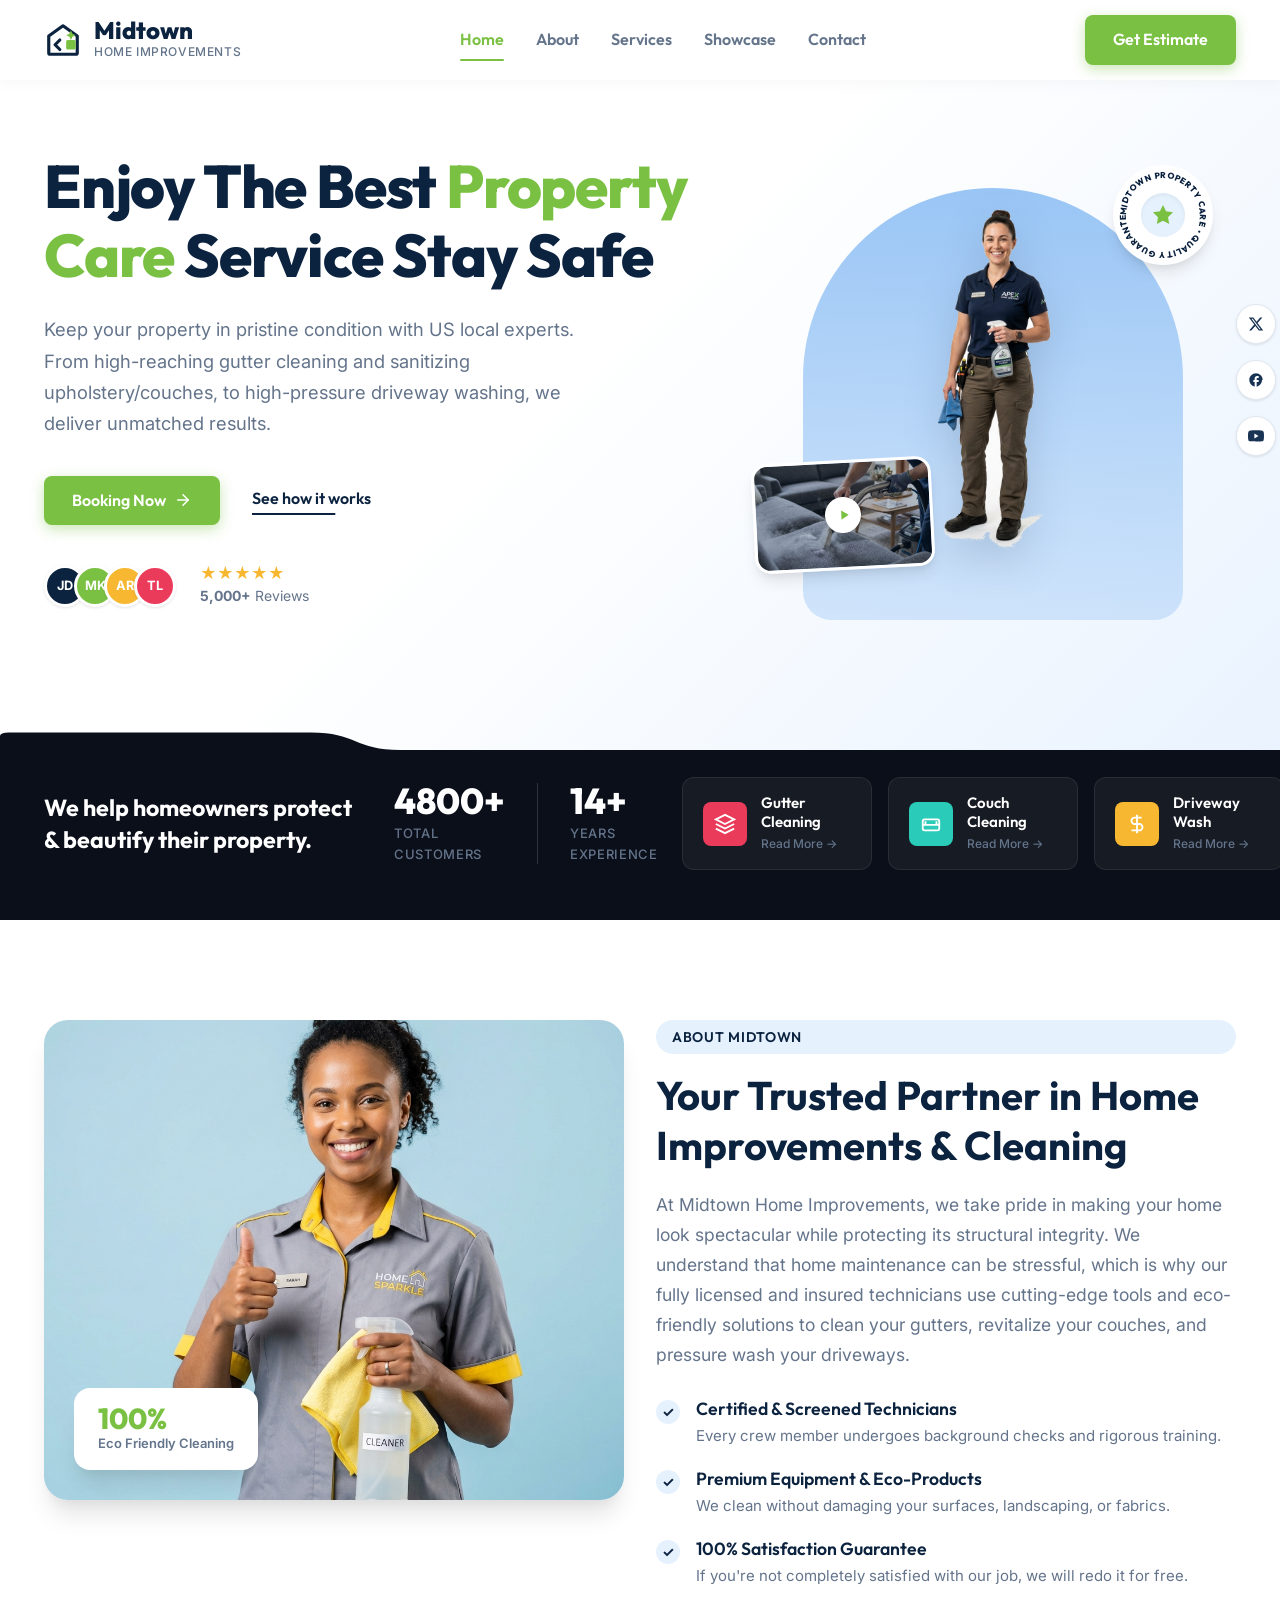
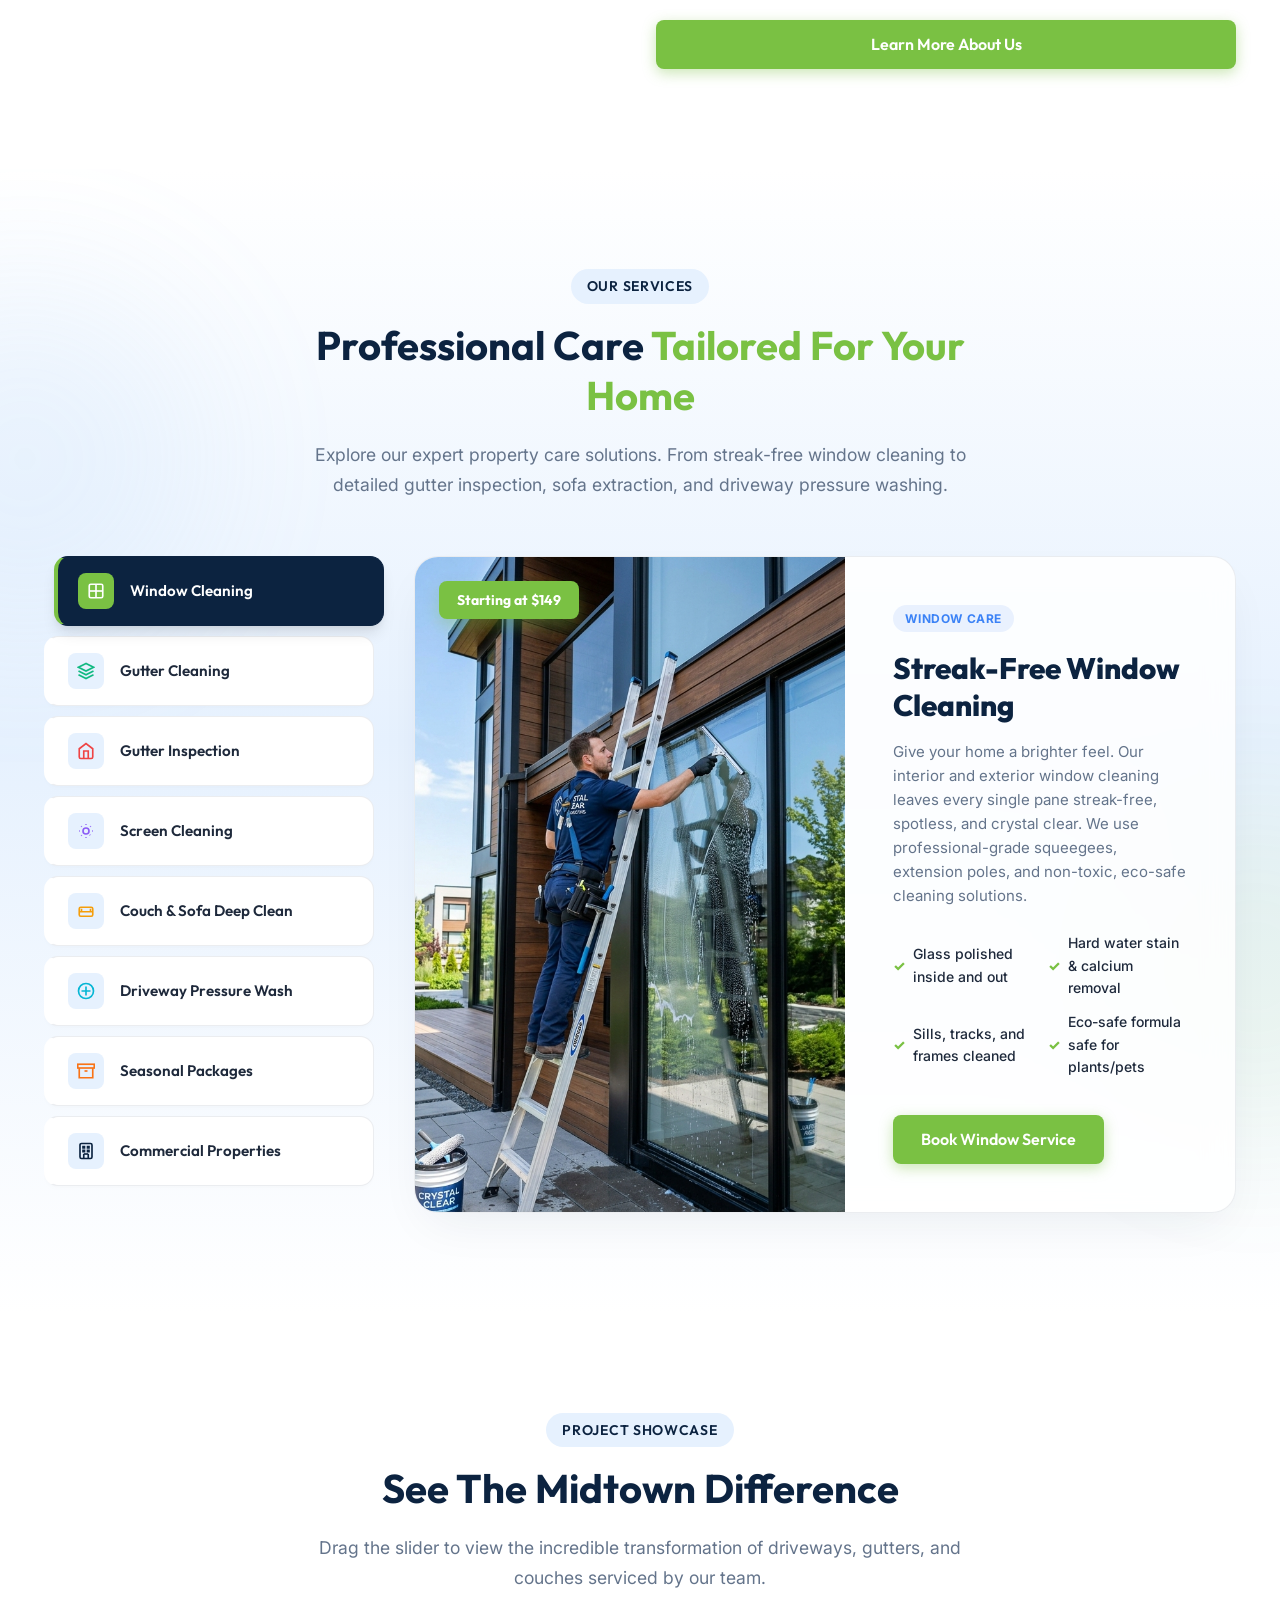
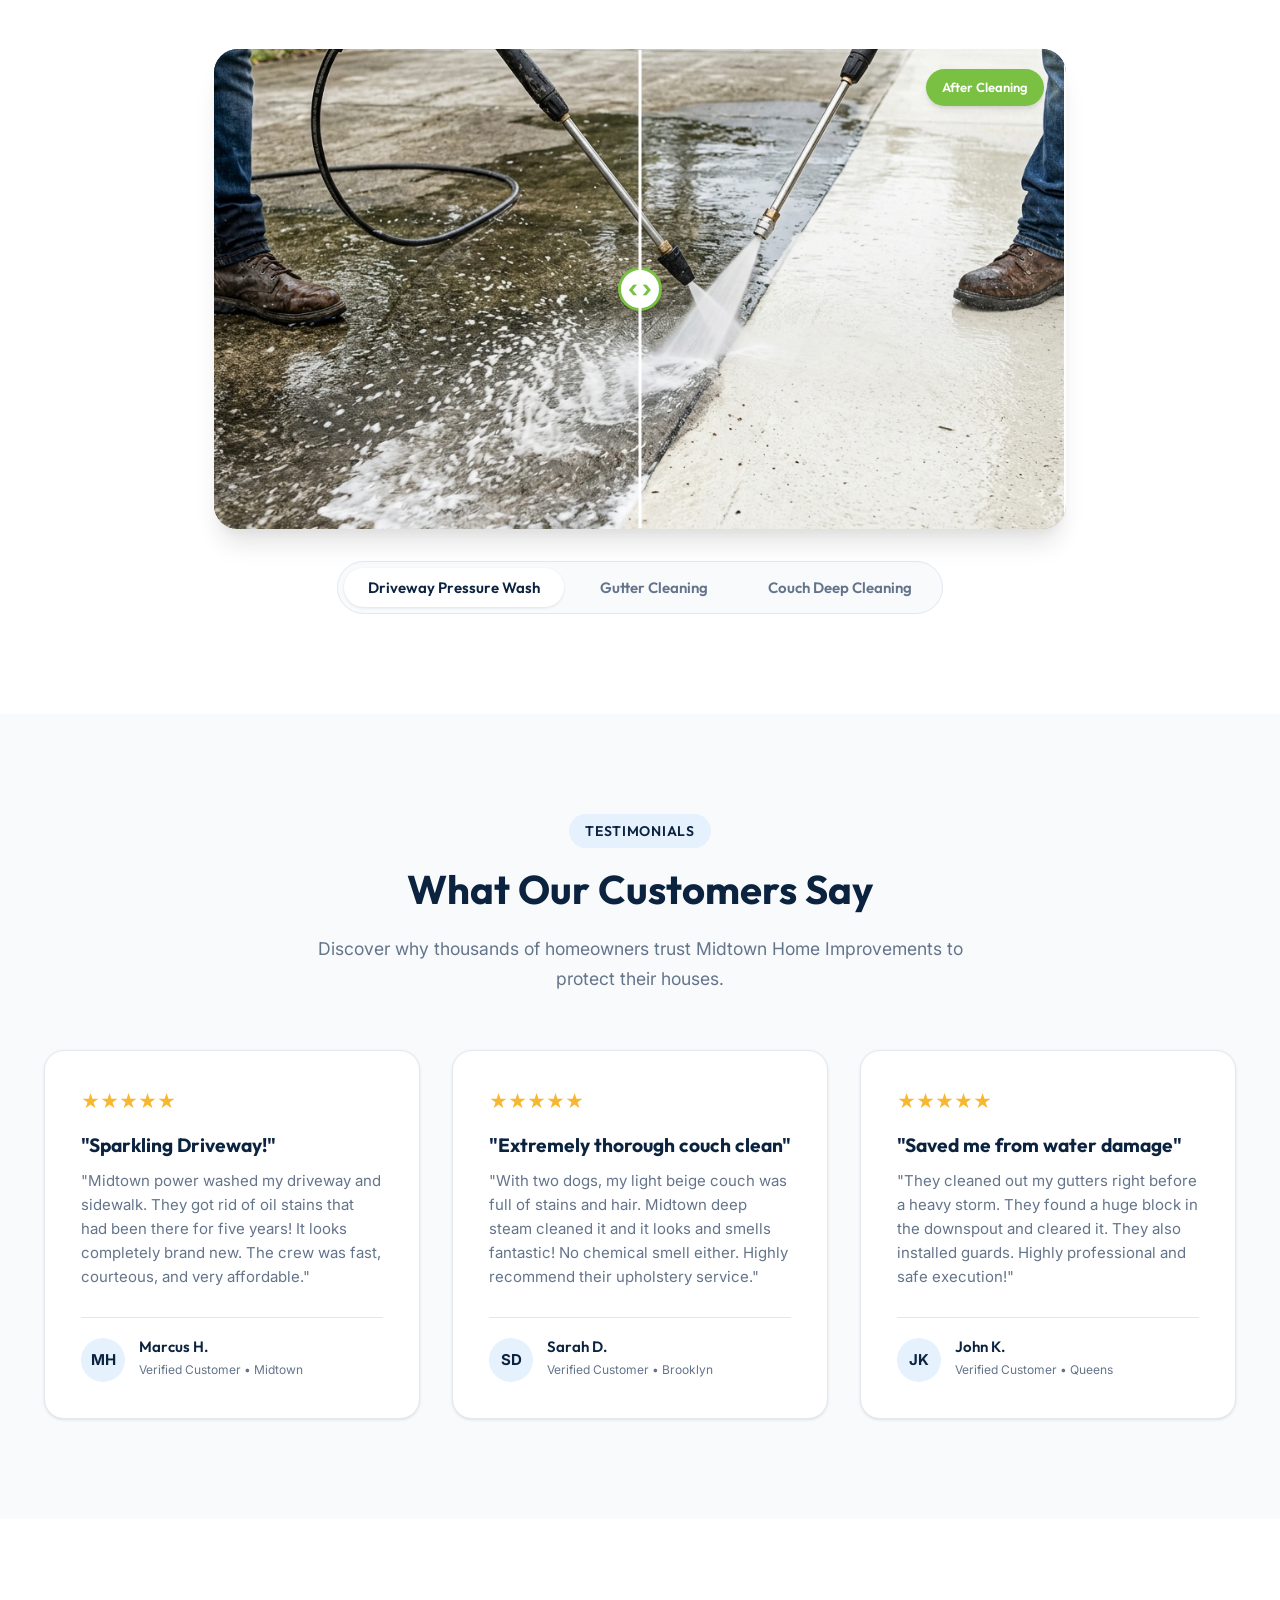
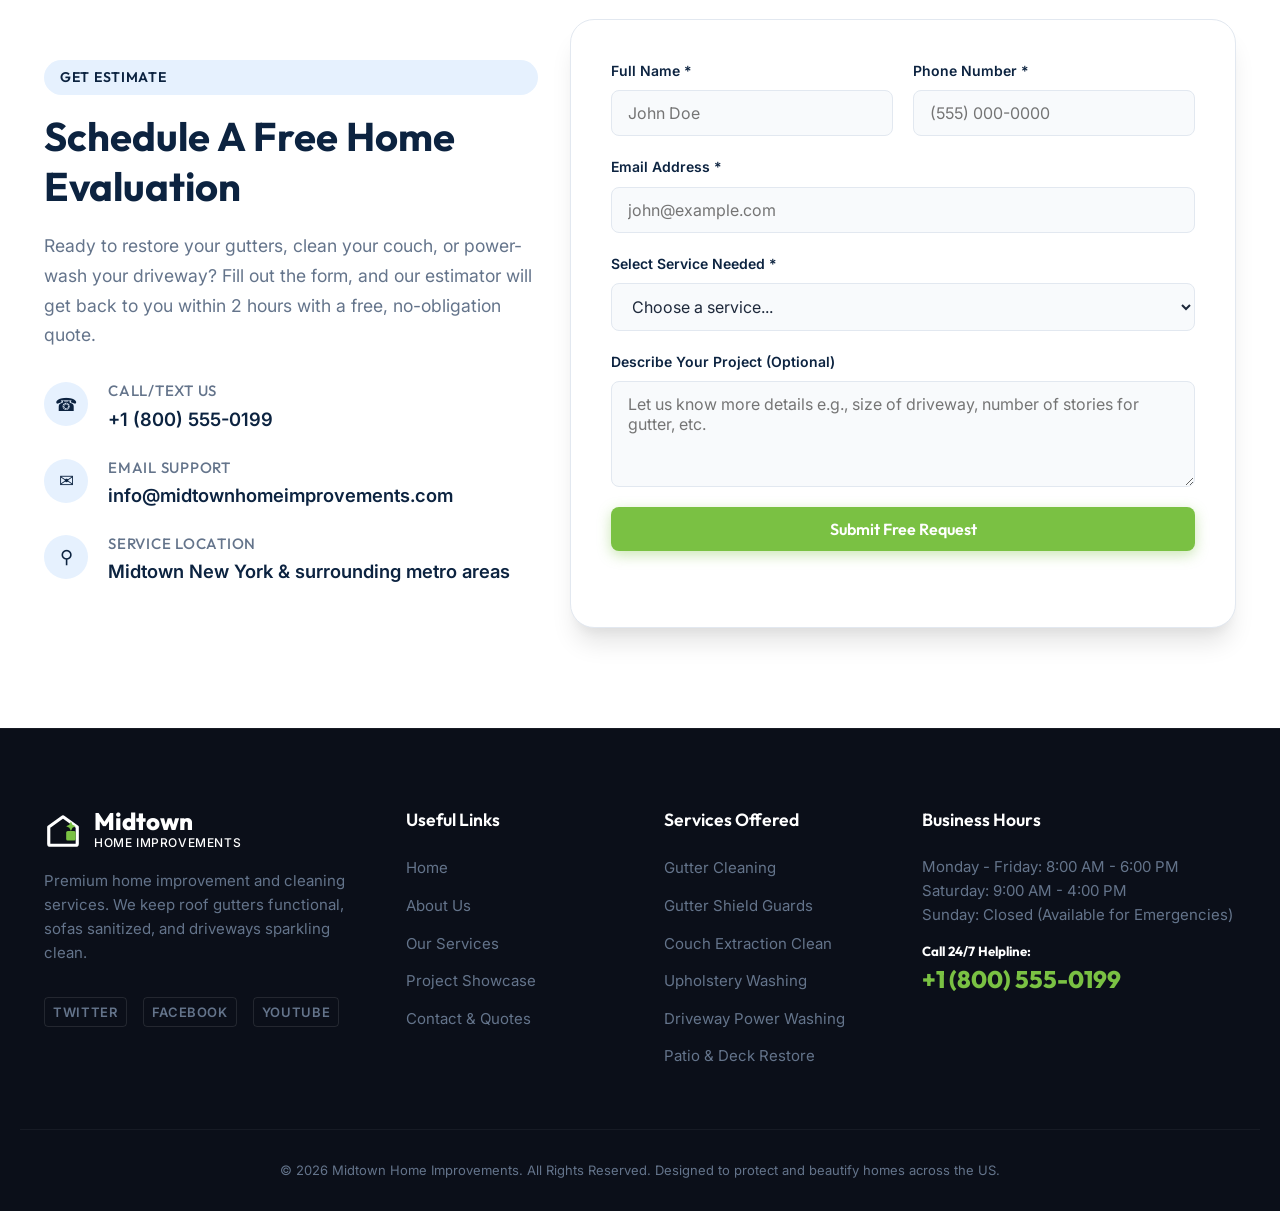
==== index.html @ 80fb7f95 "Initial commit: Premium responsive homepage for Midtown Home Improvements" ====
<!DOCTYPE html>
<html lang="en">
<head>
    <meta charset="UTF-8">
    <meta name="viewport" content="width=device-width, initial-scale=1.0">
    <title>Midtown Home Improvements | Gutter, Couch & Driveway Cleaning Services</title>
    
    <!-- SEO Meta Tags -->
    <meta name="description" content="Midtown Home Improvements provides premium property care services in the US. Specializing in professional gutter cleaning, couch & upholstery washing, driveway pressure washing, and general home improvements. Contact us for a free estimate today!">
    <meta name="keywords" content="gutter cleaning, couch cleaning, upholstery cleaning, driveway pressure washing, power washing, home improvements, property care, midtown home improvements">
    <meta name="robots" content="index, follow">
    <link rel="canonical" href="http://midtownhomeimprovements.com/">

    <!-- Open Graph / Facebook -->
    <meta property="og:type" content="website">
    <meta property="og:url" content="http://midtownhomeimprovements.com/">
    <meta property="og:title" content="Midtown Home Improvements | Gutter, Couch & Driveway Care">
    <meta property="og:description" content="Premium property care services. From roof gutters to living room couches and concrete driveways, we keep your home spotless, safe, and beautiful.">
    <meta property="og:image" content="assets/images/hero_technician.png">

    <!-- Twitter -->
    <meta property="twitter:card" content="summary_large_image">
    <meta property="twitter:url" content="http://midtownhomeimprovements.com/">
    <meta property="twitter:title" content="Midtown Home Improvements | Gutter, Couch & Driveway Care">
    <meta property="twitter:description" content="Premium property care services. From roof gutters to living room couches and concrete driveways, we keep your home spotless, safe, and beautiful.">
    <meta property="twitter:image" content="assets/images/hero_technician.png">

    <!-- Google Fonts -->
    <link rel="preconnect" href="https://fonts.googleapis.com">
    <link rel="preconnect" href="https://fonts.gstatic.com" crossorigin>
    <link href="https://fonts.googleapis.com/css2?family=Inter:wght@300;400;500;600;700&family=Outfit:wght@400;500;600;700;800&display=swap" rel="stylesheet">

    <!-- Stylesheets -->
    <link rel="stylesheet" href="style.css?v=2.4">

    <!-- JSON-LD Local Business Structured Data for SEO -->
    <script type="application/ld+json">
    {
      "@context": "https://schema.org",
      "@type": "HomeAndConstructionBusiness",
      "name": "Midtown Home Improvements",
      "image": "assets/images/hero_technician.png",
      "url": "http://midtownhomeimprovements.com/",
      "telephone": "+1-800-555-0199",
      "email": "info@midtownhomeimprovements.com",
      "priceRange": "$$",
      "address": {
        "@type": "PostalAddress",
        "streetAddress": "123 Main Street, Midtown",
        "addressLocality": "New York",
        "addressRegion": "NY",
        "postalCode": "10001",
        "addressCountry": "US"
      },
      "geo": {
        "@type": "GeoCoordinates",
        "latitude": 40.7128,
        "longitude": -74.0060
      },
      "openingHoursSpecification": {
        "@type": "OpeningHoursSpecification",
        "dayOfWeek": [
          "Monday",
          "Tuesday",
          "Wednesday",
          "Thursday",
          "Friday",
          "Saturday"
        ],
        "opens": "08:00",
        "closes": "18:00"
      },
      "sameAs": [
        "https://www.facebook.com/midtownhomeimprovements",
        "https://twitter.com/midtownhomeimp",
        "https://www.youtube.com/midtownhomeimprovements"
      ],
      "areaServed": ["New York", "Brooklyn", "Queens", "Manhattan", "Staten Island", "Bronx"],
      "hasOfferCatalog": {
        "@type": "OfferCatalog",
        "name": "Property Care Services",
        "itemListElement": [
          {
            "@type": "Offer",
            "itemOffered": {
              "@type": "Service",
              "name": "Window Cleaning"
            }
          },
          {
            "@type": "Offer",
            "itemOffered": {
              "@type": "Service",
              "name": "Gutter Cleaning"
            }
          },
          {
            "@type": "Offer",
            "itemOffered": {
              "@type": "Service",
              "name": "Gutter Inspection"
            }
          },
          {
            "@type": "Offer",
            "itemOffered": {
              "@type": "Service",
              "name": "Screen Cleaning"
            }
          },
          {
            "@type": "Offer",
            "itemOffered": {
              "@type": "Service",
              "name": "Couch & Upholstery Deep Cleaning"
            }
          },
          {
            "@type": "Offer",
            "itemOffered": {
              "@type": "Service",
              "name": "Driveway & Patio Pressure Washing"
            }
          },
          {
            "@type": "Offer",
            "itemOffered": {
              "@type": "Service",
              "name": "Seasonal Packages"
            }
          },
          {
            "@type": "Offer",
            "itemOffered": {
              "@type": "Service",
              "name": "Commercial Cleaning Properties"
            }
          }
        ]
      }
    }
    </script>
</head>
<body>

    <!-- Header Navigation -->
    <header class="header">
        <div class="container header-container">
            <a href="#" class="logo-wrapper" id="home-logo">
                <!-- SVG Logo: House + Sparkle -->
                <svg class="logo-icon" viewBox="0 0 24 24" fill="none" xmlns="http://www.w3.org/2000/svg">
                    <path d="M3 9.5L12 3L21 9.5V20C21 20.5523 20.5523 21 20 21H4C3.44772 21 3 20.5523 3 20V9.5Z" stroke="currentColor" stroke-width="2" stroke-linejoin="round"/>
                    <path d="M19 13H15V17H19V13Z" stroke="#7ac143" stroke-width="2" stroke-linejoin="round" fill="#7ac143"/>
                    <path d="M10 12L7 15L10 18" stroke="currentColor" stroke-width="2" stroke-linecap="round" stroke-linejoin="round"/>
                    <path d="M17 6L18 8L20 9L18 10L17 12L16 10L14 9L16 8L17 6Z" fill="#7ac143"/>
                </svg>
                <div class="logo-text">
                    <span class="logo-title">Midtown</span>
                    <span class="logo-subtitle">Home Improvements</span>
                </div>
            </a>

            <nav class="nav-menu">
                <a href="#home" class="nav-link active">Home</a>
                <a href="#about" class="nav-link">About</a>
                <a href="#services" class="nav-link">Services</a>
                <a href="#before-after" class="nav-link">Showcase</a>
                <a href="#contact" class="nav-link">Contact</a>
            </nav>

            <div class="header-actions">
                <a href="tel:+18005550199" class="phone-call-header-mobile" aria-label="Call Us Now">
                    <svg viewBox="0 0 24 24" fill="none" stroke="currentColor" stroke-width="2" stroke-linecap="round" stroke-linejoin="round">
                        <path d="M22 16.92v3a2 2 0 0 1-2.18 2 19.79 19.79 0 0 1-8.63-3.07 19.5 19.5 0 0 1-6-6 19.79 19.79 0 0 1-3.07-8.67A2 2 0 0 1 4.11 2h3a2 2 0 0 1 2 1.72 12.84 12.84 0 0 0 .7 2.81 2 2 0 0 1-.45 2.11L8.09 9.91a16 16 0 0 0 6 6l1.27-1.27a2 2 0 0 1 2.11-.45 12.84 12.84 0 0 0 2.81.7A2 2 0 0 1 22 16.92z"></path>
                    </svg>
                </a>
                <a href="#contact" class="btn btn-primary nav-btn" id="nav-quote-btn">Get Estimate</a>
            </div>
            
            <button class="mobile-menu-toggle" aria-label="Toggle Navigation Menu">
                <span></span>
                <span></span>
                <span></span>
            </button>
        </div>
    </header>

    <main>
        <!-- Hero Section -->
        <section id="home" class="hero-section">
            <div class="container hero-grid">
                
                <!-- Left Content -->
                <div class="hero-left">
                    <!-- Main H1 Heading -->
                    <h1 class="hero-title">
                        Enjoy The Best <span class="highlight-green">Property Care</span> Service Stay Safe
                    </h1>

                    <!-- Hero Paragraph -->
                    <p class="hero-description">
                        Keep your property in pristine condition with US local experts. From high-reaching gutter cleaning and sanitizing upholstery/couches, to high-pressure driveway washing, we deliver unmatched results.
                    </p>

                    <!-- Hero CTA Buttons -->
                    <div class="hero-ctas">
                        <a href="#contact" class="btn btn-primary btn-arrow">
                            Booking Now 
                            <svg class="arrow-icon" viewBox="0 0 24 24" fill="none" stroke="currentColor" stroke-width="2" stroke-linecap="round" stroke-linejoin="round">
                                <line x1="5" y1="12" x2="19" y2="12"></line>
                                <polyline points="12 5 19 12 12 19"></polyline>
                            </svg>
                        </a>
                        <a href="#services" class="btn-text">See how it works</a>
                    </div>

                    <!-- Hero Reviews / Proof Stack -->
                    <div class="hero-reviews">
                        <div class="avatar-group">
                            <span class="avatar" style="background-color: #0c2340;">JD</span>
                            <span class="avatar" style="background-color: #7ac143;">MK</span>
                            <span class="avatar" style="background-color: #f7b731;">AR</span>
                            <span class="avatar" style="background-color: #eb3b5a;">TL</span>
                        </div>
                        <div class="review-text">
                            <div class="stars">★★★★★</div>
                            <span class="review-count"><strong>5,000+</strong> Reviews</span>
                        </div>
                    </div>
                </div>

                <!-- Right Graphic Column -->
                <div class="hero-right">
                    <div class="arch-container">
                        <!-- Blue Arched Background Box -->
                        <div class="arch-backdrop"></div>
                        <!-- Cutout Technician Image -->
                        <img src="assets/images/hero_technician.png" alt="Midtown Home Improvements Professional Technician" class="technician-img">
                        
                        <!-- Rotating Stamp / Seal Badge -->
                        <div class="badge-stamp">
                            <svg viewBox="0 0 100 100" class="badge-text-svg">
                                <path id="curvePath" d="M 50,50 m -37,0 a 37,37 0 1,1 74,0 a 37,37 0 1,1 -74,0" fill="none" />
                                <text class="stamp-text">
                                    <textPath href="#curvePath">MIDTOWN PROPERTY CARE • QUALITY GUARANTEED • </textPath>
                                </text>
                            </svg>
                            <div class="badge-inner-icon">
                                <svg viewBox="0 0 24 24" fill="#7ac143" width="24" height="24">
                                    <path d="M12 2L15.09 8.26L22 9.27L17 14.14L18.18 21.02L12 17.77L5.82 21.02L7 14.14L2 9.27L8.91 8.26L12 2Z" />
                                </svg>
                            </div>
                        </div>
                    </div>

                    <!-- Floating Video Card inside Hero Right -->
                    <div class="video-preview-card">
                        <img src="assets/images/couch_cleaning_video.png" alt="Midtown Couch Steam Cleaning Video" class="video-thumbnail">
                        <div class="play-btn-wrapper">
                            <button class="play-btn" aria-label="Watch how we clean couches and gutters">
                                <svg viewBox="0 0 24 24" fill="currentColor">
                                    <path d="M8 5v14l11-7z"/>
                                </svg>
                            </button>
                        </div>
                    </div>

                    <!-- Right Sidebar Social Media Icons -->
                    <div class="hero-socials">
                        <a href="https://twitter.com/midtownhomeimp" target="_blank" aria-label="Follow us on Twitter" class="social-circle">
                            <svg viewBox="0 0 24 24" fill="currentColor">
                                <path d="M18.244 2.25h3.308l-7.227 8.26 8.502 11.24H16.17l-5.214-6.817L4.99 21.75H1.68l7.73-8.835L1.254 2.25H8.08l4.713 6.231zm-1.161 17.52h1.833L7.084 4.126H5.117z"/>
                            </svg>
                        </a>
                        <a href="https://facebook.com/midtownhomeimprovements" target="_blank" aria-label="Like us on Facebook" class="social-circle">
                            <svg viewBox="0 0 24 24" fill="currentColor">
                                <path d="M22 12c0-5.52-4.48-10-10-10S2 6.48 2 12c0 4.84 3.44 8.87 8 9.8V15H8v-3h2V9.5C10 7.57 11.57 6 13.5 6H16v3h-2c-.55 0-1 .45-1 1v2h3v3h-3v6.95c4.56-.93 8-4.96 8-9.8z"/>
                            </svg>
                        </a>
                        <a href="https://youtube.com/midtownhomeimprovements" target="_blank" aria-label="Watch our Youtube videos" class="social-circle">
                            <svg viewBox="0 0 24 24" fill="currentColor">
                                <path d="M23.498 6.163a3.003 3.003 0 0 0-2.11-2.11C19.517 3.545 12 3.545 12 3.545s-7.517 0-9.388.507a3.003 3.003 0 0 0-2.11 2.11C0 8.033 0 12 0 12s0 3.967.502 5.837a3.003 3.003 0 0 0 2.11 2.11c1.871.507 9.388.507 9.388.507s7.517 0 9.388-.507a3.003 3.003 0 0 0 2.11-2.11C24 15.967 24 12 24 12s0-3.967-.502-5.837zM9.545 15.568V8.432L15.818 12l-6.273 3.568z"/>
                            </svg>
                        </a>
                    </div>
                </div>
            </div>

            <!-- Overlapping Curve Stats Bottom Bar -->
            <div class="stats-bottom-bar">
                <!-- SVG Curved Notch Shape Mask -->
                <div class="notch-svg-wrapper">
                    <svg viewBox="0 0 1440 120" preserveAspectRatio="none" class="notch-svg" fill="#0b0f19">
                        <path d="M0,1000 L0,40 Q0,30 10,30 L350,30 C400,30 400,80 450,80 L1440,80 L1440,1000 Z"></path>
                    </svg>
                </div>
                
                <div class="container stats-content-grid">
                    <!-- Left: Tagline/Intro (Taller Section Content) -->
                    <div class="stats-tagline">
                        <p>We help homeowners protect & beautify their property.</p>
                    </div>

                    <!-- Center/Right: Metrics & Services List -->
                    <div class="stats-right-wrapper">
                        <!-- Metrics Group -->
                        <div class="metrics-row">
                            <div class="metric-item">
                                <span class="metric-number" id="customer-count">4800+</span>
                                <span class="metric-label">Total Customers</span>
                            </div>
                            <div class="metric-item border-left">
                                <span class="metric-number" id="experience-count">15+</span>
                                <span class="metric-label">Years Experience</span>
                            </div>
                        </div>

                        <!-- 3 Service Quick Cards -->
                        <div class="quick-services-row">
                            <!-- Card 1 -->
                            <div class="quick-card">
                                <div class="quick-card-icon-wrapper red-bg">
                                    <!-- Gutter SVG Icon -->
                                    <svg viewBox="0 0 24 24" fill="none" stroke="currentColor" stroke-width="2">
                                        <path d="M12 2L2 7l10 5 10-5-10-5zM2 17l10 5 10-5M2 12l10 5 10-5" />
                                    </svg>
                                </div>
                                <div class="quick-card-info">
                                    <h3 class="quick-card-title">Gutter Cleaning</h3>
                                    <a href="#services" class="quick-card-link">Read More <span>&rarr;</span></a>
                                </div>
                            </div>
                            <!-- Card 2 -->
                            <div class="quick-card">
                                <div class="quick-card-icon-wrapper teal-bg">
                                    <!-- Couch/Sofa SVG Icon -->
                                    <svg viewBox="0 0 24 24" fill="none" stroke="currentColor" stroke-width="2">
                                        <path d="M3 9a2 2 0 0 1 2-2h14a2 2 0 0 1 2 2v8a2 2 0 0 1-2 2H5a2 2 0 0 1-2-2V9Z" />
                                        <path d="M3 13h18M6 13V9M18 13V9" />
                                    </svg>
                                </div>
                                <div class="quick-card-info">
                                    <h3 class="quick-card-title">Couch Cleaning</h3>
                                    <a href="#services" class="quick-card-link">Read More <span>&rarr;</span></a>
                                </div>
                            </div>
                            <!-- Card 3 -->
                            <div class="quick-card">
                                <div class="quick-card-icon-wrapper yellow-bg">
                                    <!-- Driveway Pressure Washing SVG Icon -->
                                    <svg viewBox="0 0 24 24" fill="none" stroke="currentColor" stroke-width="2">
                                        <path d="M12 2v20M17 5H9.5a3.5 3.5 0 0 0 0 7h5a3.5 3.5 0 0 1 0 7H6" />
                                    </svg>
                                </div>
                                <div class="quick-card-info">
                                    <h3 class="quick-card-title">Driveway Wash</h3>
                                    <a href="#services" class="quick-card-link">Read More <span>&rarr;</span></a>
                                </div>
                            </div>
                        </div>
                    </div>
                </div>
            </div>
        </section>

        <!-- About Section -->
        <section id="about" class="about-section py-large">
            <div class="container grid grid-2">
                <div class="about-image-wrapper">
                    <!-- High quality image with curved corners -->
                    <div class="about-image-card">
                        <img src="assets/images/about_technician.png" alt="Midtown Home Improvement crew working" class="about-img">
                        <div class="floating-about-badge">
                            <span class="badge-num">100%</span>
                            <span class="badge-lbl">Eco Friendly Cleaning</span>
                        </div>
                    </div>
                </div>
                <div class="about-content">
                    <span class="section-tag">About Midtown</span>
                    <h2 class="section-title">Your Trusted Partner in Home Improvements & Cleaning</h2>
                    <p class="section-description">
                        At Midtown Home Improvements, we take pride in making your home look spectacular while protecting its structural integrity. We understand that home maintenance can be stressful, which is why our fully licensed and insured technicians use cutting-edge tools and eco-friendly solutions to clean your gutters, revitalize your couches, and pressure wash your driveways.
                    </p>
                    <div class="features-list">
                        <div class="feature-item">
                            <div class="feature-icon">✓</div>
                            <div>
                                <h4>Certified & Screened Technicians</h4>
                                <p>Every crew member undergoes background checks and rigorous training.</p>
                            </div>
                        </div>
                        <div class="feature-item">
                            <div class="feature-icon">✓</div>
                            <div>
                                <h4>Premium Equipment & Eco-Products</h4>
                                <p>We clean without damaging your surfaces, landscaping, or fabrics.</p>
                            </div>
                        </div>
                        <div class="feature-item">
                            <div class="feature-icon">✓</div>
                            <div>
                                <h4>100% Satisfaction Guarantee</h4>
                                <p>If you're not completely satisfied with our job, we will redo it for free.</p>
                            </div>
                        </div>
                    </div>
                    <a href="#contact" class="btn btn-primary mt-medium">Learn More About Us</a>
                </div>
            </div>
        </section>

        <!-- Services Grid Section -->
        <section id="services" class="services-section py-large">
            <!-- Decorative background elements matching the hero's blue arch theme -->
            <div class="services-decor-blur blur-left"></div>
            <div class="services-decor-blur blur-right"></div>
            
            <div class="container text-center max-w-700">
                <span class="section-tag">Our Services</span>
                <h2 class="section-title">Professional Care <span class="highlight-green">Tailored For Your Home</span></h2>
                <p class="section-description">
                    Explore our expert property care solutions. From streak-free window cleaning to detailed gutter inspection, sofa extraction, and driveway pressure washing.
                </p>
            </div>
            <div class="container services-showcase-container mt-large">
                <!-- Left Side: Interactive Services Menu -->
                <div class="services-showcase-sidebar">
                    <button class="showcase-menu-item active" data-target="sc-window">
                        <div class="menu-icon-wrapper blue-glow">
                            <svg viewBox="0 0 24 24" fill="none" stroke="currentColor" stroke-width="2">
                                <rect x="3" y="3" width="18" height="18" rx="2"></rect>
                                <line x1="12" y1="3" x2="12" y2="21"></line>
                                <line x1="3" y1="12" x2="21" y2="12"></line>
                            </svg>
                        </div>
                        <span class="menu-item-title">Window Cleaning</span>
                    </button>
                    
                    <button class="showcase-menu-item" data-target="sc-gutter">
                        <div class="menu-icon-wrapper green-glow">
                            <svg viewBox="0 0 24 24" fill="none" stroke="currentColor" stroke-width="2">
                                <path d="M12 2L2 7l10 5 10-5-10-5z"></path>
                                <path d="M2 17l10 5 10-5M2 12l10 5 10-5"></path>
                            </svg>
                        </div>
                        <span class="menu-item-title">Gutter Cleaning</span>
                    </button>
                    
                    <button class="showcase-menu-item" data-target="sc-inspection">
                        <div class="menu-icon-wrapper red-glow">
                            <svg viewBox="0 0 24 24" fill="none" stroke="currentColor" stroke-width="2">
                                <path d="M3 9l9-7 9 7v11a2 2 0 0 1-2 2H5a2 2 0 0 1-2-2z"></path>
                                <polyline points="9 22 9 12 15 12 15 22"></polyline>
                            </svg>
                        </div>
                        <span class="menu-item-title">Gutter Inspection</span>
                    </button>
                    
                    <button class="showcase-menu-item" data-target="sc-screen">
                        <div class="menu-icon-wrapper purple-glow">
                            <svg viewBox="0 0 24 24" fill="none" stroke="currentColor" stroke-width="2">
                                <path d="M12 3v1m0 16v1m9-9h-1M4 12H3m15.364-6.364l-.707.707M6.343 17.657l-.707.707m0-12.728l.707.707m10.607 10.607l.707.707M12 8a4 4 0 1 0 0 8 4 4 0 0 0 0-8z"></path>
                            </svg>
                        </div>
                        <span class="menu-item-title">Screen Cleaning</span>
                    </button>
                    
                    <button class="showcase-menu-item" data-target="sc-couch">
                        <div class="menu-icon-wrapper yellow-glow">
                            <svg viewBox="0 0 24 24" fill="none" stroke="currentColor" stroke-width="2">
                                <path d="M3 9a2 2 0 0 1 2-2h14a2 2 0 0 1 2 2v8a2 2 0 0 1-2 2H5a2 2 0 0 1-2-2V9Z"></path>
                                <path d="M3 13h18M6 13V9M18 13V9"></path>
                            </svg>
                        </div>
                        <span class="menu-item-title">Couch & Sofa Deep Clean</span>
                    </button>
                    
                    <button class="showcase-menu-item" data-target="sc-driveway">
                        <div class="menu-icon-wrapper cyan-glow">
                            <svg viewBox="0 0 24 24" fill="none" stroke="currentColor" stroke-width="2">
                                <path d="M12 22c5.523 0 10-4.477 10-10S17.523 2 12 2 2 6.477 2 12s4.477 10 10 10z"></path>
                                <path d="M12 6v12M6 12h12"></path>
                            </svg>
                        </div>
                        <span class="menu-item-title">Driveway Pressure Wash</span>
                    </button>
                    
                    <button class="showcase-menu-item" data-target="sc-seasonal">
                        <div class="menu-icon-wrapper orange-glow">
                            <svg viewBox="0 0 24 24" fill="none" stroke="currentColor" stroke-width="2">
                                <polyline points="21 8 21 21 3 21 3 8"></polyline>
                                <rect x="1" y="3" width="22" height="5"></rect>
                                <line x1="10" y1="12" x2="14" y2="12"></line>
                            </svg>
                        </div>
                        <span class="menu-item-title">Seasonal Packages</span>
                    </button>
                    
                    <button class="showcase-menu-item" data-target="sc-commercial">
                        <div class="menu-icon-wrapper navy-glow">
                            <svg viewBox="0 0 24 24" fill="none" stroke="currentColor" stroke-width="2">
                                <rect x="4" y="2" width="16" height="20" rx="2" ry="2"></rect>
                                <line x1="9" y1="22" x2="9" y2="16"></line>
                                <line x1="15" y1="22" x2="15" y2="16"></line>
                                <line x1="9" y1="16" x2="15" y2="16"></line>
                                <path d="M8 6h2v2H8V6zm6 0h2v2h-2V6zm-6 5h2v2H8v-2zm6 0h2v2h-2v-2z"></path>
                            </svg>
                        </div>
                        <span class="menu-item-title">Commercial Properties</span>
                    </button>
                </div>

                <!-- Right Side: Dynamic Content Display Panel -->
                <div class="services-showcase-panel">
                    <!-- Service 1: Window Cleaning -->
                    <div class="showcase-panel-card active" id="sc-window">
                        <div class="showcase-panel-image">
                            <img src="assets/images/window_cleaning.png" alt="Streak-free Window Cleaning Service">
                            <div class="showcase-panel-price-badge">Starting at $149</div>
                        </div>
                        <div class="showcase-panel-info">
                            <span class="info-tag blue-tag">Window Care</span>
                            <h3 class="info-title">Streak-Free Window Cleaning</h3>
                            <p class="info-description">
                                Give your home a brighter feel. Our interior and exterior window cleaning leaves every single pane streak-free, spotless, and crystal clear. We use professional-grade squeegees, extension poles, and non-toxic, eco-safe cleaning solutions.
                            </p>
                            <ul class="info-checklist">
                                <li><span>✓</span> Glass polished inside and out</li>
                                <li><span>✓</span> Hard water stain & calcium removal</li>
                                <li><span>✓</span> Sills, tracks, and frames cleaned</li>
                                <li><span>✓</span> Eco-safe formula safe for plants/pets</li>
                            </ul>
                            <div class="info-actions">
                                <a href="#contact" class="btn btn-primary">Book Window Service</a>
                            </div>
                        </div>
                    </div>

                    <!-- Service 2: Gutter Cleaning -->
                    <div class="showcase-panel-card" id="sc-gutter">
                        <div class="showcase-panel-image">
                            <img src="assets/images/gutter_cleaning.png" alt="Debris Gutter Cleaning Service">
                            <div class="showcase-panel-price-badge">Starting at $99</div>
                        </div>
                        <div class="showcase-panel-info">
                            <span class="info-tag green-tag">Gutter Care</span>
                            <h3 class="info-title">Premium Gutter Cleaning</h3>
                            <p class="info-description">
                                Clogged gutters cause real foundation and water damage. We completely clear out leaves, wet debris, silt, and nesting materials to keep water flowing away from your home where it belongs.
                            </p>
                            <ul class="info-checklist">
                                <li><span>✓</span> Full debris & leaf extraction</li>
                                <li><span>✓</span> Downspout clearing & flush testing</li>
                                <li><span>✓</span> Minor bracket adjustments included</li>
                                <li><span>✓</span> Clog-free service guarantee</li>
                            </ul>
                            <div class="info-actions">
                                <a href="#contact" class="btn btn-primary">Book Gutter Service</a>
                            </div>
                        </div>
                    </div>

                    <!-- Service 3: Gutter Inspection -->
                    <div class="showcase-panel-card" id="sc-inspection">
                        <div class="showcase-panel-image">
                            <img src="assets/images/gutter_inspection.png" alt="Sleek Gutter Inspection Check">
                            <div class="showcase-panel-price-badge">Free with Clean</div>
                        </div>
                        <div class="showcase-panel-info">
                            <span class="info-tag red-tag">Maintenance</span>
                            <h3 class="info-title">Thorough Gutter Inspection</h3>
                            <p class="info-description">
                                Prevention saves money. After cleaning, we thoroughly inspect your gutters for leaks, sagging joints, rusted brackets, or roof-line spacing. We let you know exactly if anything needs attention — no surprises, no upsells.
                            </p>
                            <ul class="info-checklist">
                                <li><span>✓</span> Slope & gradient flow checks</li>
                                <li><span>✓</span> Leak & seam joint evaluations</li>
                                <li><span>✓</span> Structural fascia board checks</li>
                                <li><span>✓</span> Free itemized health report</li>
                            </ul>
                            <div class="info-actions">
                                <a href="#contact" class="btn btn-primary">Request Inspection</a>
                            </div>
                        </div>
                    </div>

                    <!-- Service 4: Screen Cleaning -->
                    <div class="showcase-panel-card" id="sc-screen">
                        <div class="showcase-panel-image">
                            <img src="assets/images/screen_cleaning.png" alt="Window Screen Deep Washing">
                            <div class="showcase-panel-price-badge">Only $5 / Screen</div>
                        </div>
                        <div class="showcase-panel-info">
                            <span class="info-tag purple-tag">Window Care</span>
                            <h3 class="info-title">Deep Screen Cleaning</h3>
                            <p class="info-description">
                                Dirty screens block light, trap dust, and ruin views. We remove your window screens, deep wash them to extract pollen and soil, wipe the screen tracks, and safely reinstall them.
                            </p>
                            <ul class="info-checklist">
                                <li><span>✓</span> Screen frames dusted & wiped</li>
                                <li><span>✓</span> High-volume screen mesh washing</li>
                                <li><span>✓</span> Dust and pollen extraction</li>
                                <li><span>✓</span> Safe removal & reinstallation</li>
                            </ul>
                            <div class="info-actions">
                                <a href="#contact" class="btn btn-primary">Book Screen Clean</a>
                            </div>
                        </div>
                    </div>

                    <!-- Service 5: Couch Deep Cleaning -->
                    <div class="showcase-panel-card" id="sc-couch">
                        <div class="showcase-panel-image">
                            <img src="assets/images/couch_cleaning_video.png" alt="Upholstery Couch Deep Steam Washing">
                            <div class="showcase-panel-price-badge">Starting at $79</div>
                        </div>
                        <div class="showcase-panel-info">
                            <span class="info-tag yellow-tag">Upholstery</span>
                            <h3 class="info-title">Couch & Sofa Deep Extraction</h3>
                            <p class="info-description">
                                Bring your couch back to life! Our professional steam-extraction extraction system removes pet hair, dander, embedded dirt, oils, and odors from fabrics like velvet, linen, synthetics, and leather.
                            </p>
                            <ul class="info-checklist">
                                <li><span>✓</span> Multi-stage steam sanitization</li>
                                <li><span>✓</span> Eco-friendly stain pre-treatments</li>
                                <li><span>✓</span> Pet urine & odor neutralization</li>
                                <li><span>✓</span> Safe for sensitive upholstery</li>
                            </ul>
                            <div class="info-actions">
                                <a href="#contact" class="btn btn-primary">Book Upholstery Clean</a>
                            </div>
                        </div>
                    </div>

                    <!-- Service 6: Driveway Pressure Wash -->
                    <div class="showcase-panel-card" id="sc-driveway">
                        <div class="showcase-panel-image">
                            <img src="assets/images/driveway_washing.png" alt="High Pressure Concrete Driveway Cleaning">
                            <div class="showcase-panel-price-badge">Starting at $120</div>
                        </div>
                        <div class="showcase-panel-info">
                            <span class="info-tag cyan-tag">Pressure Wash</span>
                            <h3 class="info-title">Driveway & Patio Pressure Washing</h3>
                            <p class="info-description">
                                Maximize your home's curb appeal. We strip away years of black mold, slippery moss, weeds, and heavy motor oil stains from driveways, sidewalks, and pool patios using hot-water surface cleaners.
                            </p>
                            <ul class="info-checklist">
                                <li><span>✓</span> Professional surface cleaner runs</li>
                                <li><span>✓</span> Algae & mildew chemical treatment</li>
                                <li><span>✓</span> Eco-friendly run-off soap wash</li>
                                <li><span>✓</span> Concrete pore sealing options</li>
                            </ul>
                            <div class="info-actions">
                                <a href="#contact" class="btn btn-primary">Book Pressure Wash</a>
                            </div>
                        </div>
                    </div>

                    <!-- Service 7: Seasonal Packages -->
                    <div class="showcase-panel-card" id="sc-seasonal">
                        <div class="showcase-panel-image">
                            <img src="assets/images/seasonal_packages.png" alt="Seasonal Home Improvement Bundle Packages">
                            <div class="showcase-panel-price-badge">Save 15% on Bundles</div>
                        </div>
                        <div class="showcase-panel-info">
                            <span class="info-tag orange-tag">Bundle Pack</span>
                            <h3 class="info-title">Seasonal Maintenance Bundles</h3>
                            <p class="info-description">
                                Keep your property protected year-round. Our seasonal packages bundle window washing, screen washing, and gutter cleaning into a single visit at a highly discounted rate.
                            </p>
                            <ul class="info-checklist">
                                <li><span>✓</span> Spring cleanup & flow checking</li>
                                <li><span>✓</span> Fall leaf clearing & window polish</li>
                                <li><span>✓</span> Combined single-visit discount</li>
                                <li><span>✓</span> Preferred scheduling guarantee</li>
                            </ul>
                            <div class="info-actions">
                                <a href="#contact" class="btn btn-primary">Book Package Deal</a>
                            </div>
                        </div>
                    </div>

                    <!-- Service 8: Commercial Properties -->
                    <div class="showcase-panel-card" id="sc-commercial">
                        <div class="showcase-panel-image">
                            <img src="assets/images/commercial_properties.png" alt="Commercial Property Exterior Washing">
                            <div class="showcase-panel-price-badge">Custom Estimates</div>
                        </div>
                        <div class="showcase-panel-info">
                            <span class="info-tag navy-tag">Commercial</span>
                            <h3 class="info-title">Commercial Exterior Maintenance</h3>
                            <p class="info-description">
                                Keep your storefront or office building looking its best. We provide scheduled, off-hours pressure washing, window washing, and gutter cleaning for commercial properties and multi-unit buildings.
                            </p>
                            <ul class="info-checklist">
                                <li><span>✓</span> Storefront window squeegee shine</li>
                                <li><span>✓</span> Sidewalk gum & oil stain washing</li>
                                <li><span>✓</span> Flexible scheduling (early morning/night)</li>
                                <li><span>✓</span> Fully licensed, bonded & insured crew</li>
                            </ul>
                            <div class="info-actions">
                                <a href="#contact" class="btn btn-primary">Request Custom Quote</a>
                            </div>
                        </div>
                    </div>
                </div>
            </div>
        </section>

        <!-- Before & After Comparison Showcase -->
        <section id="before-after" class="before-after-section py-large">
            <div class="container text-center max-w-700">
                <span class="section-tag">Project Showcase</span>
                <h2 class="section-title">See The Midtown Difference</h2>
                <p class="section-description">
                    Drag the slider to view the incredible transformation of driveways, gutters, and couches serviced by our team.
                </p>
            </div>

            <div class="container comparison-wrapper mt-large">
                <!-- Comparison Container -->
                <div class="comparison-container" id="slider-container">
                    <div class="img img-before">
                        <img src="assets/images/driveway_washing.png" alt="Driveway Before cleaning">
                        <span class="label-badge badge-before">Before Cleaning</span>
                    </div>
                    <div class="img img-after" id="after-image-div">
                        <!-- We will use CSS clip-path or absolute width to control this -->
                        <img src="assets/images/driveway_washing.png" alt="Driveway After cleaning" class="after-img-scaled">
                        <span class="label-badge badge-after">After Cleaning</span>
                    </div>
                    <div class="slider-handle" id="slider-handle">
                        <div class="handle-line"></div>
                        <div class="handle-arrow-left">&lsaquo;</div>
                        <div class="handle-arrow-right">&rsaquo;</div>
                    </div>
                </div>

                <!-- Showcase Selectors -->
                <div class="showcase-selectors mt-medium">
                    <button class="selector-btn active" data-type="driveway">Driveway Pressure Wash</button>
                    <button class="selector-btn" data-type="gutter">Gutter Cleaning</button>
                    <button class="selector-btn" data-type="couch">Couch Deep Cleaning</button>
                </div>
            </div>
        </section>

        <!-- Client Testimonials -->
        <section class="testimonials-section py-large bg-light">
            <div class="container text-center max-w-700">
                <span class="section-tag">Testimonials</span>
                <h2 class="section-title">What Our Customers Say</h2>
                <p class="section-description">
                    Discover why thousands of homeowners trust Midtown Home Improvements to protect their houses.
                </p>
            </div>

            <div class="container testimonials-grid mt-large">
                <!-- Review 1 -->
                <div class="review-card">
                    <div class="stars">★★★★★</div>
                    <h4 class="review-heading">"Sparkling Driveway!"</h4>
                    <p class="review-body">
                        "Midtown power washed my driveway and sidewalk. They got rid of oil stains that had been there for five years! It looks completely brand new. The crew was fast, courteous, and very affordable."
                    </p>
                    <div class="reviewer-meta">
                        <div class="reviewer-avatar">MH</div>
                        <div>
                            <h5 class="reviewer-name">Marcus H.</h5>
                            <span class="reviewer-status">Verified Customer • Midtown</span>
                        </div>
                    </div>
                </div>

                <!-- Review 2 -->
                <div class="review-card">
                    <div class="stars">★★★★★</div>
                    <h4 class="review-heading">"Extremely thorough couch clean"</h4>
                    <p class="review-body">
                        "With two dogs, my light beige couch was full of stains and hair. Midtown deep steam cleaned it and it looks and smells fantastic! No chemical smell either. Highly recommend their upholstery service."
                    </p>
                    <div class="reviewer-meta">
                        <div class="reviewer-avatar">SD</div>
                        <div>
                            <h5 class="reviewer-name">Sarah D.</h5>
                            <span class="reviewer-status">Verified Customer • Brooklyn</span>
                        </div>
                    </div>
                </div>

                <!-- Review 3 -->
                <div class="review-card">
                    <div class="stars">★★★★★</div>
                    <h4 class="review-heading">"Saved me from water damage"</h4>
                    <p class="review-body">
                        "They cleaned out my gutters right before a heavy storm. They found a huge block in the downspout and cleared it. They also installed guards. Highly professional and safe execution!"
                    </p>
                    <div class="reviewer-meta">
                        <div class="reviewer-avatar">JK</div>
                        <div>
                            <h5 class="reviewer-name">John K.</h5>
                            <span class="reviewer-status">Verified Customer • Queens</span>
                        </div>
                    </div>
                </div>
            </div>
        </section>

        <!-- Contact Section / Lead Form -->
        <section id="contact" class="contact-section py-large">
            <div class="container grid grid-2">
                <div class="contact-info-column">
                    <span class="section-tag">Get Estimate</span>
                    <h2 class="section-title">Schedule A Free Home Evaluation</h2>
                    <p class="section-description">
                        Ready to restore your gutters, clean your couch, or power-wash your driveway? Fill out the form, and our estimator will get back to you within 2 hours with a free, no-obligation quote.
                    </p>
                    <div class="contact-details mt-medium">
                        <div class="detail-item">
                            <span class="detail-icon">☎</span>
                            <div>
                                <h5>Call/Text Us</h5>
                                <p><a href="tel:+18005550199">+1 (800) 555-0199</a></p>
                            </div>
                        </div>
                        <div class="detail-item">
                            <span class="detail-icon">✉</span>
                            <div>
                                <h5>Email Support</h5>
                                <p><a href="mailto:info@midtownhomeimprovements.com">info@midtownhomeimprovements.com</a></p>
                            </div>
                        </div>
                        <div class="detail-item">
                            <span class="detail-icon">⚲</span>
                            <div>
                                <h5>Service Location</h5>
                                <p>Midtown New York & surrounding metro areas</p>
                            </div>
                        </div>
                    </div>
                </div>

                <div class="contact-form-wrapper">
                    <form id="lead-form" class="lead-form">
                        <div class="form-row">
                            <div class="form-group">
                                <label for="form-name">Full Name *</label>
                                <input type="text" id="form-name" required placeholder="John Doe">
                            </div>
                            <div class="form-group">
                                <label for="form-phone">Phone Number *</label>
                                <input type="tel" id="form-phone" required placeholder="(555) 000-0000">
                            </div>
                        </div>
                        <div class="form-group">
                            <label for="form-email">Email Address *</label>
                            <input type="email" id="form-email" required placeholder="john@example.com">
                        </div>
                        <div class="form-group">
                            <label for="form-service">Select Service Needed *</label>
                            <select id="form-service" required>
                                <option value="" disabled selected>Choose a service...</option>
                                <option value="gutter">Gutter Cleaning & Guard Setup</option>
                                <option value="couch">Couch & Upholstery Deep Cleaning</option>
                                <option value="driveway">Driveway & Patio Pressure Washing</option>
                                <option value="multiple">Multiple Home Improvements</option>
                            </select>
                        </div>
                        <div class="form-group">
                            <label for="form-message">Describe Your Project (Optional)</label>
                            <textarea id="form-message" rows="4" placeholder="Let us know more details e.g., size of driveway, number of stories for gutter, etc."></textarea>
                        </div>
                        <button type="submit" class="btn btn-primary btn-full">Submit Free Request</button>
                        <div id="form-status" class="form-status mt-small text-center"></div>
                    </form>
                </div>
            </div>
        </section>
    </main>

    <!-- Footer -->
    <footer class="footer">
        <div class="container footer-grid">
            <div class="footer-brand">
                <a href="#" class="logo-wrapper text-white">
                    <svg class="logo-icon text-white" viewBox="0 0 24 24" fill="none" xmlns="http://www.w3.org/2000/svg">
                        <path d="M3 9.5L12 3L21 9.5V20C21 20.5523 20.5523 21 20 21H4C3.44772 21 3 20.5523 3 20V9.5Z" stroke="currentColor" stroke-width="2" stroke-linejoin="round"/>
                        <path d="M19 13H15V17H19V13Z" stroke="#7ac143" stroke-width="2" stroke-linejoin="round" fill="#7ac143"/>
                        <path d="M17 6L18 8L20 9L18 10L17 12L16 10L14 9L16 8L17 6Z" fill="#7ac143"/>
                    </svg>
                    <div class="logo-text">
                        <span class="logo-title text-white">Midtown</span>
                        <span class="logo-subtitle text-white">Home Improvements</span>
                    </div>
                </a>
                <p class="footer-tagline mt-small">
                    Premium home improvement and cleaning services. We keep roof gutters functional, sofas sanitized, and driveways sparkling clean.
                </p>
                <div class="social-links-footer mt-medium">
                    <!-- Social icons repeated inside footer -->
                    <a href="https://twitter.com/midtownhomeimp" target="_blank" aria-label="Twitter">Twitter</a>
                    <a href="https://facebook.com/midtownhomeimprovements" target="_blank" aria-label="Facebook">Facebook</a>
                    <a href="https://youtube.com/midtownhomeimprovements" target="_blank" aria-label="YouTube">YouTube</a>
                </div>
            </div>

            <div class="footer-links">
                <h4>Useful Links</h4>
                <ul>
                    <li><a href="#home">Home</a></li>
                    <li><a href="#about">About Us</a></li>
                    <li><a href="#services">Our Services</a></li>
                    <li><a href="#before-after">Project Showcase</a></li>
                    <li><a href="#contact">Contact & Quotes</a></li>
                </ul>
            </div>

            <div class="footer-services">
                <h4>Services Offered</h4>
                <ul>
                    <li><a href="#services">Gutter Cleaning</a></li>
                    <li><a href="#services">Gutter Shield Guards</a></li>
                    <li><a href="#services">Couch Extraction Clean</a></li>
                    <li><a href="#services">Upholstery Washing</a></li>
                    <li><a href="#services">Driveway Power Washing</a></li>
                    <li><a href="#services">Patio & Deck Restore</a></li>
                </ul>
            </div>

            <div class="footer-contact">
                <h4>Business Hours</h4>
                <p class="hours-text">
                    Monday - Friday: 8:00 AM - 6:00 PM<br>
                    Saturday: 9:00 AM - 4:00 PM<br>
                    Sunday: Closed (Available for Emergencies)
                </p>
                <h5 class="mt-small text-white">Call 24/7 Helpline:</h5>
                <p class="phone-link"><a href="tel:+18005550199" class="highlight-green">+1 (800) 555-0199</a></p>
            </div>
        </div>

        <div class="container footer-bottom">
            <p>&copy; 2026 Midtown Home Improvements. All Rights Reserved. Designed to protect and beautify homes across the US.</p>
        </div>
    </footer>

    <!-- Mobile App-like Bottom Tab Navigation -->
    <div class="mobile-bottom-nav">
        <a href="#home" class="mobile-nav-item active">
            <svg viewBox="0 0 24 24" fill="none" stroke="currentColor" stroke-width="2">
                <path d="M3 9l9-7 9 7v11a2 2 0 0 1-2 2H5a2 2 0 0 1-2-2z"></path>
            </svg>
            <span>Home</span>
        </a>
        <a href="#services" class="mobile-nav-item">
            <svg viewBox="0 0 24 24" fill="none" stroke="currentColor" stroke-width="2">
                <path d="M12 2L2 7l10 5 10-5-10-5z"></path>
                <path d="M2 17l10 5 10-5M2 12l10 5 10-5"></path>
            </svg>
            <span>Services</span>
        </a>
        <a href="#before-after" class="mobile-nav-item">
            <svg viewBox="0 0 24 24" fill="none" stroke="currentColor" stroke-width="2">
                <path d="M22 11.08V12a10 10 0 1 1-5.93-9.14"></path>
                <polyline points="22 4 12 14.01 9 11.01"></polyline>
            </svg>
            <span>Showcase</span>
        </a>
        <a href="#contact" class="mobile-nav-item">
            <svg viewBox="0 0 24 24" fill="none" stroke="currentColor" stroke-width="2">
                <path d="M4 4h16c1.1 0 2 .9 2 2v12c0 1.1-.9 2-2 2H4c-1.1 0-2-.9-2-2V6c0-1.1.9-2 2-2z"></path>
                <polyline points="22,6 12,13 2,6"></polyline>
            </svg>
            <span>Quote</span>
        </a>
    </div>

    <!-- Scripts -->
    <script src="app.js"></script>
</body>
</html>
---- style.css ----
/* --------------------------------------------------
 * Midtown Home Improvements - Custom Stylesheet
 * Vanilla CSS - Replicating Premium Hero Layout
 * -------------------------------------------------- */

/* 1. CSS VARIABLES & SYSTEM DESIGN */
:root {
    --primary: #0c2340;          /* Deep Navy Blue */
    --primary-light: #183354;
    --secondary: #7ac143;        /* Vivid Green */
    --secondary-hover: #66a336;
    --accent-blue: #99c5f5;      /* Light Sky Blue */
    --accent-blue-light: #e6f1fe;
    --dark: #0b0f19;             /* Rich Dark / Charcoal */
    --light: #f8fafc;            /* Off-white */
    --white: #ffffff;
    
    --text: #1e293b;             /* Slate 800 */
    --text-muted: #64748b;       /* Slate 500 */
    --border: #e2e8f0;           /* Slate 200 */
    
    --font-heading: 'Outfit', sans-serif;
    --font-body: 'Inter', sans-serif;
    
    --transition: all 0.3s cubic-bezier(0.4, 0, 0.2, 1);
    --shadow-sm: 0 1px 3px rgba(0,0,0,0.1);
    --shadow-md: 0 4px 6px -1px rgba(0,0,0,0.1), 0 2px 4px -1px rgba(0,0,0,0.06);
    --shadow-lg: 0 10px 15px -3px rgba(0,0,0,0.1), 0 4px 6px -2px rgba(0,0,0,0.05);
    --shadow-xl: 0 20px 25px -5px rgba(0,0,0,0.1), 0 10px 10px -5px rgba(0,0,0,0.04);
}

/* 2. RESET & BASE ELEMENTS */
* {
    margin: 0;
    padding: 0;
    box-sizing: border-box;
}

html {
    scroll-behavior: smooth;
    font-size: 16px;
}

body {
    font-family: var(--font-body);
    background-color: var(--white);
    color: var(--text);
    line-height: 1.6;
    overflow-x: hidden;
    -webkit-font-smoothing: antialiased;
}

h1, h2, h3, h4, h5, h6 {
    font-family: var(--font-heading);
    font-weight: 700;
    color: var(--primary);
    line-height: 1.25;
}

a {
    color: inherit;
    text-decoration: none;
    transition: var(--transition);
}

img {
    max-width: 100%;
    height: auto;
    display: block;
}

input, select, textarea, button {
    font-family: inherit;
    font-size: inherit;
    outline: none;
}

/* 3. REUSABLE UTILITIES */
.container {
    width: 100%;
    max-width: 1240px;
    margin: 0 auto;
    padding: 0 24px;
    position: relative;
}

.grid {
    display: grid;
    gap: 32px;
}

.grid-2 {
    grid-template-columns: repeat(2, 1fr);
}

.py-large {
    padding: 100px 0;
}

.bg-light {
    background-color: var(--light);
}

.text-center {
    text-align: center;
}

.max-w-700 {
    max-width: 700px;
    margin-left: auto;
    margin-right: auto;
}

.mt-small { margin-top: 16px; }
.mt-medium { margin-top: 32px; }
.mt-large { margin-top: 56px; }
.mb-small { margin-bottom: 16px; }
.mb-medium { margin-bottom: 32px; }
.mb-large { margin-bottom: 56px; }

.text-white { color: var(--white) !important; }

/* 4. BUTTONS & TAGS */
.btn {
    display: inline-flex;
    align-items: center;
    justify-content: center;
    padding: 12px 28px;
    border-radius: 8px;
    font-family: var(--font-heading);
    font-weight: 600;
    cursor: pointer;
    transition: var(--transition);
    border: none;
}

.btn-primary {
    background-color: var(--secondary);
    color: var(--white);
    box-shadow: 0 4px 14px rgba(122, 193, 67, 0.4);
}

.btn-primary:hover {
    background-color: var(--secondary-hover);
    transform: translateY(-2px);
    box-shadow: 0 6px 20px rgba(122, 193, 67, 0.5);
}

.btn-secondary {
    background-color: var(--primary);
    color: var(--white);
}

.btn-secondary:hover {
    background-color: var(--primary-light);
    transform: translateY(-2px);
}

.btn-full {
    width: 100%;
}

.btn-text {
    font-family: var(--font-heading);
    font-weight: 600;
    color: var(--primary);
    position: relative;
    padding-bottom: 4px;
}

.btn-text::after {
    content: '';
    position: absolute;
    bottom: 0;
    left: 0;
    width: 100%;
    height: 2px;
    background-color: var(--primary);
    transform: scaleX(0.7);
    transform-origin: left;
    transition: var(--transition);
}

.btn-text:hover::after {
    transform: scaleX(1.0);
}

.btn-arrow {
    gap: 8px;
}

.btn-arrow:hover .arrow-icon {
    transform: translateX(4px);
}

.arrow-icon {
    width: 18px;
    height: 18px;
    transition: var(--transition);
}

.section-tag {
    display: inline-block;
    padding: 6px 16px;
    background-color: var(--accent-blue-light);
    color: var(--primary);
    font-family: var(--font-heading);
    font-weight: 600;
    font-size: 0.875rem;
    border-radius: 50px;
    margin-bottom: 16px;
    text-transform: uppercase;
    letter-spacing: 0.05em;
}

.section-title {
    font-size: 2.5rem;
    margin-bottom: 20px;
}

.section-description {
    color: var(--text-muted);
    font-size: 1.1rem;
    line-height: 1.7;
}

/* 5. HEADER & NAVIGATION */
.header {
    width: 100%;
    background-color: var(--white);
    position: sticky;
    top: 0;
    z-index: 100;
    box-shadow: 0 2px 15px rgba(0, 0, 0, 0.04);
    transition: var(--transition);
}

.header-container {
    display: flex;
    align-items: center;
    justify-content: space-between;
    height: 80px;
}

.logo-wrapper {
    display: flex;
    align-items: center;
    gap: 12px;
}

.logo-icon {
    width: 38px;
    height: 38px;
    color: var(--primary);
}

.logo-text {
    display: flex;
    flex-direction: column;
}

.logo-title {
    font-family: var(--font-heading);
    font-weight: 800;
    font-size: 1.5rem;
    color: var(--primary);
    line-height: 1;
}

.logo-subtitle {
    font-size: 0.75rem;
    color: var(--text-muted);
    letter-spacing: 0.05em;
    font-weight: 500;
    text-transform: uppercase;
}

.nav-menu {
    display: flex;
    gap: 32px;
}

.nav-link {
    font-family: var(--font-heading);
    font-weight: 600;
    color: var(--text-muted);
    font-size: 1rem;
    position: relative;
    padding: 8px 0;
}

.nav-link:hover, .nav-link.active {
    color: var(--secondary);
}

.nav-link.active::after {
    content: '';
    position: absolute;
    bottom: 0;
    left: 0;
    width: 100%;
    height: 2px;
    background-color: var(--secondary);
    border-radius: 2px;
}

.mobile-menu-toggle {
    display: none;
    background: none;
    border: none;
    cursor: pointer;
    flex-direction: column;
    justify-content: space-between;
    width: 26px;
    height: 18px;
}

.mobile-menu-toggle span {
    display: block;
    width: 100%;
    height: 2px;
    background-color: var(--primary);
    border-radius: 2px;
    transition: var(--transition);
}

/* 6. HERO SECTION */
.hero-section {
    position: relative;
    background: linear-gradient(135deg, #ffffff 40%, var(--accent-blue-light) 100%);
    padding-top: 60px;
    padding-bottom: 300px; /* Space for overlapping bottom bar */
    overflow: hidden;
}

.hero-grid {
    display: grid;
    grid-template-columns: 1.15fr 0.85fr;
    gap: 48px;
    align-items: center;
}

/* Hero Left Content */
.hero-left {
    position: relative;
    display: flex;
    flex-direction: column;
    align-items: flex-start;
}

.video-preview-card {
    position: absolute;
    left: 50%;
    transform: translateX(-240px) rotate(-3deg);
    bottom: 50px;
    width: 180px;
    height: 110px;
    border-radius: 16px;
    overflow: hidden;
    box-shadow: var(--shadow-lg);
    border: 3px solid var(--white);
    transition: var(--transition);
    z-index: 12;
}

.video-preview-card:hover {
    transform: translateX(-240px) rotate(0deg) scale(1.05);
}

.video-thumbnail {
    width: 100%;
    height: 100%;
    object-fit: cover;
}

.play-btn-wrapper {
    position: absolute;
    top: 0;
    left: 0;
    width: 100%;
    height: 100%;
    background-color: rgba(12, 35, 64, 0.3);
    display: flex;
    align-items: center;
    justify-content: center;
}

.play-btn {
    width: 36px;
    height: 36px;
    border-radius: 50%;
    background-color: var(--white);
    border: none;
    display: flex;
    align-items: center;
    justify-content: center;
    color: var(--secondary);
    cursor: pointer;
    box-shadow: var(--shadow-md);
    transition: var(--transition);
    animation: pulsePlay 2s infinite;
}

.play-btn svg {
    width: 16px;
    height: 16px;
    margin-left: 2px;
}

.play-btn:hover {
    transform: scale(1.1);
    background-color: var(--secondary);
    color: var(--white);
}

@keyframes pulsePlay {
    0% { box-shadow: 0 0 0 0 rgba(255, 255, 255, 0.7); }
    70% { box-shadow: 0 0 0 10px rgba(255, 255, 255, 0); }
    100% { box-shadow: 0 0 0 0 rgba(255, 255, 255, 0); }
}

.hero-title {
    font-size: 3.75rem;
    font-weight: 800;
    color: var(--primary);
    line-height: 1.15;
    margin-bottom: 24px;
    letter-spacing: -0.02em;
}

.highlight-green {
    color: var(--secondary);
}

.hero-description {
    font-size: 1.15rem;
    color: var(--text-muted);
    margin-bottom: 36px;
    max-width: 540px;
    line-height: 1.7;
}

.hero-ctas {
    display: flex;
    align-items: center;
    gap: 32px;
    margin-bottom: 40px;
}

.hero-reviews {
    display: flex;
    align-items: center;
    gap: 16px;
}

.avatar-group {
    display: flex;
    margin-right: 8px;
}

.avatar {
    width: 42px;
    height: 42px;
    border-radius: 50%;
    border: 3px solid var(--white);
    margin-left: -12px;
    display: flex;
    align-items: center;
    justify-content: center;
    font-size: 0.8rem;
    font-weight: 700;
    color: var(--white);
    box-shadow: var(--shadow-sm);
}

.avatar:first-child {
    margin-left: 0;
}

.review-text {
    display: flex;
    flex-direction: column;
}

.review-text .stars {
    color: #f7b731;
    font-size: 1rem;
    line-height: 1;
    margin-bottom: 4px;
}

.review-count {
    font-size: 0.875rem;
    color: var(--text-muted);
}

/* Hero Right Graphic Column */
.hero-right {
    position: relative;
    display: flex;
    justify-content: center;
    align-items: center;
}

.arch-container {
    position: relative;
    width: 380px;
    height: 480px;
    z-index: 5;
}

.arch-backdrop {
    position: absolute;
    bottom: 0;
    left: 0;
    width: 100%;
    height: 90%;
    background: linear-gradient(180deg, var(--accent-blue) 0%, rgba(153, 197, 245, 0.4) 100%);
    border-radius: 200px 200px 30px 30px;
    z-index: 1;
}

.technician-img {
    position: absolute;
    bottom: 0;
    left: 50%;
    transform: translateX(-50%);
    width: 95%;
    height: 105%;
    object-fit: contain;
    z-index: 2;
    filter: drop-shadow(0 15px 20px rgba(12, 35, 64, 0.15));
}

.badge-stamp {
    position: absolute;
    top: 25px;
    right: -30px;
    width: 100px;
    height: 100px;
    border-radius: 50%;
    background-color: var(--white);
    display: flex;
    align-items: center;
    justify-content: center;
    box-shadow: var(--shadow-lg);
    z-index: 10;
}

.badge-text-svg {
    width: 100%;
    height: 100%;
    animation: rotateStamp 20s linear infinite;
}

.stamp-text {
    font-family: var(--font-heading);
    font-weight: 800;
    font-size: 8.5px;
    fill: var(--primary);
    letter-spacing: 0.5px;
}

.badge-inner-icon {
    position: absolute;
    width: 44px;
    height: 44px;
    border-radius: 50%;
    background-color: var(--accent-blue-light);
    display: flex;
    align-items: center;
    justify-content: center;
    box-shadow: inset 0 2px 4px rgba(0,0,0,0.05);
}

@keyframes rotateStamp {
    from { transform: rotate(0deg); }
    to { transform: rotate(360deg); }
}

.hero-socials {
    position: absolute;
    right: -40px;
    top: 50%;
    transform: translateY(-50%);
    display: flex;
    flex-direction: column;
    gap: 16px;
    z-index: 6;
}

.social-circle {
    width: 40px;
    height: 40px;
    border-radius: 50%;
    background-color: var(--white);
    border: 1px solid var(--border);
    display: flex;
    align-items: center;
    justify-content: center;
    color: var(--primary-light);
    box-shadow: var(--shadow-sm);
    transition: var(--transition);
}

.social-circle svg {
    width: 16px;
    height: 16px;
}

.social-circle:hover {
    background-color: var(--secondary);
    color: var(--white);
    border-color: var(--secondary);
    transform: scale(1.1);
    box-shadow: var(--shadow-md);
}

/* 7. OVERLAPPING CURVED STATS BOTTOM BAR */
.stats-bottom-bar {
    position: absolute;
    bottom: 0;
    left: 0;
    width: 100%;
    z-index: 15;
    background-color: var(--dark);
    padding-bottom: 50px;
}

.notch-svg-wrapper {
    position: absolute;
    top: -40px;
    left: 0;
    width: 100%;
    height: 42px;
    pointer-events: none;
}

.notch-svg {
    width: 100%;
    height: 100%;
    display: block;
}

.stats-content-grid {
    display: grid;
    grid-template-columns: 350px 1fr;
    align-items: center;
    padding-top: 15px;
    z-index: 16;
}

.stats-tagline {
    padding-right: 40px;
    z-index: 17;
}

.stats-tagline p {
    color: var(--white);
    font-family: var(--font-heading);
    font-weight: 700;
    font-size: 1.45rem;
    line-height: 1.35;
}

.stats-right-wrapper {
    display: flex;
    align-items: center;
    justify-content: space-between;
    gap: 24px;
}

.metrics-row {
    display: flex;
    gap: 32px;
}

.metric-item {
    display: flex;
    flex-direction: column;
}

.metric-item.border-left {
    border-left: 1px solid rgba(255,255,255,0.15);
    padding-left: 32px;
}

.metric-number {
    font-family: var(--font-heading);
    font-size: 2.25rem;
    font-weight: 800;
    color: var(--white);
    line-height: 1;
}

.metric-label {
    font-size: 0.8125rem;
    color: var(--text-muted);
    margin-top: 4px;
    font-weight: 500;
    text-transform: uppercase;
    letter-spacing: 0.05em;
}

.quick-services-row {
    display: flex;
    gap: 16px;
    flex-grow: 1;
    justify-content: flex-end;
}

.quick-card {
    background-color: rgba(255, 255, 255, 0.05);
    border: 1px solid rgba(255, 255, 255, 0.08);
    border-radius: 12px;
    padding: 16px 20px;
    display: flex;
    align-items: center;
    gap: 14px;
    min-width: 190px;
    transition: var(--transition);
}

.quick-card:hover {
    background-color: rgba(255, 255, 255, 0.08);
    transform: translateY(-4px);
    border-color: rgba(255, 255, 255, 0.15);
}

.quick-card-icon-wrapper {
    width: 44px;
    height: 44px;
    border-radius: 8px;
    display: flex;
    align-items: center;
    justify-content: center;
    color: var(--white);
    flex-shrink: 0;
}

.quick-card-icon-wrapper svg {
    width: 22px;
    height: 22px;
}

.quick-card-icon-wrapper.red-bg { background-color: #eb3b5a; }
.quick-card-icon-wrapper.teal-bg { background-color: #2bcbba; }
.quick-card-icon-wrapper.yellow-bg { background-color: #f7b731; }

.quick-card-info {
    display: flex;
    flex-direction: column;
}

.quick-card-title {
    font-size: 0.9375rem;
    color: var(--white);
    font-weight: 600;
    margin-bottom: 2px;
}

.quick-card-link {
    font-size: 0.75rem;
    color: var(--text-muted);
    font-weight: 500;
}

.quick-card-link span {
    transition: var(--transition);
    display: inline-block;
}

.quick-card:hover .quick-card-link {
    color: var(--secondary);
}

.quick-card:hover .quick-card-link span {
    transform: translateX(3px);
}

/* 8. ABOUT US SECTION */
.about-image-wrapper {
    position: relative;
}

.about-image-card {
    position: relative;
    border-radius: 24px;
    overflow: hidden;
    box-shadow: var(--shadow-xl);
    height: 480px;
}

.about-img {
    width: 100%;
    height: 100%;
    object-fit: cover;
}

.floating-about-badge {
    position: absolute;
    bottom: 30px;
    left: 30px;
    background-color: var(--white);
    padding: 16px 24px;
    border-radius: 16px;
    box-shadow: var(--shadow-xl);
    display: flex;
    flex-direction: column;
    z-index: 10;
}

.badge-num {
    font-family: var(--font-heading);
    font-size: 1.8rem;
    font-weight: 800;
    color: var(--secondary);
    line-height: 1;
}

.badge-lbl {
    font-size: 0.8125rem;
    color: var(--text-muted);
    font-weight: 600;
}

.about-content {
    display: flex;
    flex-direction: column;
    justify-content: center;
}

.features-list {
    display: flex;
    flex-direction: column;
    gap: 20px;
    margin-top: 28px;
}

.feature-item {
    display: flex;
    gap: 16px;
}

.feature-icon {
    width: 24px;
    height: 24px;
    border-radius: 50%;
    background-color: var(--accent-blue-light);
    color: var(--primary);
    display: flex;
    align-items: center;
    justify-content: center;
    font-weight: 700;
    font-size: 0.875rem;
    flex-shrink: 0;
    margin-top: 2px;
}

.feature-item h4 {
    font-size: 1.1rem;
    margin-bottom: 4px;
    font-weight: 600;
}

.feature-item p {
    color: var(--text-muted);
    font-size: 0.9375rem;
}

/* 9. SERVICES GRID SECTION */
.services-section {
    position: relative;
    background: linear-gradient(180deg, var(--white) 0%, var(--accent-blue-light) 50%, var(--white) 100%);
    overflow: hidden;
    z-index: 1;
}

/* Background blurs matching hero styling */
.services-decor-blur {
    position: absolute;
    width: 350px;
    height: 350px;
    border-radius: 50%;
    background-color: var(--accent-blue);
    opacity: 0.12;
    filter: blur(80px);
    z-index: -1;
    pointer-events: none;
}

.services-decor-blur.blur-left {
    top: 10%;
    left: -150px;
}

.services-decor-blur.blur-right {
    bottom: 15%;
    right: -150px;
    background-color: var(--secondary); /* Green blur */
    opacity: 0.08;
}

.services-tabs-container {
    display: none; /* Removed old tabs */
}

/* 9. SERVICES SHOWCASE DASHBOARD */
.services-showcase-container {
    display: grid;
    grid-template-columns: 330px 1fr;
    gap: 40px;
    align-items: start;
    position: relative;
    z-index: 10;
}

.services-showcase-sidebar {
    display: flex;
    flex-direction: column;
    gap: 10px;
}

.showcase-menu-item {
    background-color: var(--white);
    border: 1px solid rgba(12, 35, 64, 0.08);
    border-radius: 14px;
    padding: 16px 20px;
    display: flex;
    align-items: center;
    gap: 16px;
    cursor: pointer;
    font-family: var(--font-heading);
    font-weight: 600;
    font-size: 0.95rem;
    color: var(--text);
    transition: var(--transition);
    text-align: left;
    box-shadow: 0 4px 6px -1px rgba(12, 35, 64, 0.01), 0 2px 4px -1px rgba(12, 35, 64, 0.01);
    border-left: 4px solid transparent;
    width: 100%;
}

.showcase-menu-item:hover {
    transform: translateX(6px);
    border-color: rgba(122, 193, 67, 0.2);
    box-shadow: var(--shadow-md);
    background-color: var(--white);
}

.showcase-menu-item.active {
    background-color: var(--primary);
    color: var(--white);
    border-color: var(--primary);
    border-left-color: var(--secondary);
    box-shadow: var(--shadow-lg);
    transform: translateX(10px);
}

.menu-icon-wrapper {
    width: 36px;
    height: 36px;
    border-radius: 8px;
    display: flex;
    align-items: center;
    justify-content: center;
    background-color: var(--accent-blue-light);
    color: var(--primary);
    transition: var(--transition);
    flex-shrink: 0;
}

.showcase-menu-item:hover .menu-icon-wrapper {
    background-color: var(--secondary);
    color: var(--white);
}

.showcase-menu-item.active .menu-icon-wrapper {
    background-color: var(--secondary);
    color: var(--white);
}

.showcase-menu-item .menu-icon-wrapper svg {
    width: 18px;
    height: 18px;
    stroke-width: 2.2px;
}

/* Icon glow colors matching services icons */
.blue-glow { color: #3b82f6; }
.green-glow { color: #10b981; }
.red-glow { color: #ef4444; }
.purple-glow { color: #8b5cf6; }
.yellow-glow { color: #f59e0b; }
.cyan-glow { color: #06b6d4; }
.orange-glow { color: #f97316; }
.navy-glow { color: #0c2340; }

/* Right Panel Styles */
.services-showcase-panel {
    background-color: rgba(255, 255, 255, 0.85);
    backdrop-filter: blur(15px);
    -webkit-backdrop-filter: blur(15px);
    border-radius: 24px;
    border: 1px solid rgba(12, 35, 64, 0.08);
    box-shadow: 0 20px 50px -15px rgba(12, 35, 64, 0.08);
    overflow: hidden;
    min-height: 480px;
    position: relative;
}

.showcase-panel-card {
    display: none;
    grid-template-columns: 1.05fr 0.95fr;
    height: 100%;
}

.showcase-panel-card.active {
    display: grid;
    animation: cardSlideFadeIn 0.5s cubic-bezier(0.4, 0, 0.2, 1) forwards;
}

@keyframes cardSlideFadeIn {
    from {
        opacity: 0;
        transform: translateY(20px) scale(0.98);
    }
    to {
        opacity: 1;
        transform: translateY(0) scale(1);
    }
}

.showcase-panel-image {
    position: relative;
    height: 100%;
    min-height: 450px;
    overflow: hidden;
}

.showcase-panel-image img {
    width: 100%;
    height: 100%;
    object-fit: cover;
    transition: transform 6s ease;
}

.showcase-panel-card:hover .showcase-panel-image img {
    transform: scale(1.08);
}

.showcase-panel-price-badge {
    position: absolute;
    top: 24px;
    left: 24px;
    background-color: var(--secondary);
    color: var(--white);
    font-family: var(--font-heading);
    font-weight: 700;
    padding: 8px 18px;
    border-radius: 8px;
    box-shadow: 0 8px 16px rgba(122, 193, 67, 0.3);
    font-size: 0.875rem;
    z-index: 5;
}

.showcase-panel-info {
    padding: 48px;
    display: flex;
    flex-direction: column;
    justify-content: center;
}

.info-tag {
    display: inline-block;
    padding: 4px 12px;
    border-radius: 50px;
    font-size: 0.75rem;
    font-weight: 700;
    text-transform: uppercase;
    letter-spacing: 0.05em;
    margin-bottom: 18px;
    align-self: flex-start;
}

.blue-tag { background-color: rgba(59, 130, 246, 0.1); color: #3b82f6; }
.green-tag { background-color: rgba(16, 185, 129, 0.1); color: #10b981; }
.red-tag { background-color: rgba(239, 68, 68, 0.1); color: #ef4444; }
.purple-tag { background-color: rgba(139, 92, 246, 0.1); color: #8b5cf6; }
.yellow-tag { background-color: rgba(245, 158, 11, 0.1); color: #f59e0b; }
.cyan-tag { background-color: rgba(6, 182, 212, 0.1); color: #06b6d4; }
.orange-tag { background-color: rgba(249, 115, 22, 0.1); color: #f97316; }
.navy-tag { background-color: var(--accent-blue-light); color: var(--primary); }

.showcase-panel-info h3 {
    font-size: 1.85rem;
    color: var(--primary);
    margin-bottom: 16px;
    font-weight: 800;
}

.info-description {
    color: var(--text-muted);
    font-size: 0.9375rem;
    line-height: 1.6;
    margin-bottom: 24px;
}

.info-checklist {
    list-style: none;
    display: grid;
    grid-template-columns: repeat(2, 1fr);
    gap: 12px 16px;
    margin-bottom: 36px;
}

.info-checklist li {
    font-size: 0.875rem;
    color: var(--text);
    display: flex;
    align-items: center;
    gap: 8px;
    font-weight: 500;
}

.info-checklist li span {
    color: var(--secondary);
    font-weight: 800;
}

.info-actions {
    display: flex;
    gap: 16px;
}

/* Scrollbar styling for horizontal scrolling menu on mobile */
.services-showcase-sidebar::-webkit-scrollbar {
    height: 4px;
}
.services-showcase-sidebar::-webkit-scrollbar-thumb {
    background: rgba(12, 35, 64, 0.1);
    border-radius: 4px;
}

/* Showcase responsive overrides */
@media (max-width: 1024px) {
    .services-showcase-container {
        grid-template-columns: 1fr;
        gap: 24px;
    }
    
    .services-showcase-sidebar {
        flex-direction: row;
        overflow-x: auto;
        padding-bottom: 12px;
        gap: 12px;
        -webkit-overflow-scrolling: touch;
    }
    
    .showcase-menu-item {
        flex-shrink: 0;
        width: auto;
        padding: 12px 18px;
        font-size: 0.875rem;
        transform: none !important;
    }
    
    .showcase-panel-card {
        grid-template-columns: 1fr;
    }
    
    .showcase-panel-image {
        min-height: 280px;
        height: 280px;
    }
    
    .showcase-panel-info {
        padding: 32px 24px;
    }
}

@media (max-width: 768px) {
    .info-checklist {
        grid-template-columns: 1fr;
    }
    .info-actions {
        flex-direction: column;
    }
}

/* 10. BEFORE/AFTER SLIDER SHOWCASE */
.comparison-wrapper {
    max-width: 900px;
    margin-left: auto;
    margin-right: auto;
    display: flex;
    flex-direction: column;
    align-items: center;
}

.comparison-container {
    position: relative;
    width: 100%;
    height: 480px;
    border-radius: 24px;
    overflow: hidden;
    box-shadow: var(--shadow-xl);
    user-select: none;
    cursor: ew-resize;
}

.comparison-container .img {
    position: absolute;
    top: 0;
    left: 0;
    width: 100%;
    height: 100%;
}

.comparison-container .img img {
    width: 100%;
    height: 100%;
    object-fit: cover;
    display: block;
}

.img-before {
    z-index: 1;
    filter: brightness(0.75);
}

.img-after {
    z-index: 2;
    width: 50%; /* JS will control this */
    overflow: hidden;
    border-right: 2px solid var(--white);
}

.after-img-scaled {
    width: 900px; /* Must equal the width of comparison-container wrapper for alignment */
    max-width: none !important;
}

.label-badge {
    position: absolute;
    top: 20px;
    padding: 8px 16px;
    border-radius: 50px;
    font-family: var(--font-heading);
    font-weight: 600;
    font-size: 0.8125rem;
    color: var(--white);
    z-index: 10;
}

.badge-before {
    left: 20px;
    background-color: rgba(12, 35, 64, 0.8);
}

.badge-after {
    right: 20px;
    background-color: var(--secondary);
    box-shadow: var(--shadow-md);
}

.slider-handle {
    position: absolute;
    top: 0;
    left: 50%; /* JS will control this */
    width: 44px;
    height: 44px;
    border-radius: 50%;
    background-color: var(--white);
    border: 3px solid var(--secondary);
    color: var(--secondary);
    display: flex;
    align-items: center;
    justify-content: center;
    font-size: 1.5rem;
    font-weight: 700;
    z-index: 12;
    transform: translate(-50%, 218px); /* centered vertically */
    box-shadow: var(--shadow-xl);
}

.handle-line {
    position: absolute;
    top: -220px;
    bottom: -220px;
    left: 50%;
    width: 3px;
    background-color: var(--white);
    transform: translateX(-50%);
    pointer-events: none;
}

.handle-arrow-left { margin-right: 2px; }
.handle-arrow-right { margin-left: 2px; }

.showcase-selectors {
    display: flex;
    gap: 12px;
    background-color: var(--light);
    padding: 6px;
    border-radius: 50px;
    border: 1px solid var(--border);
}

.selector-btn {
    background: none;
    border: none;
    padding: 10px 24px;
    font-family: var(--font-heading);
    font-weight: 600;
    font-size: 0.9375rem;
    color: var(--text-muted);
    border-radius: 50px;
    cursor: pointer;
    transition: var(--transition);
}

.selector-btn:hover {
    color: var(--primary);
}

.selector-btn.active {
    background-color: var(--white);
    color: var(--primary);
    box-shadow: var(--shadow-sm);
}

/* 11. TESTIMONIALS SECTION */
.testimonials-grid {
    display: grid;
    grid-template-columns: repeat(3, 1fr);
    gap: 32px;
}

.review-card {
    background-color: var(--white);
    border-radius: 20px;
    padding: 36px;
    box-shadow: var(--shadow-sm);
    border: 1px solid var(--border);
    transition: var(--transition);
}

.review-card:hover {
    box-shadow: var(--shadow-lg);
    border-color: rgba(12, 35, 64, 0.08);
}

.review-card .stars {
    color: #f7b731;
    font-size: 1.15rem;
    margin-bottom: 16px;
}

.review-heading {
    font-size: 1.2rem;
    margin-bottom: 12px;
    font-weight: 700;
}

.review-body {
    color: var(--text-muted);
    font-size: 0.9375rem;
    line-height: 1.6;
    margin-bottom: 28px;
}

.reviewer-meta {
    display: flex;
    align-items: center;
    gap: 14px;
    border-top: 1px solid var(--border);
    padding-top: 20px;
}

.reviewer-avatar {
    width: 44px;
    height: 44px;
    border-radius: 50%;
    background-color: var(--accent-blue-light);
    color: var(--primary);
    display: flex;
    align-items: center;
    justify-content: center;
    font-weight: 700;
    font-size: 0.9375rem;
}

.reviewer-name {
    font-size: 0.9375rem;
    font-weight: 600;
    color: var(--primary);
}

.reviewer-status {
    font-size: 0.75rem;
    color: var(--text-muted);
}

/* 12. CONTACT / LEAD FORM SECTION */
.contact-info-column {
    display: flex;
    flex-direction: column;
    justify-content: center;
}

.contact-details {
    display: flex;
    flex-direction: column;
    gap: 24px;
}

.detail-item {
    display: flex;
    gap: 20px;
    align-items: flex-start;
}

.detail-icon {
    width: 44px;
    height: 44px;
    border-radius: 50%;
    background-color: var(--accent-blue-light);
    color: var(--primary);
    display: flex;
    align-items: center;
    justify-content: center;
    font-size: 1.15rem;
    flex-shrink: 0;
}

.detail-item h5 {
    font-size: 0.9375rem;
    color: var(--text-muted);
    font-weight: 500;
    text-transform: uppercase;
    letter-spacing: 0.05em;
    margin-bottom: 4px;
}

.detail-item p {
    font-size: 1.15rem;
    font-weight: 600;
    color: var(--primary);
}

.contact-form-wrapper {
    background-color: var(--white);
    border-radius: 24px;
    padding: 40px;
    box-shadow: var(--shadow-xl);
    border: 1px solid var(--border);
}

.lead-form {
    display: flex;
    flex-direction: column;
    gap: 20px;
}

.form-row {
    display: grid;
    grid-template-columns: repeat(2, 1fr);
    gap: 20px;
}

.form-group {
    display: flex;
    flex-direction: column;
    gap: 8px;
}

.form-group label {
    font-size: 0.875rem;
    font-weight: 600;
    color: var(--primary);
}

.form-group input, .form-group select, .form-group textarea {
    padding: 12px 16px;
    border: 1px solid var(--border);
    border-radius: 8px;
    background-color: var(--light);
    transition: var(--transition);
    color: var(--text);
}

.form-group input:focus, .form-group select:focus, .form-group textarea:focus {
    background-color: var(--white);
    border-color: var(--secondary);
    box-shadow: 0 0 0 3px rgba(122, 193, 67, 0.15);
}

.form-status {
    font-size: 0.9375rem;
    font-weight: 600;
    transition: var(--transition);
}

.form-status.success { color: var(--secondary); }
.form-status.error { color: #eb3b5a; }

/* 13. FOOTER */
.footer {
    background-color: var(--dark);
    color: var(--white);
    padding-top: 80px;
    border-top: 1px solid rgba(255, 255, 255, 0.05);
}

.footer-grid {
    display: grid;
    grid-template-columns: 1.5fr 1fr 1fr 1.5fr;
    gap: 48px;
    padding-bottom: 60px;
    border-bottom: 1px solid rgba(255, 255, 255, 0.05);
}

.footer-brand .footer-tagline {
    color: var(--text-muted);
    font-size: 0.9375rem;
    line-height: 1.6;
    margin-top: 16px;
}

.social-links-footer {
    display: flex;
    gap: 16px;
}

.social-links-footer a {
    font-size: 0.8125rem;
    color: var(--text-muted);
    font-weight: 600;
    text-transform: uppercase;
    letter-spacing: 0.05em;
    padding: 4px 8px;
    border: 1px solid rgba(255, 255, 255, 0.1);
    border-radius: 4px;
}

.social-links-footer a:hover {
    color: var(--secondary);
    border-color: var(--secondary);
}

.footer h4 {
    color: var(--white);
    font-size: 1.1rem;
    margin-bottom: 24px;
    font-weight: 600;
}

.footer ul {
    list-style: none;
    display: flex;
    flex-direction: column;
    gap: 12px;
}

.footer ul a {
    color: var(--text-muted);
    font-size: 0.9375rem;
}

.footer ul a:hover {
    color: var(--secondary);
    padding-left: 4px;
}

.hours-text {
    color: var(--text-muted);
    font-size: 0.9375rem;
    line-height: 1.6;
}

.phone-link a {
    font-family: var(--font-heading);
    font-size: 1.5rem;
    font-weight: 800;
}

.footer-bottom {
    padding: 30px 24px;
    text-align: center;
    color: var(--text-muted);
    font-size: 0.8125rem;
}

/* Desktop defaults for mobile app features */
.phone-call-header-mobile {
    display: none;
}

.mobile-bottom-nav {
    display: none;
}

/* 14. RESPONSIVE DESIGN (BREAKPOINTS) */

/* Widescreen / Desktop adjustment */
@media (min-width: 1400px) {
    .stats-bottom-bar {
        padding-bottom: 70px;
    }
}

/* Notebook / Large Tablet (<= 1024px) */
@media (max-width: 1024px) {
    html {
        font-size: 15px;
    }
    
    .hero-section {
        padding-bottom: 40px; /* Reduced huge padding since bottom stats bar is relative now */
    }
    
    .hero-grid {
        grid-template-columns: 1fr;
        gap: 40px;
        text-align: center;
    }
    
    .hero-left {
        align-items: center;
    }
    
    .hero-title {
        font-size: 3rem; /* Scale down title size slightly on tablet */
        max-width: 650px;
        margin-left: auto;
        margin-right: auto;
    }
    
    .hero-description {
        margin-left: auto;
        margin-right: auto;
    }
    
    .hero-ctas {
        justify-content: center;
    }
    
    .hero-reviews {
        justify-content: center;
    }
    
    .hero-right {
        margin-top: 20px;
        width: 100%;
        display: flex;
        flex-direction: column;
        align-items: center;
    }
    
    .arch-container {
        width: 100%;
        max-width: 320px;
        height: 400px;
        margin: 0 auto;
    }
    
    .video-preview-card {
        position: absolute;
        left: 50%;
        transform: translateX(-170px) rotate(-3deg);
        bottom: 30px;
        width: 160px;
        height: 100px;
        margin-bottom: 0;
    }
    
    .video-preview-card:hover {
        transform: translateX(-170px) rotate(0deg) scale(1.05);
    }
    
    .badge-stamp {
        position: absolute;
        left: 50%;
        transform: translateX(110px);
        top: 20px;
        width: 80px;
        height: 80px;
    }
    
    /* Align socials horizontally below the technician arch on tablet */
    .hero-socials {
        position: relative;
        flex-direction: row;
        right: auto;
        top: auto;
        transform: none;
        justify-content: center;
        margin-top: 24px;
        gap: 16px;
        z-index: 6;
    }
    
    /* Position stats naturally on tablet */
    .stats-bottom-bar {
        position: relative;
        bottom: auto;
        left: auto;
        margin-top: 40px;
        padding-top: 30px;
        padding-bottom: 30px;
        width: 100%;
    }
    
    .stats-content-grid {
        grid-template-columns: 1fr;
        gap: 32px;
        text-align: center;
    }
    
    .stats-tagline {
        padding-right: 0;
    }
    
    .stats-tagline p {
        font-size: 1.35rem;
    }
    
    .stats-right-wrapper {
        flex-direction: column;
        gap: 32px;
    }
    
    .quick-services-row {
        justify-content: center;
        width: 100%;
    }
    
    .services-grid, .testimonials-grid {
        grid-template-columns: repeat(2, 1fr);
    }
    
    .footer-grid {
        grid-template-columns: repeat(2, 1fr);
        gap: 40px;
    }
}

/* Tablet / Mobile (<= 768px) */
@media (max-width: 768px) {
    body {
        padding-bottom: 64px; /* Space for fixed bottom app nav bar */
    }
    
    .container {
        padding: 0 16px; /* Squeeze padding for mobile screens */
    }
    
    .py-large {
        padding: 50px 0;
    }
    
    .grid-2 {
        grid-template-columns: 1fr;
    }
    
    /* Top Header App Upgrades */
    .header-actions {
        display: flex !important;
        align-items: center;
        gap: 8px;
    }
    
    .header-actions #nav-quote-btn {
        display: none !important; /* Hide Estimate text button on mobile header */
    }
    
    .phone-call-header-mobile {
        display: flex;
        align-items: center;
        justify-content: center;
        width: 38px;
        height: 38px;
        border-radius: 50%;
        background-color: var(--secondary); /* Green circle */
        color: var(--white);
        box-shadow: 0 4px 10px rgba(122, 193, 67, 0.3);
        transition: var(--transition);
        flex-shrink: 0;
    }
    
    .phone-call-header-mobile svg {
        width: 16px;
        height: 16px;
    }
    
    .mobile-menu-toggle {
        display: flex !important;
        flex-direction: column;
        justify-content: space-between;
        width: 24px;
        height: 18px;
        z-index: 1001; /* Layer above the slide-out menu drawer */
        background: none;
        border: none;
        cursor: pointer;
        margin-left: 8px;
    }
    
    .mobile-menu-toggle span {
        display: block;
        width: 100%;
        height: 2px;
        background-color: var(--primary);
        border-radius: 2px;
        transition: var(--transition);
    }
    
    /* When the drawer is open, transform hamburger to X and change lines to white */
    .mobile-menu-toggle.open span {
        background-color: var(--white) !important;
    }
    
    .nav-menu {
        display: flex !important;
        position: fixed;
        top: 0;
        right: -100%; /* Slide out of view initially */
        width: 75%;
        max-width: 280px;
        height: 100vh;
        background-color: rgba(12, 35, 64, 0.98); /* Deep navy blue solid/glass backdrop */
        backdrop-filter: blur(25px);
        -webkit-backdrop-filter: blur(25px);
        flex-direction: column;
        justify-content: center;
        align-items: center;
        gap: 32px;
        padding: 80px 40px;
        box-shadow: -10px 0 45px rgba(0, 0, 0, 0.25);
        transition: right 0.4s cubic-bezier(0.4, 0, 0.2, 1);
        z-index: 1000;
    }
    
    .nav-menu.open {
        right: 0;
    }
    
    .nav-menu .nav-link {
        font-size: 1.25rem;
        font-weight: 700;
        color: var(--white) !important;
        padding: 8px 16px;
        width: 100%;
        text-align: center;
        border-radius: 8px;
        transition: var(--transition);
    }
    
    .nav-menu .nav-link:hover, .nav-menu .nav-link.active {
        color: var(--secondary) !important; /* Vivid green */
        background-color: rgba(255, 255, 255, 0.05);
    }
    
    .nav-menu .nav-link.active::after {
        display: none; /* Hide bottom line of link inside mobile drawer */
    }
    
    /* Mobile App Bottom Tab Bar Navigation */
    .mobile-bottom-nav {
        display: flex;
        position: fixed;
        bottom: 0;
        left: 0;
        width: 100%;
        height: 64px;
        background-color: rgba(255, 255, 255, 0.95);
        backdrop-filter: blur(20px);
        -webkit-backdrop-filter: blur(20px);
        border-top: 1px solid rgba(12, 35, 64, 0.06);
        justify-content: space-around;
        align-items: center;
        z-index: 999;
        box-shadow: 0 -4px 25px rgba(12, 35, 64, 0.05);
        padding: 0 16px;
    }
    
    .mobile-nav-item {
        display: flex;
        flex-direction: column;
        align-items: center;
        justify-content: center;
        color: var(--text-muted);
        gap: 4px;
        text-decoration: none;
        width: 60px;
        height: 100%;
        transition: var(--transition);
    }
    
    .mobile-nav-item svg {
        width: 22px;
        height: 22px;
        stroke-width: 2.2px;
    }
    
    .mobile-nav-item span {
        font-size: 0.65rem;
        font-family: var(--font-heading);
        font-weight: 700;
        text-transform: uppercase;
        letter-spacing: 0.03em;
    }
    
    .mobile-nav-item:hover, .mobile-nav-item.active {
        color: var(--secondary); /* Green active tint */
    }
    
    /* Hero Responsiveness Fixes */
    .hero-section {
        padding-top: 40px;
        padding-bottom: 0; /* Natural flow stack, no extra padding needed */
    }
    
    .hero-grid {
        grid-template-columns: 1fr;
        gap: 32px;
        text-align: center;
    }
    
    .hero-left {
        align-items: center;
    }
    
    .video-preview-card {
        position: absolute;
        left: 50%;
        transform: translateX(-140px) rotate(-3deg); /* float on left side of 300px arch */
        bottom: 50px; /* Shifted higher up to avoid overlapping social media icons below */
        width: 130px;
        height: 80px;
        margin-bottom: 0;
        z-index: 12;
    }
    
    .video-preview-card:hover {
        transform: translateX(-140px) rotate(0deg) scale(1.05);
    }
    
    .hero-title {
        font-size: clamp(2.2rem, 8vw, 2.6rem);
        line-height: 1.2;
        margin-bottom: 16px;
    }
    
    .hero-description {
        font-size: 1.05rem;
        margin-bottom: 24px;
        margin-left: auto;
        margin-right: auto;
    }
    
    .hero-ctas {
        justify-content: center;
        width: 100%;
        gap: 20px;
        margin-bottom: 30px;
    }
    
    .hero-reviews {
        justify-content: center;
        margin-bottom: 20px;
    }
    
    /* Arch scaling and centered layout on mobile */
    .hero-right {
        margin-top: 10px;
        width: 100%;
        display: flex;
        flex-direction: column;
        align-items: center;
    }
    
    .arch-container {
        width: 100%;
        max-width: 300px; /* Made technician arch backdrop larger on mobile as requested */
        height: 380px;
        margin: 0 auto;
    }
    
    .badge-stamp {
        position: absolute;
        left: 50%;
        transform: translateX(75px); /* overlap further to the left, sitting more inside the arch as requested */
        top: 20px;
        width: 76px;
        height: 76px;
        box-shadow: var(--shadow-md);
    }
    
    .stamp-text {
        font-size: 11px;
    }
    
    .badge-inner-icon {
        width: 32px;
        height: 32px;
    }
    
    .badge-inner-icon svg {
        width: 16px;
        height: 16px;
    }
    
    /* Align social bar horizontally under the arch on mobile */
    .hero-socials {
        position: relative;
        flex-direction: row;
        right: auto;
        top: auto;
        transform: none;
        justify-content: center;
        margin-top: 36px; /* Increased top margin so social media icons are fully separated from video card overlay */
        gap: 20px;
    }
    
    /* Stats Overlapping Banner Mobile Fixes */
    .stats-bottom-bar {
        position: relative;
        bottom: auto;
        left: auto;
        margin-top: 30px;
        padding-top: 30px;
        padding-bottom: 40px;
        width: 100%;
    }
    
    .notch-svg-wrapper {
        display: none; /* Hide curve on mobile and use standard flat border */
    }
    
    .stats-bottom-bar::before {
        content: '';
        position: absolute;
        top: -10px;
        left: 0;
        width: 100%;
        height: 10px;
        background-color: var(--dark);
        border-radius: 16px 16px 0 0;
    }
    
    .stats-content-grid {
        grid-template-columns: 1fr;
        gap: 24px;
        padding-top: 20px;
    }
    
    .stats-tagline p {
        font-size: 1.25rem;
    }
    
    .stats-right-wrapper {
        flex-direction: column;
        gap: 24px;
    }
    
    .metrics-row {
        gap: 24px;
    }
    
    .metric-item.border-left {
        padding-left: 24px;
    }
    
    .metric-number {
        font-size: 2rem;
    }
    
    .quick-services-row {
        flex-direction: column;
        align-items: center;
        width: 100%;
    }
    
    .quick-card {
        width: 100%;
        max-width: 320px;
    }
    
    /* General Grid Items */
    .services-grid, .testimonials-grid {
        grid-template-columns: 1fr;
    }
    
    .about-image-card {
        height: 280px;
    }
    
    .comparison-container {
        height: 280px;
    }
    
    .after-img-scaled {
        width: 480px; /* adjusted scaling width */
    }
    
    .form-row {
        grid-template-columns: 1fr;
        gap: 20px;
    }
    
    .contact-form-wrapper {
        padding: 24px 16px;
    }
    
    .footer-grid {
        grid-template-columns: 1fr;
    }
}
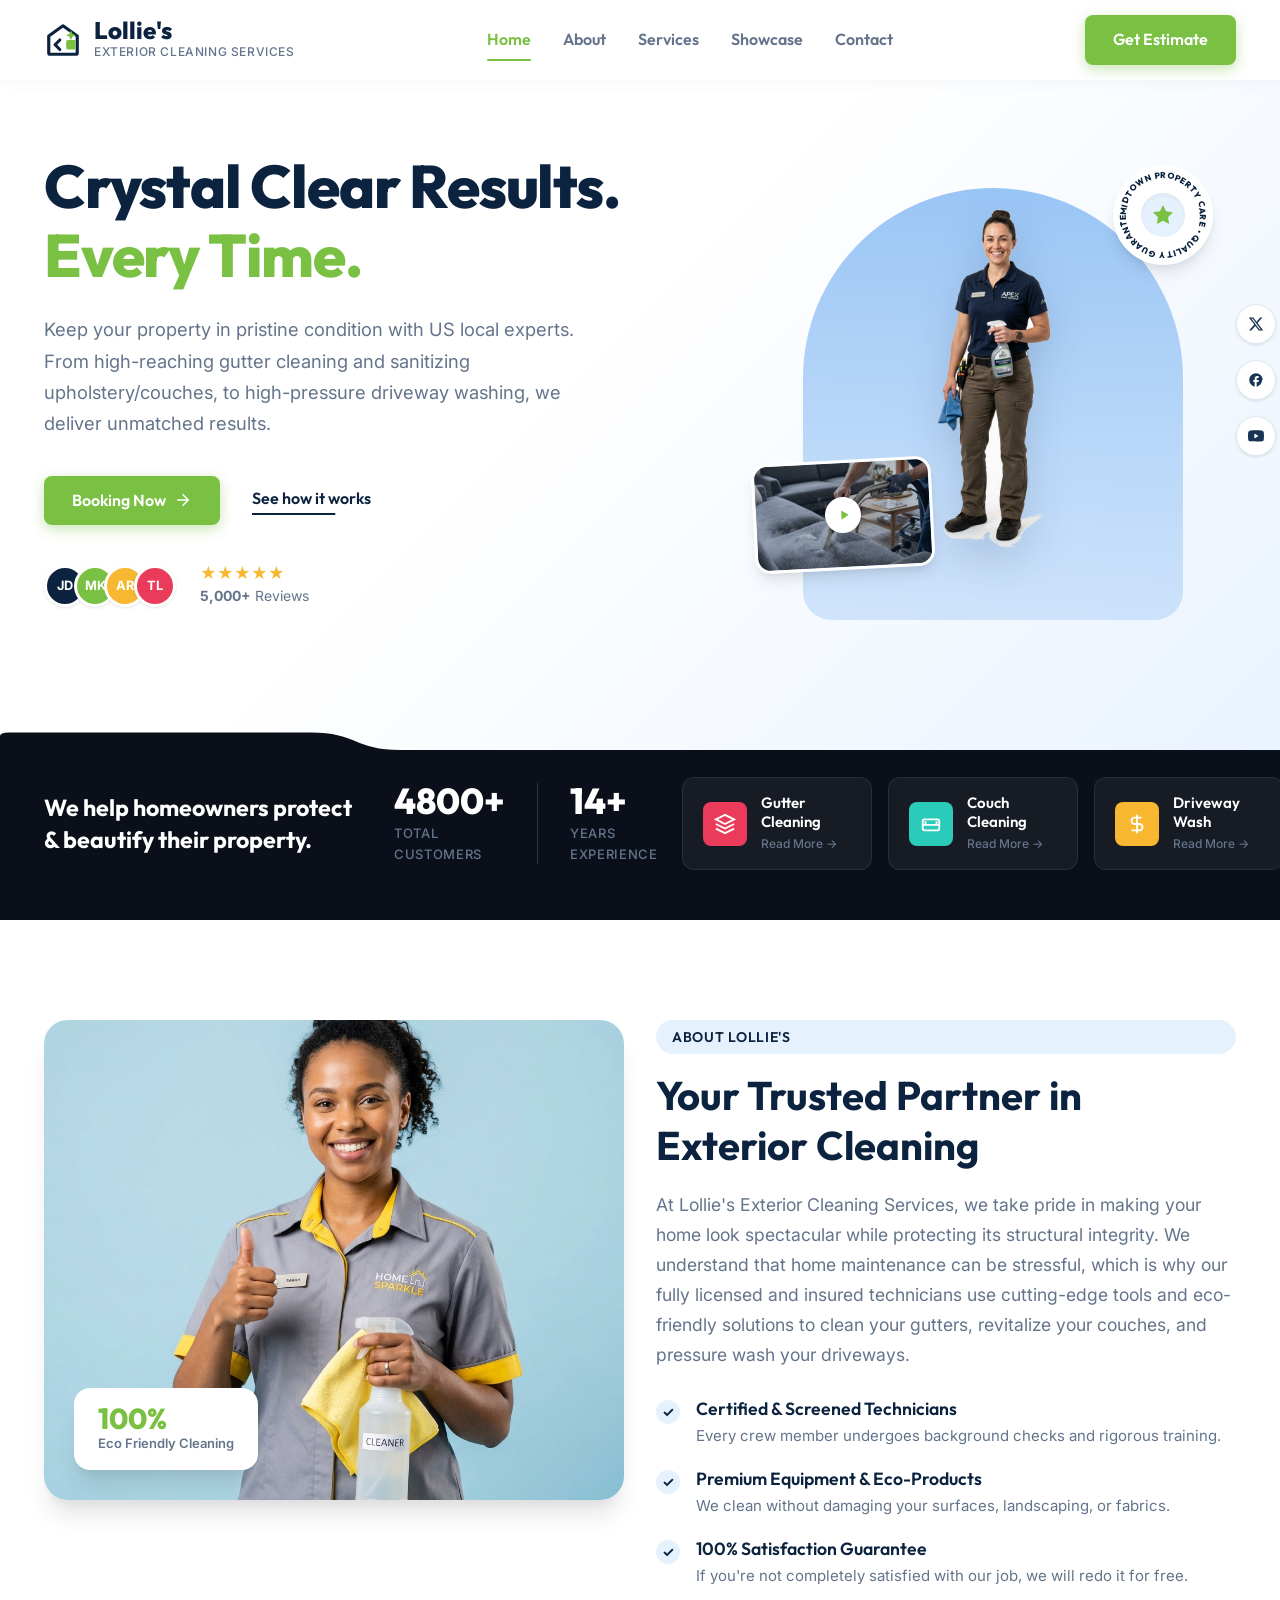
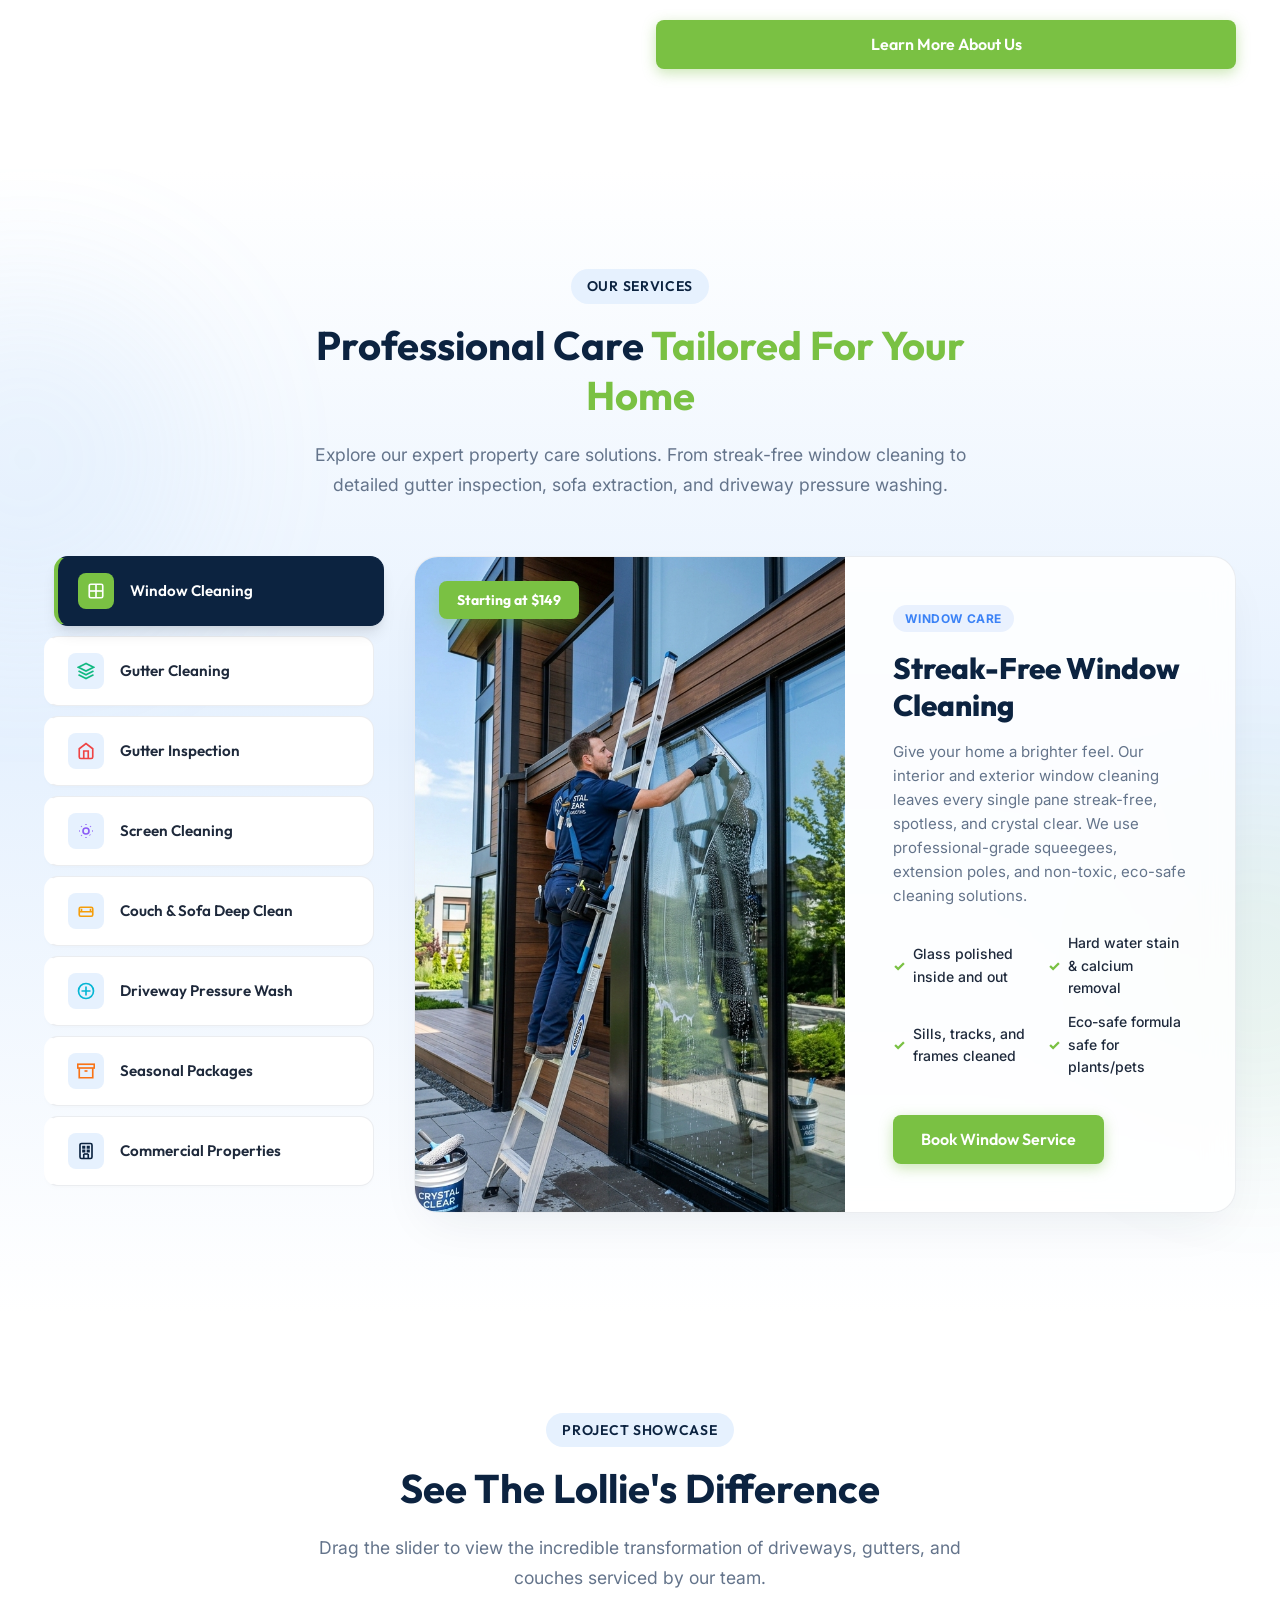
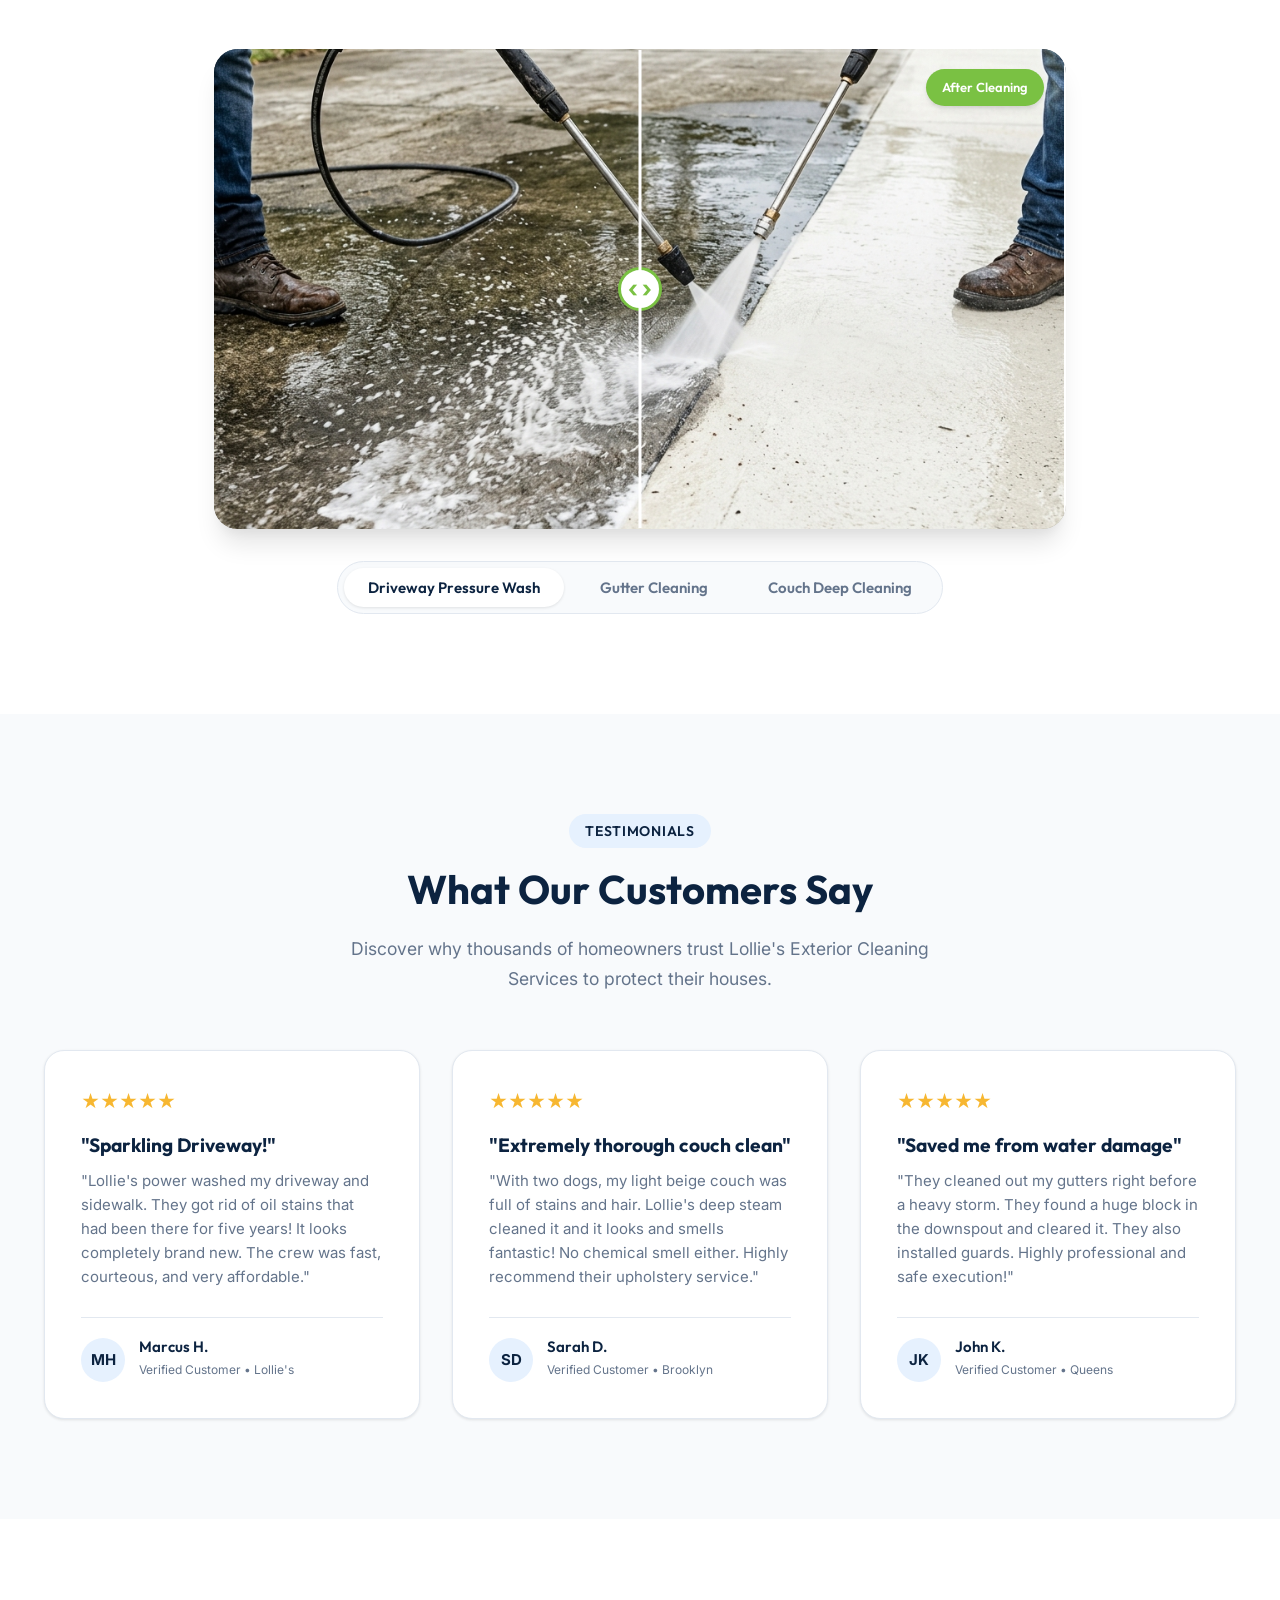
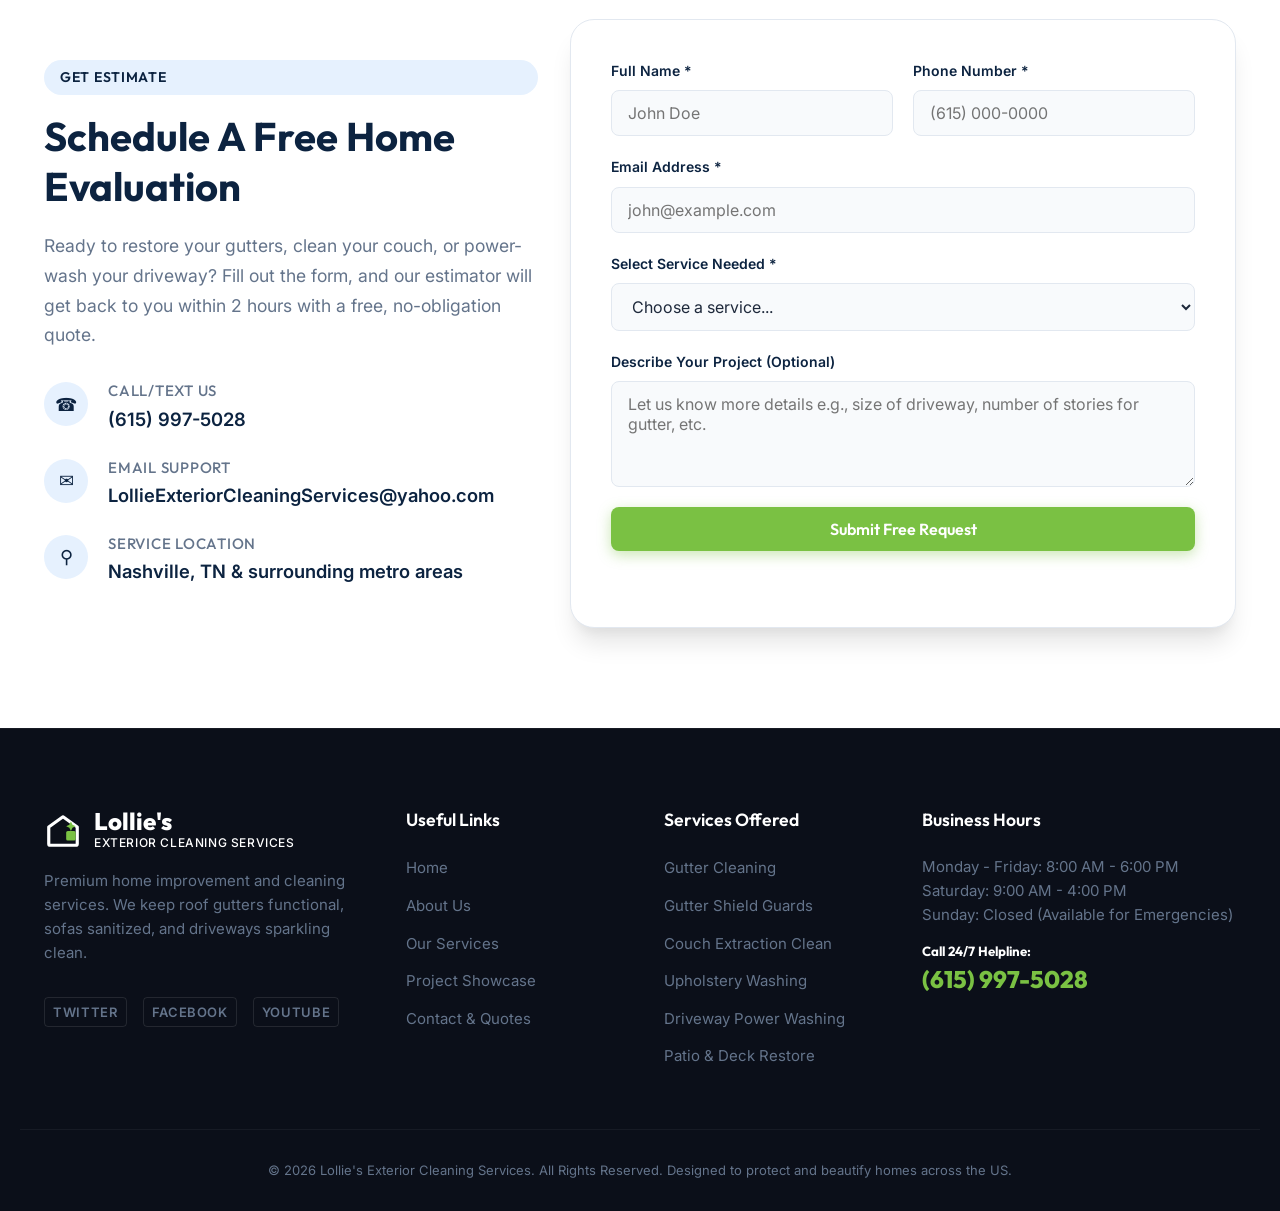
==== commit 1c2a68fd: "Update brand name to Lollie's Exterior Cleaning Services" ====
--- a/index.html
+++ b/index.html
@@ -3,25 +3,25 @@
 <head>
     <meta charset="UTF-8">
     <meta name="viewport" content="width=device-width, initial-scale=1.0">
-    <title>Midtown Home Improvements | Gutter, Couch & Driveway Cleaning Services</title>
+    <title>Lollie's Exterior Cleaning Services | Gutter, Couch & Driveway Cleaning Services</title>
     
     <!-- SEO Meta Tags -->
-    <meta name="description" content="Midtown Home Improvements provides premium property care services in the US. Specializing in professional gutter cleaning, couch & upholstery washing, driveway pressure washing, and general home improvements. Contact us for a free estimate today!">
-    <meta name="keywords" content="gutter cleaning, couch cleaning, upholstery cleaning, driveway pressure washing, power washing, home improvements, property care, midtown home improvements">
+    <meta name="description" content="Lollie's Exterior Cleaning Services provides premium property care services in the US. Specializing in professional gutter cleaning, couch & upholstery washing, driveway pressure washing, and general exterior cleaning. Contact us for a free estimate today!">
+    <meta name="keywords" content="gutter cleaning, couch cleaning, upholstery cleaning, driveway pressure washing, power washing, home improvements, property care, lollies exterior cleaning">
     <meta name="robots" content="index, follow">
-    <link rel="canonical" href="http://midtownhomeimprovements.com/">
+    <link rel="canonical" href="http://lolliesexteriorcleaningservices.com/">
 
     <!-- Open Graph / Facebook -->
     <meta property="og:type" content="website">
-    <meta property="og:url" content="http://midtownhomeimprovements.com/">
-    <meta property="og:title" content="Midtown Home Improvements | Gutter, Couch & Driveway Care">
+    <meta property="og:url" content="http://lolliesexteriorcleaningservices.com/">
+    <meta property="og:title" content="Lollie's Exterior Cleaning Services | Gutter, Couch & Driveway Care">
     <meta property="og:description" content="Premium property care services. From roof gutters to living room couches and concrete driveways, we keep your home spotless, safe, and beautiful.">
     <meta property="og:image" content="assets/images/hero_technician.png">
 
     <!-- Twitter -->
     <meta property="twitter:card" content="summary_large_image">
-    <meta property="twitter:url" content="http://midtownhomeimprovements.com/">
-    <meta property="twitter:title" content="Midtown Home Improvements | Gutter, Couch & Driveway Care">
+    <meta property="twitter:url" content="http://lolliesexteriorcleaningservices.com/">
+    <meta property="twitter:title" content="Lollie's Exterior Cleaning Services | Gutter, Couch & Driveway Care">
     <meta property="twitter:description" content="Premium property care services. From roof gutters to living room couches and concrete driveways, we keep your home spotless, safe, and beautiful.">
     <meta property="twitter:image" content="assets/images/hero_technician.png">
 
@@ -38,15 +38,15 @@
     {
       "@context": "https://schema.org",
       "@type": "HomeAndConstructionBusiness",
-      "name": "Midtown Home Improvements",
+      "name": "Lollie's Exterior Cleaning Services",
       "image": "assets/images/hero_technician.png",
-      "url": "http://midtownhomeimprovements.com/",
-      "telephone": "+1-800-555-0199",
-      "email": "info@midtownhomeimprovements.com",
+      "url": "http://lolliesexteriorcleaningservices.com/",
+      "telephone": "615-997-5028",
+      "email": "LollieExteriorCleaningServices@yahoo.com",
       "priceRange": "$$",
       "address": {
         "@type": "PostalAddress",
-        "streetAddress": "123 Main Street, Midtown",
+        "streetAddress": "123 Main Street, Lollie's",
         "addressLocality": "New York",
         "addressRegion": "NY",
         "postalCode": "10001",
@@ -71,9 +71,9 @@
         "closes": "18:00"
       },
       "sameAs": [
-        "https://www.facebook.com/midtownhomeimprovements",
-        "https://twitter.com/midtownhomeimp",
-        "https://www.youtube.com/midtownhomeimprovements"
+        "https://www.facebook.com/lolliesexteriorcleaningservices",
+        "https://twitter.com/lolliesexterior",
+        "https://www.youtube.com/lolliesexteriorcleaningservices"
       ],
       "areaServed": ["New York", "Brooklyn", "Queens", "Manhattan", "Staten Island", "Bronx"],
       "hasOfferCatalog": {
@@ -155,8 +155,8 @@
                     <path d="M17 6L18 8L20 9L18 10L17 12L16 10L14 9L16 8L17 6Z" fill="#7ac143"/>
                 </svg>
                 <div class="logo-text">
-                    <span class="logo-title">Midtown</span>
-                    <span class="logo-subtitle">Home Improvements</span>
+                    <span class="logo-title">Lollie's</span>
+                    <span class="logo-subtitle">Exterior Cleaning Services</span>
                 </div>
             </a>
 
@@ -169,7 +169,7 @@
             </nav>
 
             <div class="header-actions">
-                <a href="tel:+18005550199" class="phone-call-header-mobile" aria-label="Call Us Now">
+                <a href="tel:6159975028" class="phone-call-header-mobile" aria-label="Call Us Now">
                     <svg viewBox="0 0 24 24" fill="none" stroke="currentColor" stroke-width="2" stroke-linecap="round" stroke-linejoin="round">
                         <path d="M22 16.92v3a2 2 0 0 1-2.18 2 19.79 19.79 0 0 1-8.63-3.07 19.5 19.5 0 0 1-6-6 19.79 19.79 0 0 1-3.07-8.67A2 2 0 0 1 4.11 2h3a2 2 0 0 1 2 1.72 12.84 12.84 0 0 0 .7 2.81 2 2 0 0 1-.45 2.11L8.09 9.91a16 16 0 0 0 6 6l1.27-1.27a2 2 0 0 1 2.11-.45 12.84 12.84 0 0 0 2.81.7A2 2 0 0 1 22 16.92z"></path>
                     </svg>
@@ -194,7 +194,7 @@
                 <div class="hero-left">
                     <!-- Main H1 Heading -->
                     <h1 class="hero-title">
-                        Enjoy The Best <span class="highlight-green">Property Care</span> Service Stay Safe
+                        Crystal Clear Results. <span class="highlight-green">Every Time.</span>
                     </h1>
 
                     <!-- Hero Paragraph -->
@@ -235,7 +235,7 @@
                         <!-- Blue Arched Background Box -->
                         <div class="arch-backdrop"></div>
                         <!-- Cutout Technician Image -->
-                        <img src="assets/images/hero_technician.png" alt="Midtown Home Improvements Professional Technician" class="technician-img">
+                        <img src="assets/images/hero_technician.png" alt="Lollie's Exterior Cleaning Services Professional Technician" class="technician-img">
                         
                         <!-- Rotating Stamp / Seal Badge -->
                         <div class="badge-stamp">
@@ -255,7 +255,7 @@
 
                     <!-- Floating Video Card inside Hero Right -->
                     <div class="video-preview-card">
-                        <img src="assets/images/couch_cleaning_video.png" alt="Midtown Couch Steam Cleaning Video" class="video-thumbnail">
+                        <img src="assets/images/couch_cleaning_video.png" alt="Lollie's Couch Steam Cleaning Video" class="video-thumbnail">
                         <div class="play-btn-wrapper">
                             <button class="play-btn" aria-label="Watch how we clean couches and gutters">
                                 <svg viewBox="0 0 24 24" fill="currentColor">
@@ -267,17 +267,17 @@
 
                     <!-- Right Sidebar Social Media Icons -->
                     <div class="hero-socials">
-                        <a href="https://twitter.com/midtownhomeimp" target="_blank" aria-label="Follow us on Twitter" class="social-circle">
+                        <a href="https://twitter.com/lolliesexterior" target="_blank" aria-label="Follow us on Twitter" class="social-circle">
                             <svg viewBox="0 0 24 24" fill="currentColor">
                                 <path d="M18.244 2.25h3.308l-7.227 8.26 8.502 11.24H16.17l-5.214-6.817L4.99 21.75H1.68l7.73-8.835L1.254 2.25H8.08l4.713 6.231zm-1.161 17.52h1.833L7.084 4.126H5.117z"/>
                             </svg>
                         </a>
-                        <a href="https://facebook.com/midtownhomeimprovements" target="_blank" aria-label="Like us on Facebook" class="social-circle">
+                        <a href="https://facebook.com/lolliesexteriorcleaningservices" target="_blank" aria-label="Like us on Facebook" class="social-circle">
                             <svg viewBox="0 0 24 24" fill="currentColor">
                                 <path d="M22 12c0-5.52-4.48-10-10-10S2 6.48 2 12c0 4.84 3.44 8.87 8 9.8V15H8v-3h2V9.5C10 7.57 11.57 6 13.5 6H16v3h-2c-.55 0-1 .45-1 1v2h3v3h-3v6.95c4.56-.93 8-4.96 8-9.8z"/>
                             </svg>
                         </a>
-                        <a href="https://youtube.com/midtownhomeimprovements" target="_blank" aria-label="Watch our Youtube videos" class="social-circle">
+                        <a href="https://youtube.com/lolliesexteriorcleaningservices" target="_blank" aria-label="Watch our Youtube videos" class="social-circle">
                             <svg viewBox="0 0 24 24" fill="currentColor">
                                 <path d="M23.498 6.163a3.003 3.003 0 0 0-2.11-2.11C19.517 3.545 12 3.545 12 3.545s-7.517 0-9.388.507a3.003 3.003 0 0 0-2.11 2.11C0 8.033 0 12 0 12s0 3.967.502 5.837a3.003 3.003 0 0 0 2.11 2.11c1.871.507 9.388.507 9.388.507s7.517 0 9.388-.507a3.003 3.003 0 0 0 2.11-2.11C24 15.967 24 12 24 12s0-3.967-.502-5.837zM9.545 15.568V8.432L15.818 12l-6.273 3.568z"/>
                             </svg>
@@ -369,7 +369,7 @@
                 <div class="about-image-wrapper">
                     <!-- High quality image with curved corners -->
                     <div class="about-image-card">
-                        <img src="assets/images/about_technician.png" alt="Midtown Home Improvement crew working" class="about-img">
+                        <img src="assets/images/about_technician.png" alt="Lollie's Home Improvement crew working" class="about-img">
                         <div class="floating-about-badge">
                             <span class="badge-num">100%</span>
                             <span class="badge-lbl">Eco Friendly Cleaning</span>
@@ -377,10 +377,10 @@
                     </div>
                 </div>
                 <div class="about-content">
-                    <span class="section-tag">About Midtown</span>
-                    <h2 class="section-title">Your Trusted Partner in Home Improvements & Cleaning</h2>
+                    <span class="section-tag">About Lollie's</span>
+                    <h2 class="section-title">Your Trusted Partner in Exterior Cleaning</h2>
                     <p class="section-description">
-                        At Midtown Home Improvements, we take pride in making your home look spectacular while protecting its structural integrity. We understand that home maintenance can be stressful, which is why our fully licensed and insured technicians use cutting-edge tools and eco-friendly solutions to clean your gutters, revitalize your couches, and pressure wash your driveways.
+                        At Lollie's Exterior Cleaning Services, we take pride in making your home look spectacular while protecting its structural integrity. We understand that home maintenance can be stressful, which is why our fully licensed and insured technicians use cutting-edge tools and eco-friendly solutions to clean your gutters, revitalize your couches, and pressure wash your driveways.
                     </p>
                     <div class="features-list">
                         <div class="feature-item">
@@ -712,7 +712,7 @@
         <section id="before-after" class="before-after-section py-large">
             <div class="container text-center max-w-700">
                 <span class="section-tag">Project Showcase</span>
-                <h2 class="section-title">See The Midtown Difference</h2>
+                <h2 class="section-title">See The Lollie's Difference</h2>
                 <p class="section-description">
                     Drag the slider to view the incredible transformation of driveways, gutters, and couches serviced by our team.
                 </p>
@@ -752,7 +752,7 @@
                 <span class="section-tag">Testimonials</span>
                 <h2 class="section-title">What Our Customers Say</h2>
                 <p class="section-description">
-                    Discover why thousands of homeowners trust Midtown Home Improvements to protect their houses.
+                    Discover why thousands of homeowners trust Lollie's Exterior Cleaning Services to protect their houses.
                 </p>
             </div>
 
@@ -762,13 +762,13 @@
                     <div class="stars">★★★★★</div>
                     <h4 class="review-heading">"Sparkling Driveway!"</h4>
                     <p class="review-body">
-                        "Midtown power washed my driveway and sidewalk. They got rid of oil stains that had been there for five years! It looks completely brand new. The crew was fast, courteous, and very affordable."
+                        "Lollie's power washed my driveway and sidewalk. They got rid of oil stains that had been there for five years! It looks completely brand new. The crew was fast, courteous, and very affordable."
                     </p>
                     <div class="reviewer-meta">
                         <div class="reviewer-avatar">MH</div>
                         <div>
                             <h5 class="reviewer-name">Marcus H.</h5>
-                            <span class="reviewer-status">Verified Customer • Midtown</span>
+                            <span class="reviewer-status">Verified Customer • Lollie's</span>
                         </div>
                     </div>
                 </div>
@@ -778,7 +778,7 @@
                     <div class="stars">★★★★★</div>
                     <h4 class="review-heading">"Extremely thorough couch clean"</h4>
                     <p class="review-body">
-                        "With two dogs, my light beige couch was full of stains and hair. Midtown deep steam cleaned it and it looks and smells fantastic! No chemical smell either. Highly recommend their upholstery service."
+                        "With two dogs, my light beige couch was full of stains and hair. Lollie's deep steam cleaned it and it looks and smells fantastic! No chemical smell either. Highly recommend their upholstery service."
                     </p>
                     <div class="reviewer-meta">
                         <div class="reviewer-avatar">SD</div>
@@ -821,21 +821,21 @@
                             <span class="detail-icon">☎</span>
                             <div>
                                 <h5>Call/Text Us</h5>
-                                <p><a href="tel:+18005550199">+1 (800) 555-0199</a></p>
+                                <p><a href="tel:6159975028">(615) 997-5028</a></p>
                             </div>
                         </div>
                         <div class="detail-item">
                             <span class="detail-icon">✉</span>
                             <div>
                                 <h5>Email Support</h5>
-                                <p><a href="mailto:info@midtownhomeimprovements.com">info@midtownhomeimprovements.com</a></p>
+                                <p><a href="mailto:LollieExteriorCleaningServices@yahoo.com">LollieExteriorCleaningServices@yahoo.com</a></p>
                             </div>
                         </div>
                         <div class="detail-item">
                             <span class="detail-icon">⚲</span>
                             <div>
                                 <h5>Service Location</h5>
-                                <p>Midtown New York & surrounding metro areas</p>
+                                <p>Nashville, TN & surrounding metro areas</p>
                             </div>
                         </div>
                     </div>
@@ -850,7 +850,7 @@
                             </div>
                             <div class="form-group">
                                 <label for="form-phone">Phone Number *</label>
-                                <input type="tel" id="form-phone" required placeholder="(555) 000-0000">
+                                <input type="tel" id="form-phone" required placeholder="(615) 000-0000">
                             </div>
                         </div>
                         <div class="form-group">
@@ -864,7 +864,7 @@
                                 <option value="gutter">Gutter Cleaning & Guard Setup</option>
                                 <option value="couch">Couch & Upholstery Deep Cleaning</option>
                                 <option value="driveway">Driveway & Patio Pressure Washing</option>
-                                <option value="multiple">Multiple Home Improvements</option>
+                                <option value="multiple">Multiple Cleaning Services</option>
                             </select>
                         </div>
                         <div class="form-group">
@@ -890,8 +890,8 @@
                         <path d="M17 6L18 8L20 9L18 10L17 12L16 10L14 9L16 8L17 6Z" fill="#7ac143"/>
                     </svg>
                     <div class="logo-text">
-                        <span class="logo-title text-white">Midtown</span>
-                        <span class="logo-subtitle text-white">Home Improvements</span>
+                        <span class="logo-title text-white">Lollie's</span>
+                        <span class="logo-subtitle text-white">Exterior Cleaning Services</span>
                     </div>
                 </a>
                 <p class="footer-tagline mt-small">
@@ -899,9 +899,9 @@
                 </p>
                 <div class="social-links-footer mt-medium">
                     <!-- Social icons repeated inside footer -->
-                    <a href="https://twitter.com/midtownhomeimp" target="_blank" aria-label="Twitter">Twitter</a>
-                    <a href="https://facebook.com/midtownhomeimprovements" target="_blank" aria-label="Facebook">Facebook</a>
-                    <a href="https://youtube.com/midtownhomeimprovements" target="_blank" aria-label="YouTube">YouTube</a>
+                    <a href="https://twitter.com/lolliesexterior" target="_blank" aria-label="Twitter">Twitter</a>
+                    <a href="https://facebook.com/lolliesexteriorcleaningservices" target="_blank" aria-label="Facebook">Facebook</a>
+                    <a href="https://youtube.com/lolliesexteriorcleaningservices" target="_blank" aria-label="YouTube">YouTube</a>
                 </div>
             </div>
 
@@ -936,12 +936,12 @@
                     Sunday: Closed (Available for Emergencies)
                 </p>
                 <h5 class="mt-small text-white">Call 24/7 Helpline:</h5>
-                <p class="phone-link"><a href="tel:+18005550199" class="highlight-green">+1 (800) 555-0199</a></p>
+                <p class="phone-link"><a href="tel:6159975028" class="highlight-green">(615) 997-5028</a></p>
             </div>
         </div>
 
         <div class="container footer-bottom">
-            <p>&copy; 2026 Midtown Home Improvements. All Rights Reserved. Designed to protect and beautify homes across the US.</p>
+            <p>&copy; 2026 Lollie's Exterior Cleaning Services. All Rights Reserved. Designed to protect and beautify homes across the US.</p>
         </div>
     </footer>
 
--- a/style.css
+++ b/style.css
@@ -1,5 +1,5 @@
 /* --------------------------------------------------
- * Midtown Home Improvements - Custom Stylesheet
+ * Lollie's Exterior Cleaning Services - Custom Stylesheet
  * Vanilla CSS - Replicating Premium Hero Layout
  * -------------------------------------------------- */
 
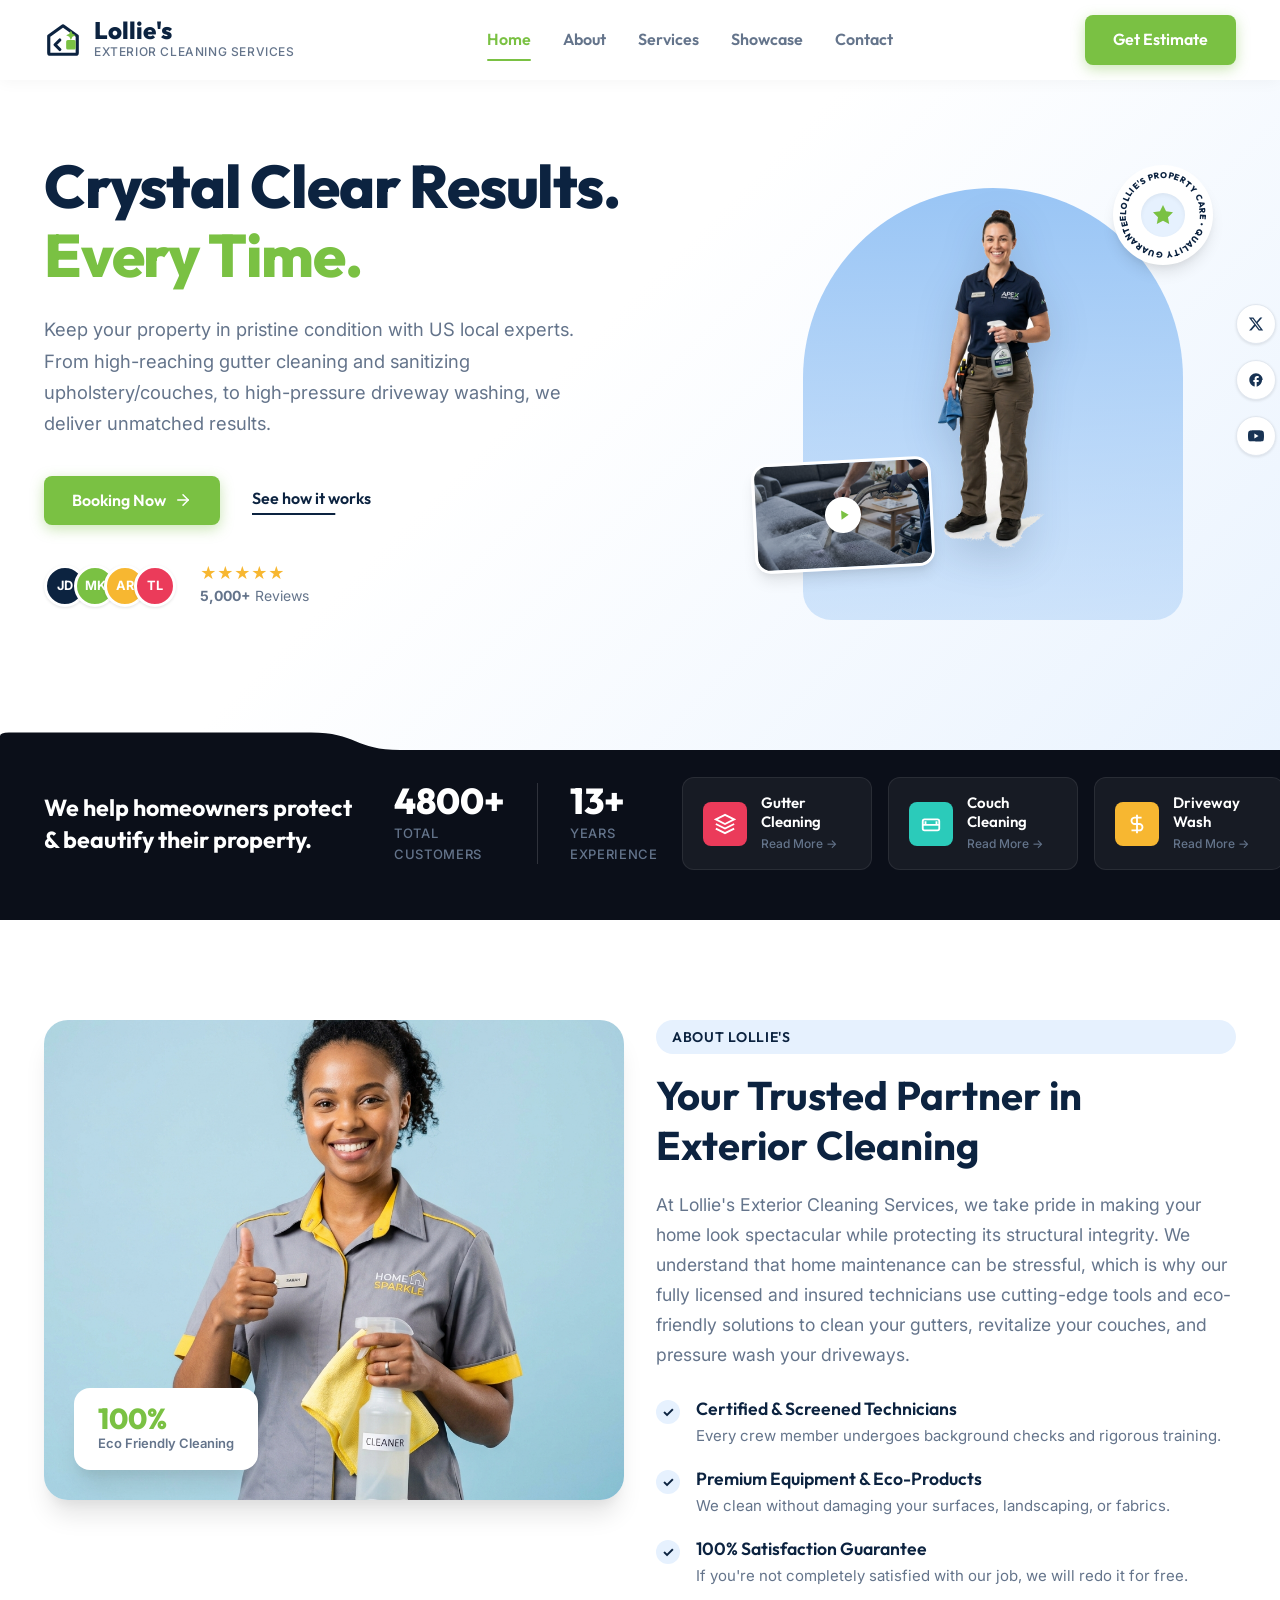
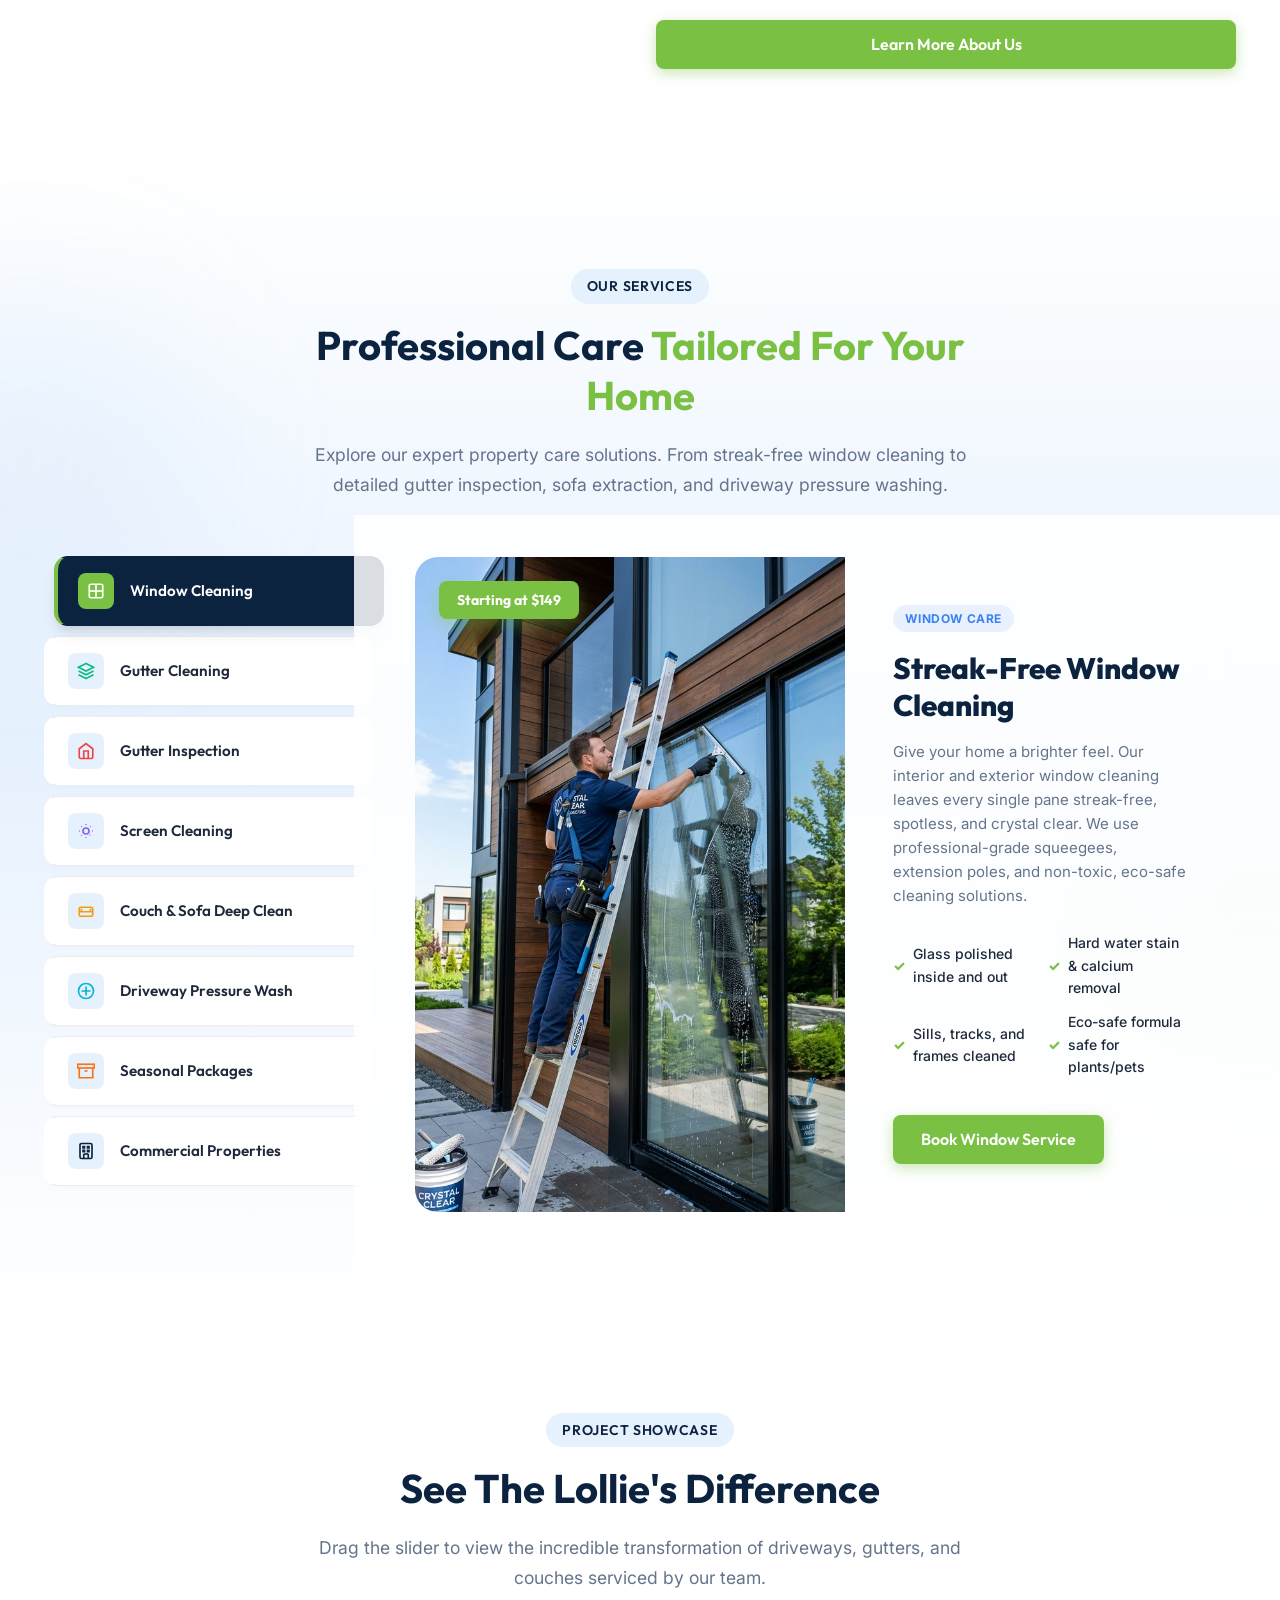
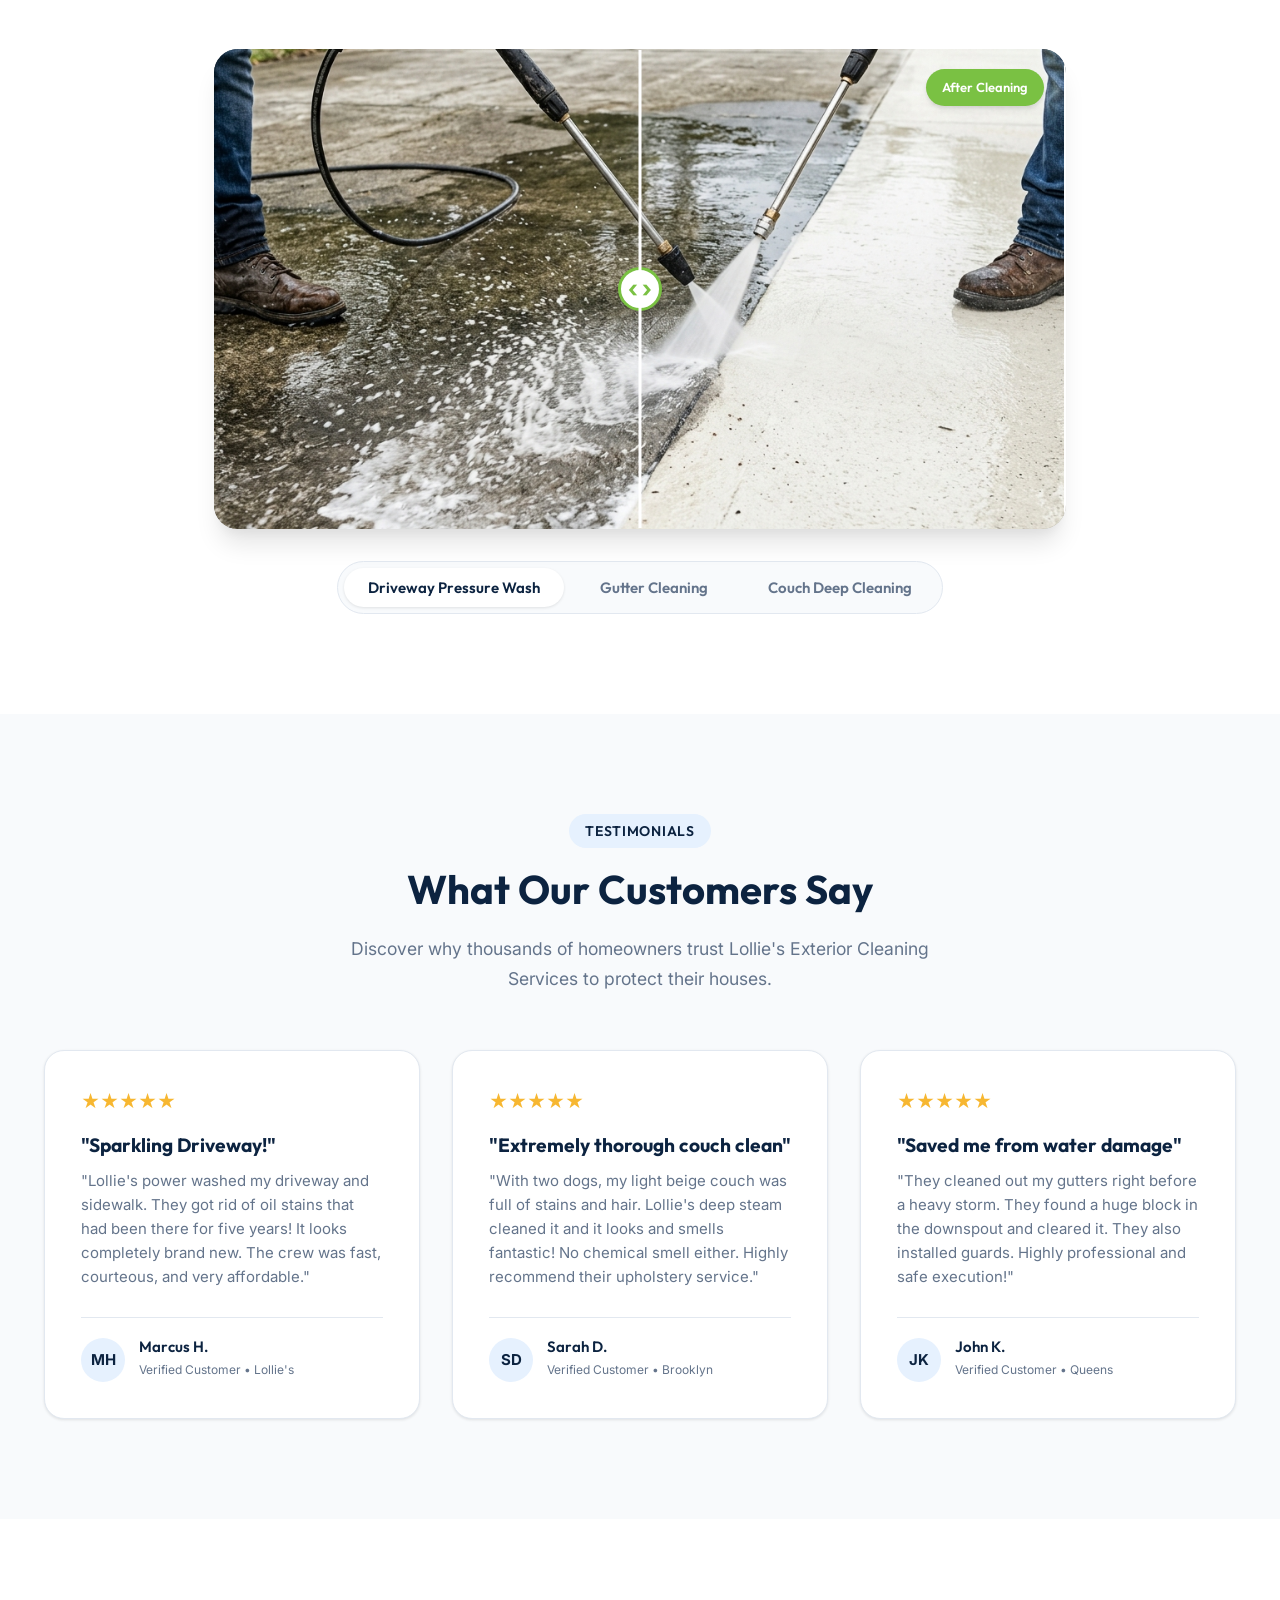
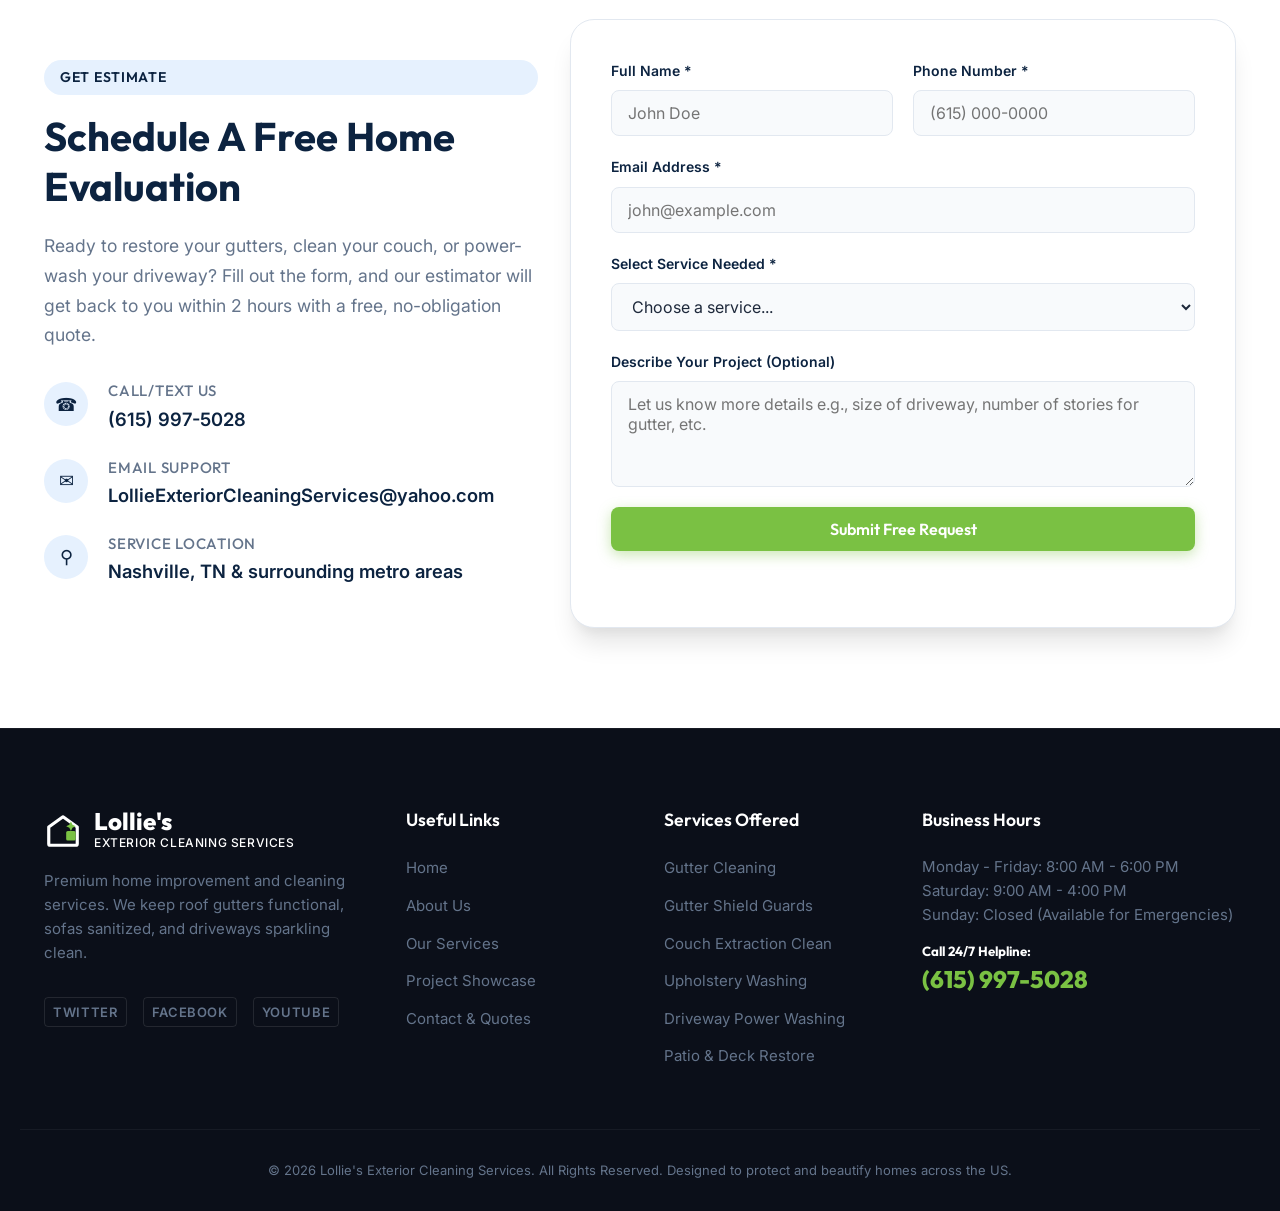
==== commit e609041a: "Fix rotating badge text and add cache buster to favicon" ====
--- a/index.html
+++ b/index.html
@@ -4,6 +4,9 @@
     <meta charset="UTF-8">
     <meta name="viewport" content="width=device-width, initial-scale=1.0">
     <title>Lollie's Exterior Cleaning Services | Gutter, Couch & Driveway Cleaning Services</title>
+    
+    <!-- Favicon -->
+    <link rel="icon" type="image/svg+xml" href="favicon.svg?v=2">
     
     <!-- SEO Meta Tags -->
     <meta name="description" content="Lollie's Exterior Cleaning Services provides premium property care services in the US. Specializing in professional gutter cleaning, couch & upholstery washing, driveway pressure washing, and general exterior cleaning. Contact us for a free estimate today!">
@@ -242,7 +245,7 @@
                             <svg viewBox="0 0 100 100" class="badge-text-svg">
                                 <path id="curvePath" d="M 50,50 m -37,0 a 37,37 0 1,1 74,0 a 37,37 0 1,1 -74,0" fill="none" />
                                 <text class="stamp-text">
-                                    <textPath href="#curvePath">MIDTOWN PROPERTY CARE • QUALITY GUARANTEED • </textPath>
+                                    <textPath href="#curvePath">LOLLIE'S PROPERTY CARE • QUALITY GUARANTEED • </textPath>
                                 </text>
                             </svg>
                             <div class="badge-inner-icon">
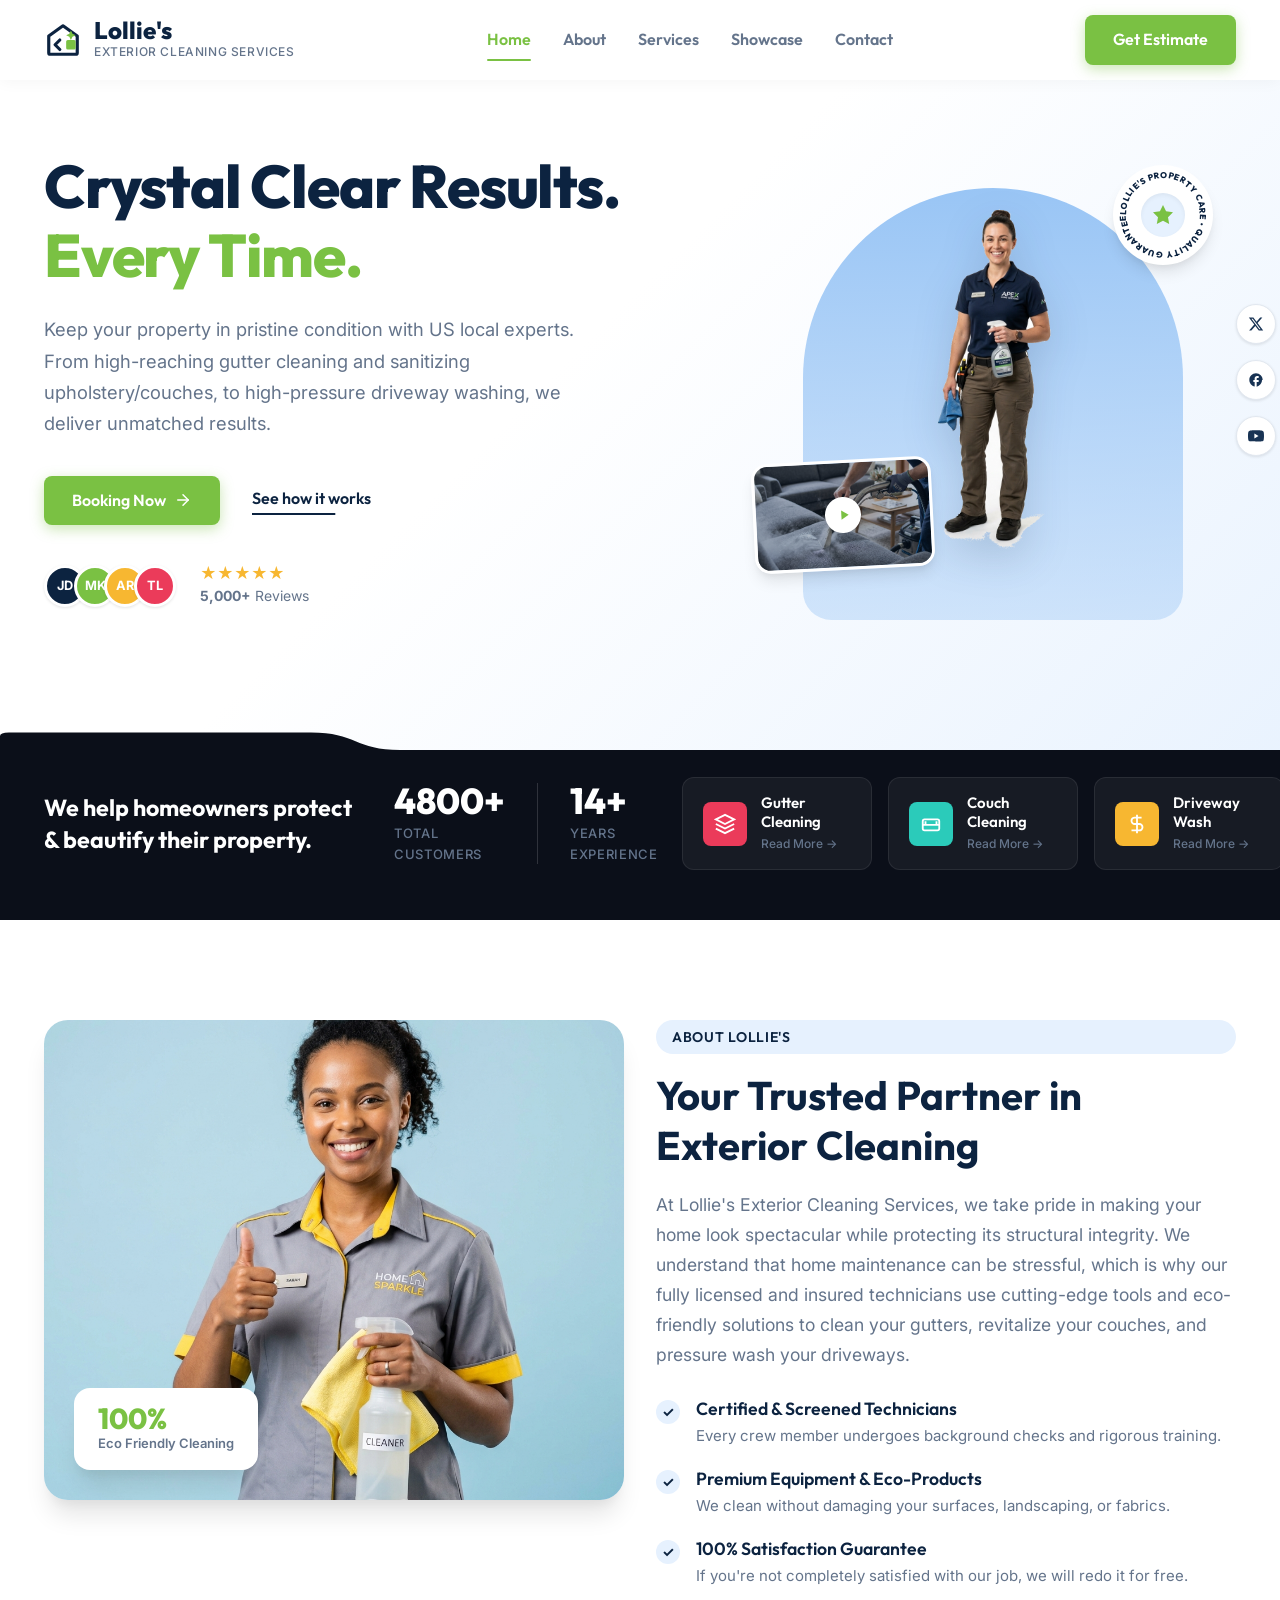
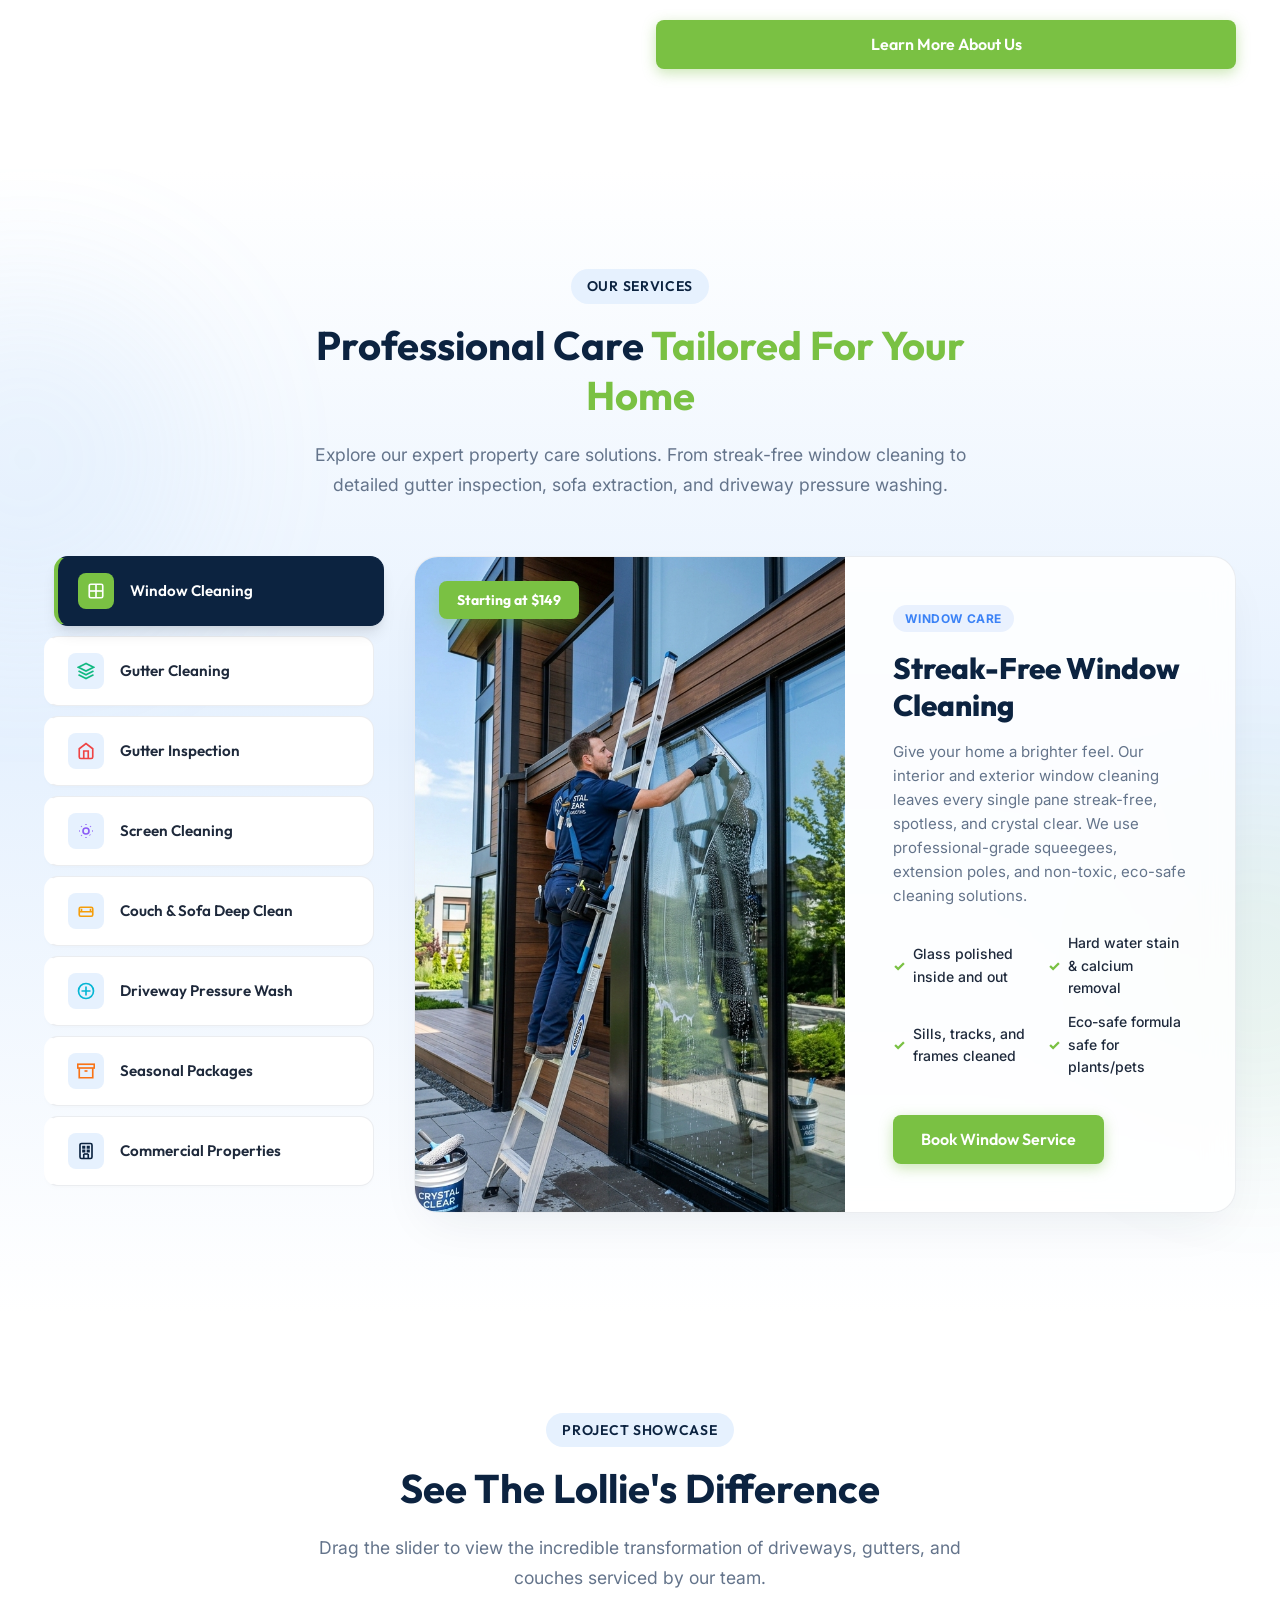
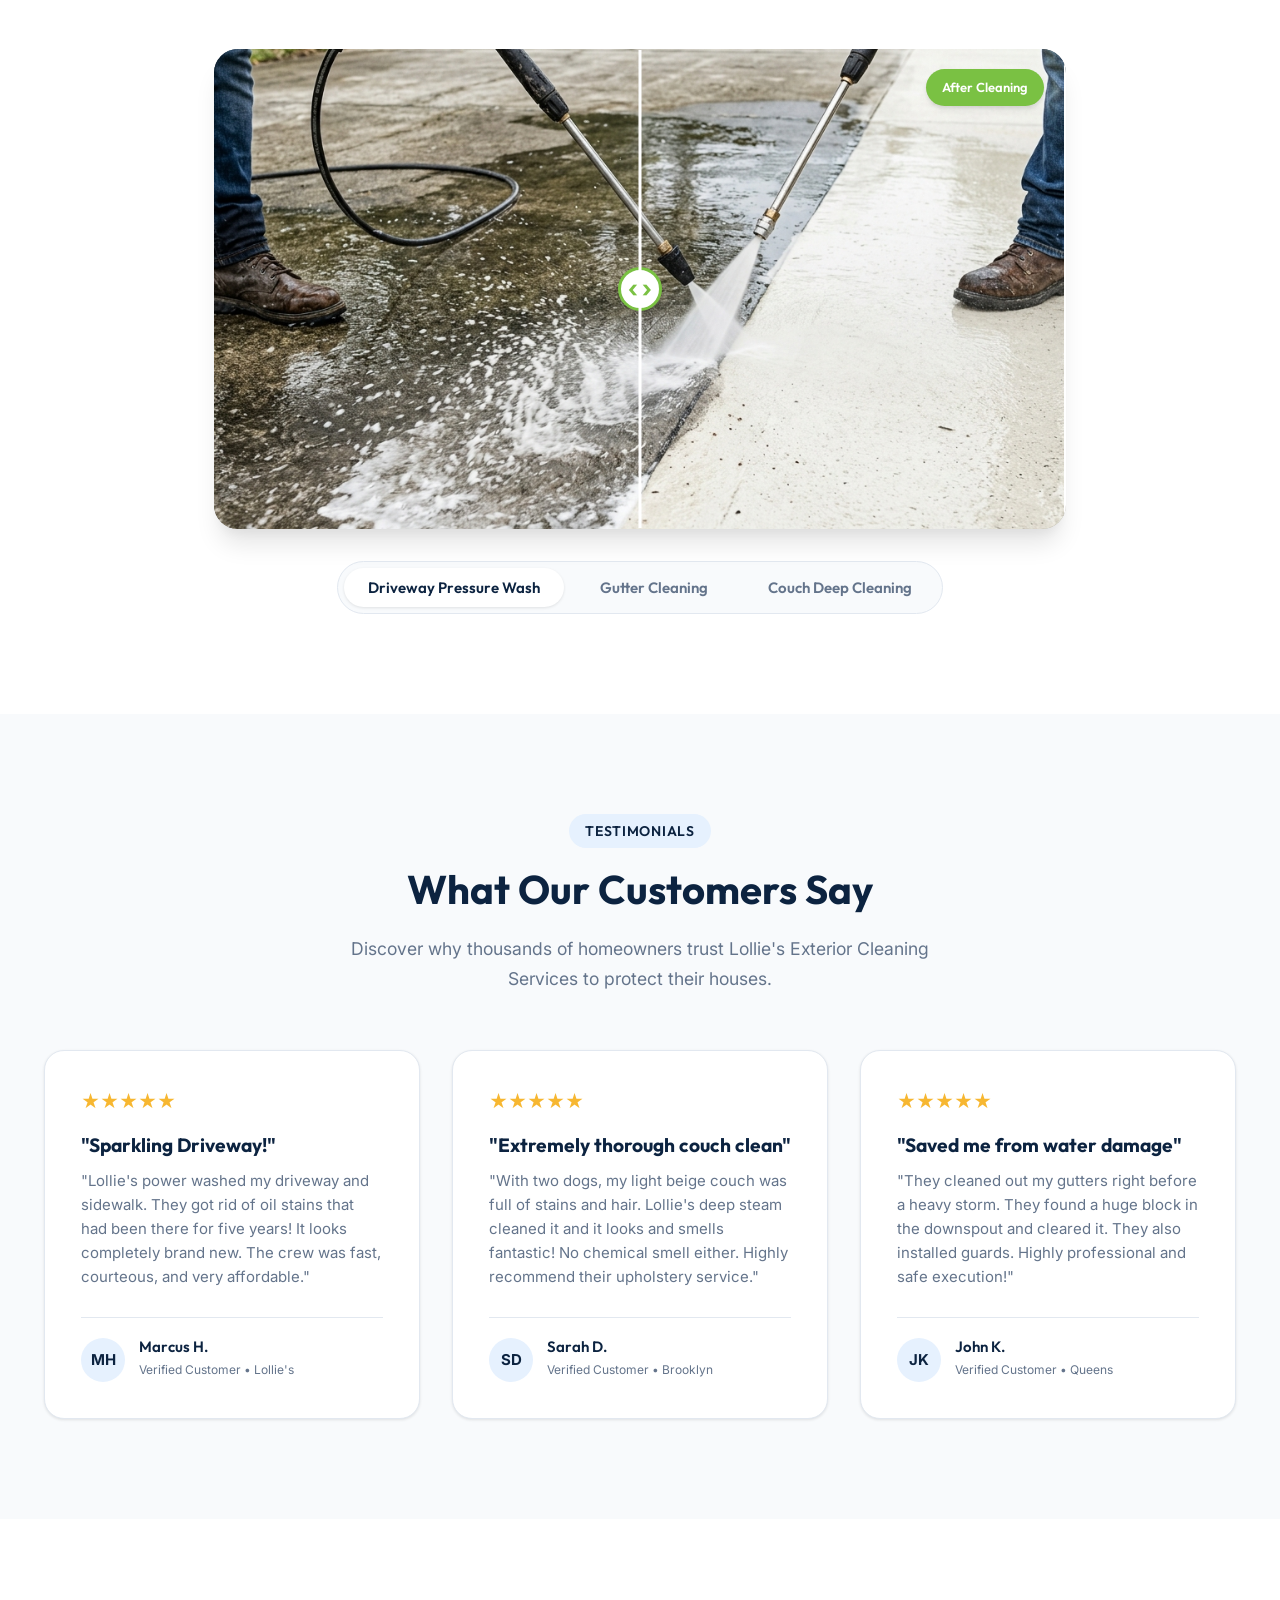
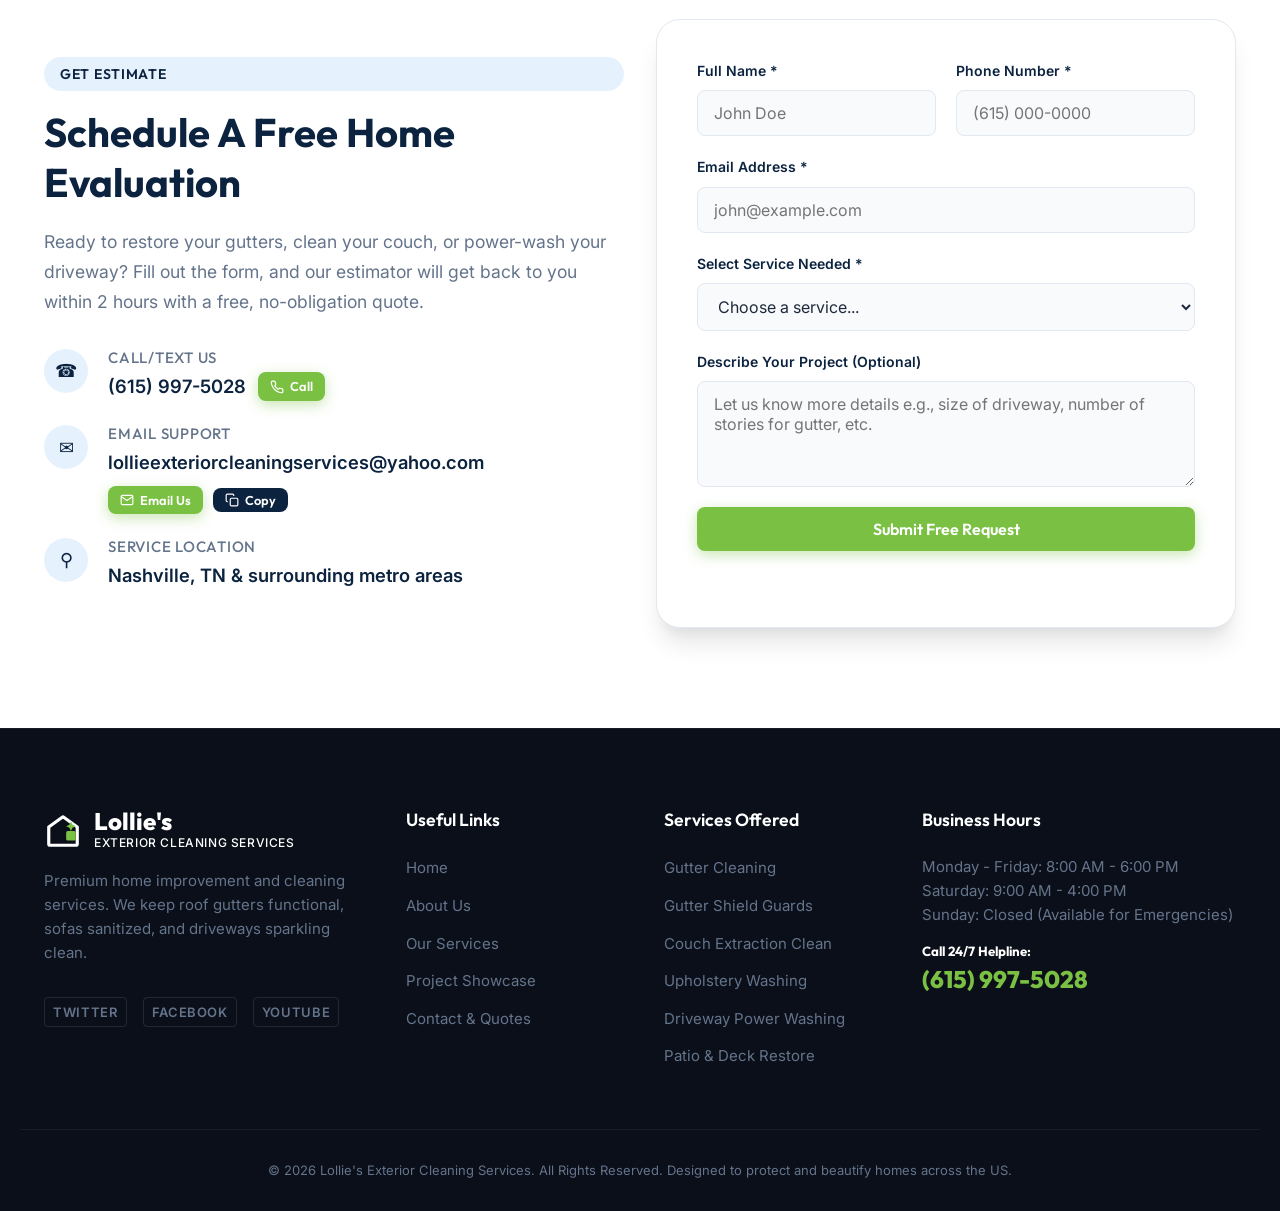
==== commit 569cb56c: "Fix mobile responsiveness of contact form and add contact action buttons" ====
--- a/index.html
+++ b/index.html
@@ -45,7 +45,7 @@
       "image": "assets/images/hero_technician.png",
       "url": "http://lolliesexteriorcleaningservices.com/",
       "telephone": "615-997-5028",
-      "email": "LollieExteriorCleaningServices@yahoo.com",
+      "email": "lollieexteriorcleaningservices@yahoo.com",
       "priceRange": "$$",
       "address": {
         "@type": "PostalAddress",
@@ -824,14 +824,31 @@
                             <span class="detail-icon">☎</span>
                             <div>
                                 <h5>Call/Text Us</h5>
-                                <p><a href="tel:6159975028">(615) 997-5028</a></p>
+                                <div style="display: flex; align-items: center; gap: 12px;">
+                                    <p><a href="tel:6159975028">(615) 997-5028</a></p>
+                                    <a href="tel:6159975028" class="btn btn-primary" style="padding: 4px 12px; font-size: 0.8rem; gap: 6px;">
+                                        <svg style="width:14px; height:14px;" viewBox="0 0 24 24" fill="none" stroke="currentColor" stroke-width="2"><path d="M22 16.92v3a2 2 0 0 1-2.18 2 19.79 19.79 0 0 1-8.63-3.07 19.5 19.5 0 0 1-6-6 19.79 19.79 0 0 1-3.07-8.67A2 2 0 0 1 4.11 2h3a2 2 0 0 1 2 1.72 12.84 12.84 0 0 0 .7 2.81 2 2 0 0 1-.45 2.11L8.09 9.91a16 16 0 0 0 6 6l1.27-1.27a2 2 0 0 1 2.11-.45 12.84 12.84 0 0 0 2.81.7A2 2 0 0 1 22 16.92z"></path></svg>
+                                        Call
+                                    </a>
+                                </div>
                             </div>
                         </div>
                         <div class="detail-item">
                             <span class="detail-icon">✉</span>
                             <div>
                                 <h5>Email Support</h5>
-                                <p><a href="mailto:LollieExteriorCleaningServices@yahoo.com">LollieExteriorCleaningServices@yahoo.com</a></p>
+                                <p><a href="mailto:lollieexteriorcleaningservices@yahoo.com" target="_blank">lollieexteriorcleaningservices@yahoo.com</a></p>
+                                <div style="display: flex; align-items: center; gap: 10px; margin-top: 8px;">
+                                    <a href="mailto:lollieexteriorcleaningservices@yahoo.com" target="_blank" class="btn btn-primary" style="padding: 4px 12px; font-size: 0.8rem; gap: 6px;">
+                                        <svg style="width:14px; height:14px;" viewBox="0 0 24 24" fill="none" stroke="currentColor" stroke-width="2"><path d="M4 4h16c1.1 0 2 .9 2 2v12c0 1.1-.9 2-2 2H4c-1.1 0-2-.9-2-2V6c0-1.1.9-2 2-2z"></path><polyline points="22,6 12,13 2,6"></polyline></svg>
+                                        Email Us
+                                    </a>
+                                    <button onclick="navigator.clipboard.writeText('lollieexteriorcleaningservices@yahoo.com'); const el = document.getElementById('copy-alert'); el.style.display='block'; setTimeout(() => el.style.display='none', 2000);" class="btn btn-secondary" style="padding: 4px 12px; font-size: 0.8rem; gap: 6px; display: flex; align-items: center;">
+                                        <svg style="width:14px; height:14px;" viewBox="0 0 24 24" fill="none" stroke="currentColor" stroke-width="2"><rect x="9" y="9" width="13" height="13" rx="2" ry="2"></rect><path d="M5 15H4a2 2 0 0 1-2-2V4a2 2 0 0 1 2-2h9a2 2 0 0 1 2 2v1"></path></svg>
+                                        Copy
+                                    </button>
+                                    <span id="copy-alert" style="display:none; color: var(--secondary); font-size: 0.8rem; font-weight: 600;">Copied!</span>
+                                </div>
                             </div>
                         </div>
                         <div class="detail-item">
--- a/style.css
+++ b/style.css
@@ -1447,6 +1447,7 @@
     font-size: 1.15rem;
     font-weight: 600;
     color: var(--primary);
+    word-break: break-word;
 }
 
 .contact-form-wrapper {
@@ -1482,12 +1483,18 @@
 }
 
 .form-group input, .form-group select, .form-group textarea {
+    width: 100%;
+    max-width: 100%;
     padding: 12px 16px;
     border: 1px solid var(--border);
     border-radius: 8px;
     background-color: var(--light);
     transition: var(--transition);
     color: var(--text);
+}
+
+.form-group textarea {
+    resize: vertical;
 }
 
 .form-group input:focus, .form-group select:focus, .form-group textarea:focus {
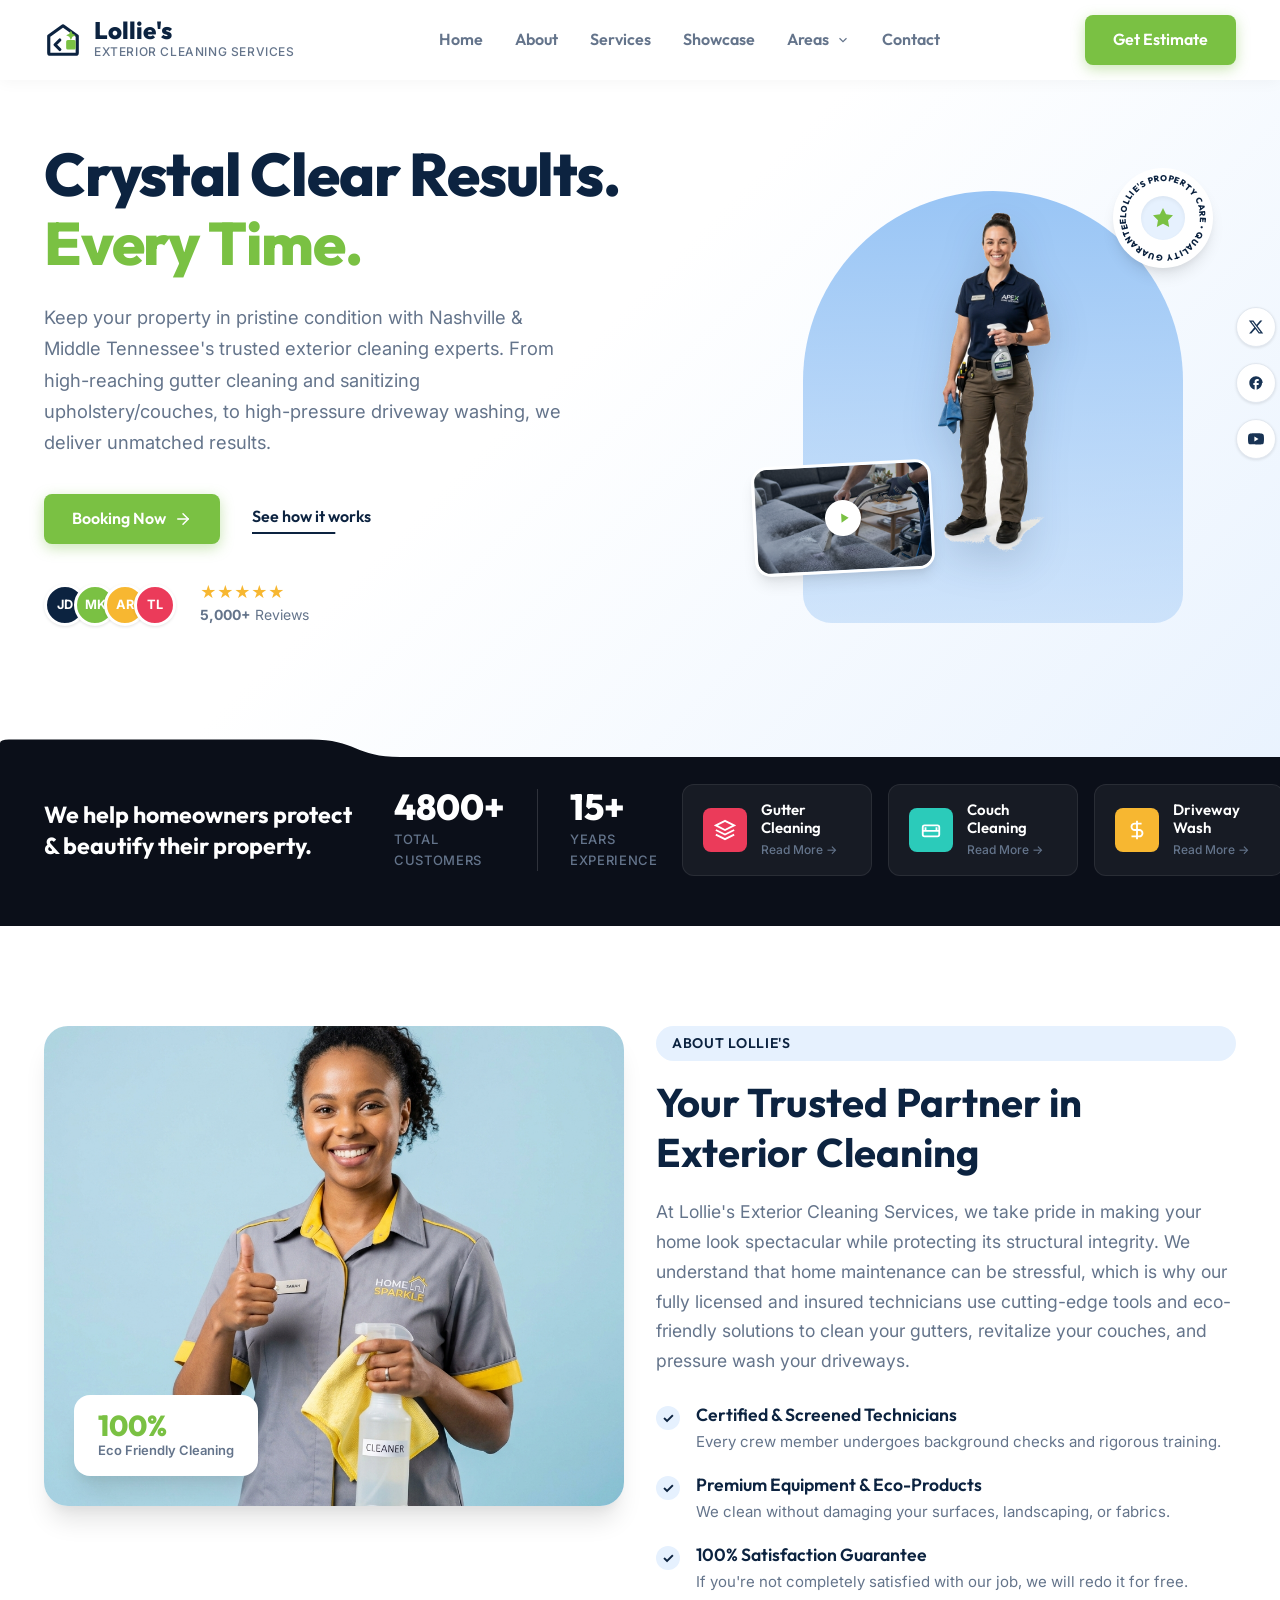
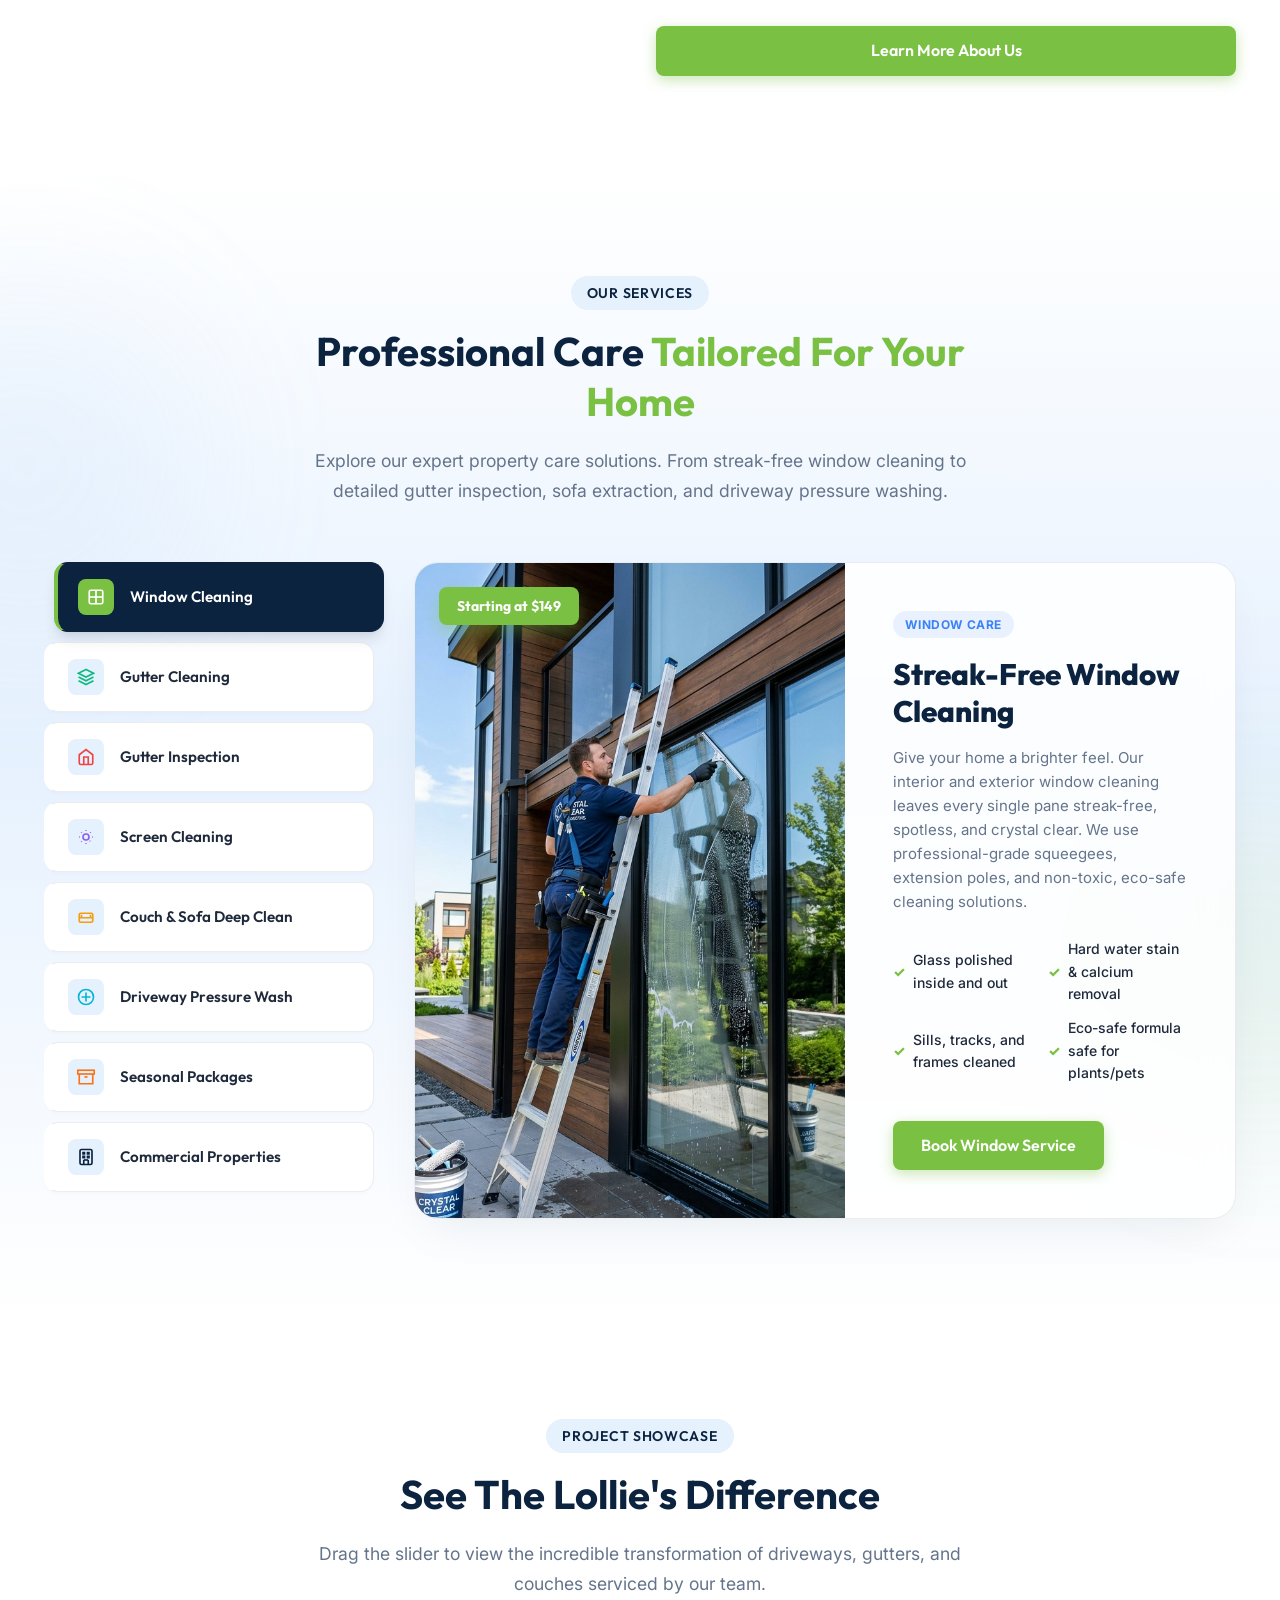
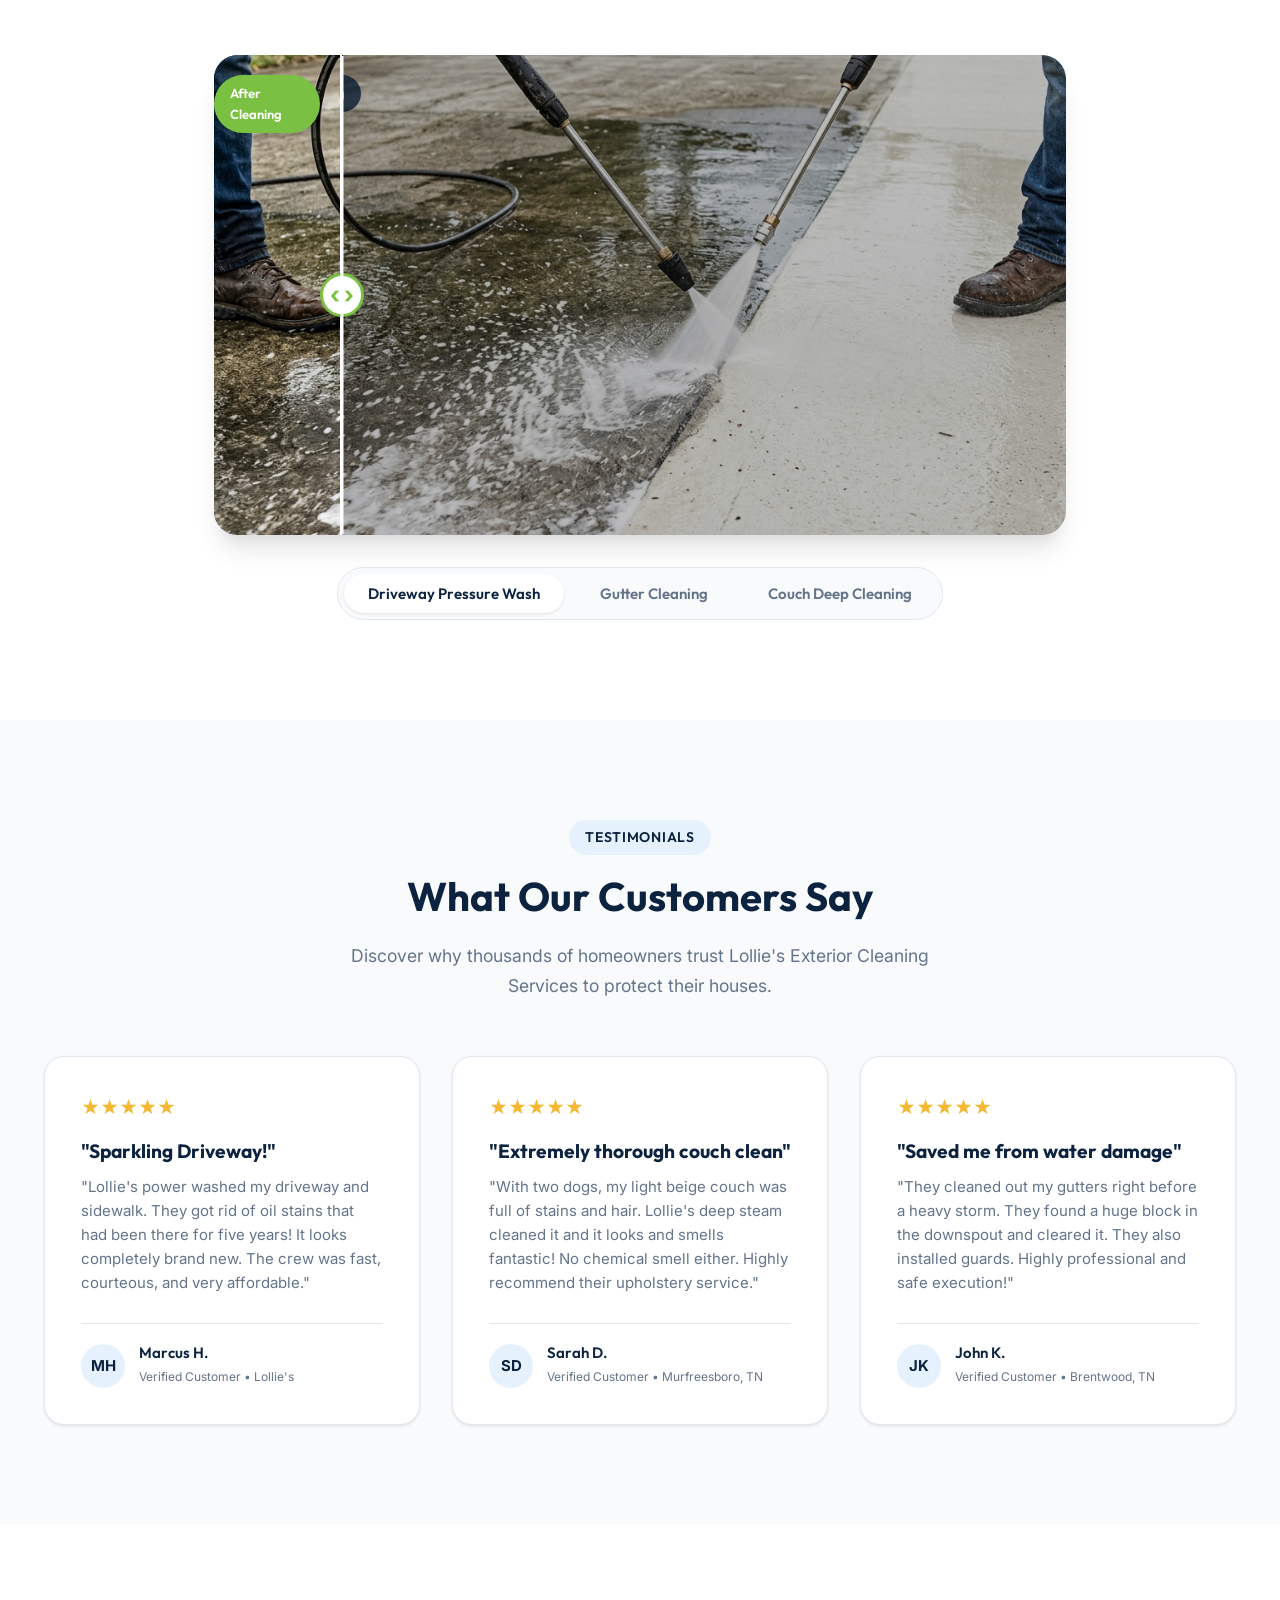
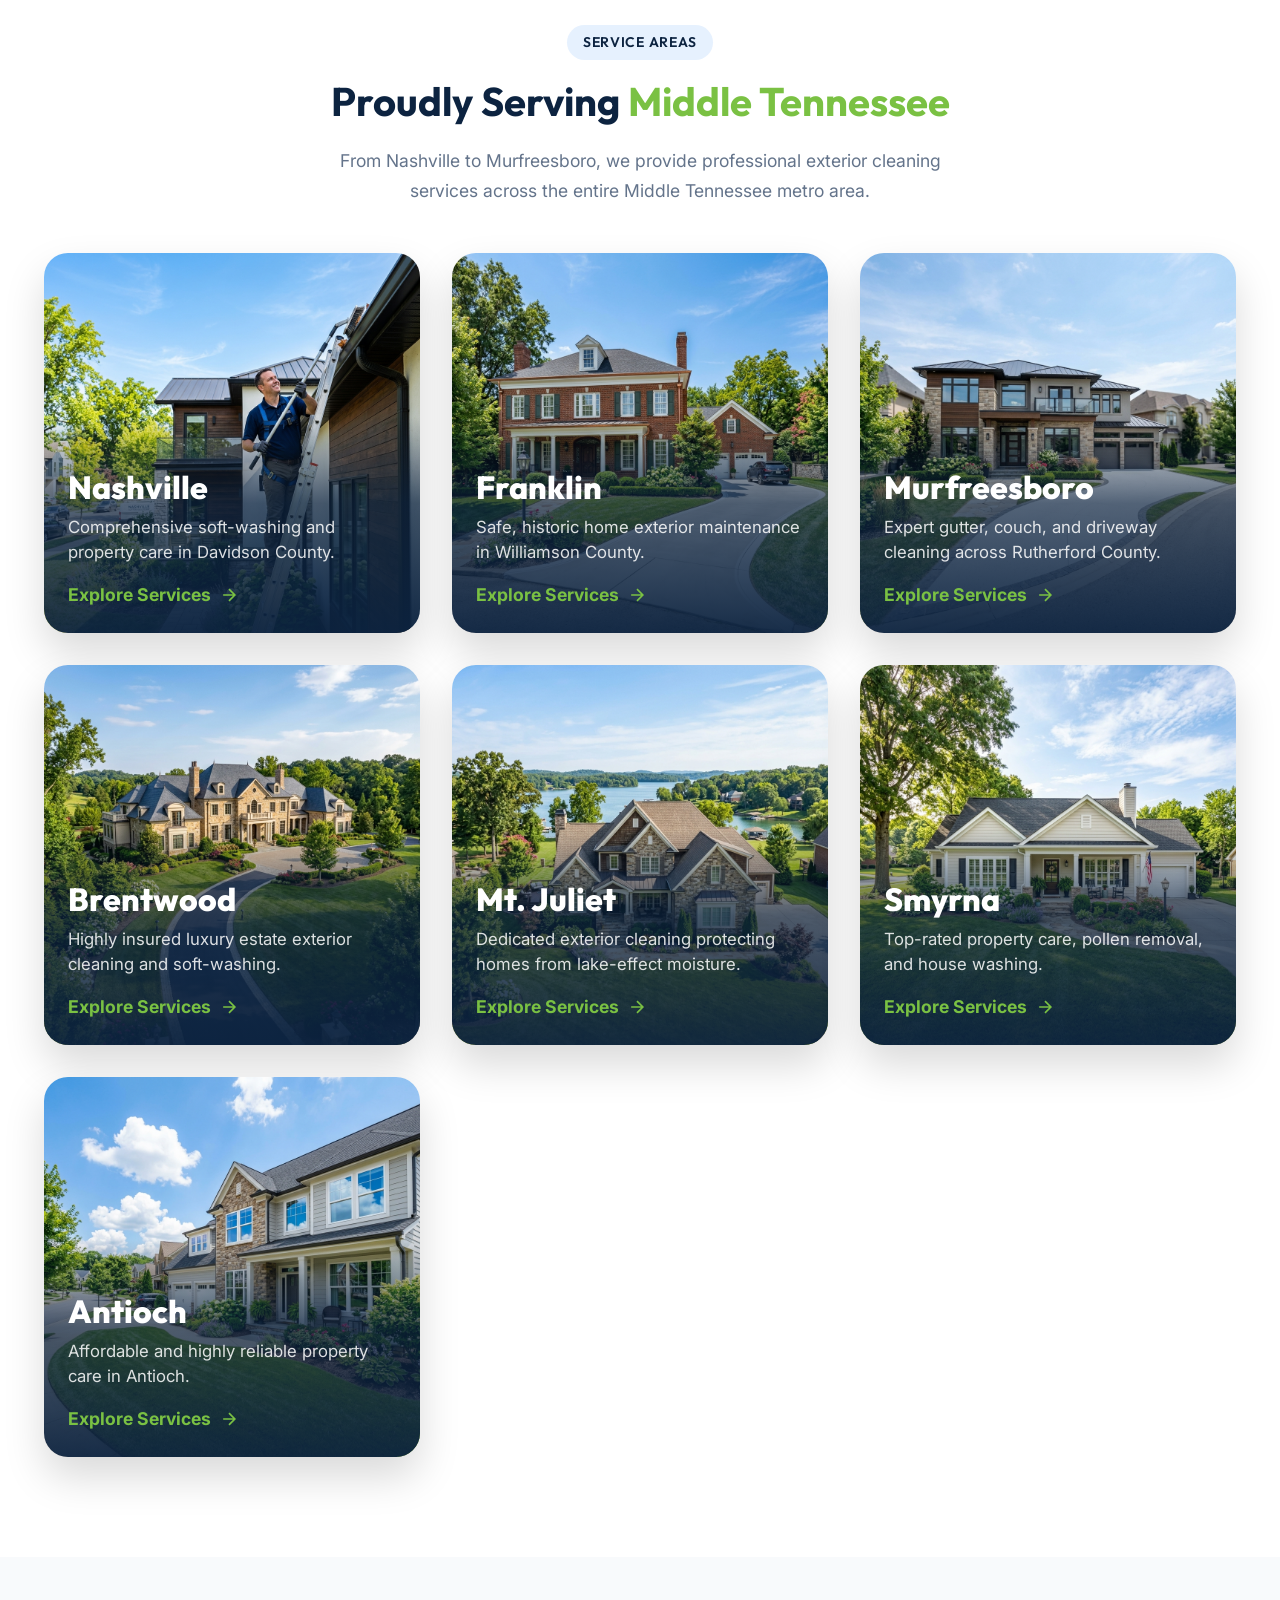
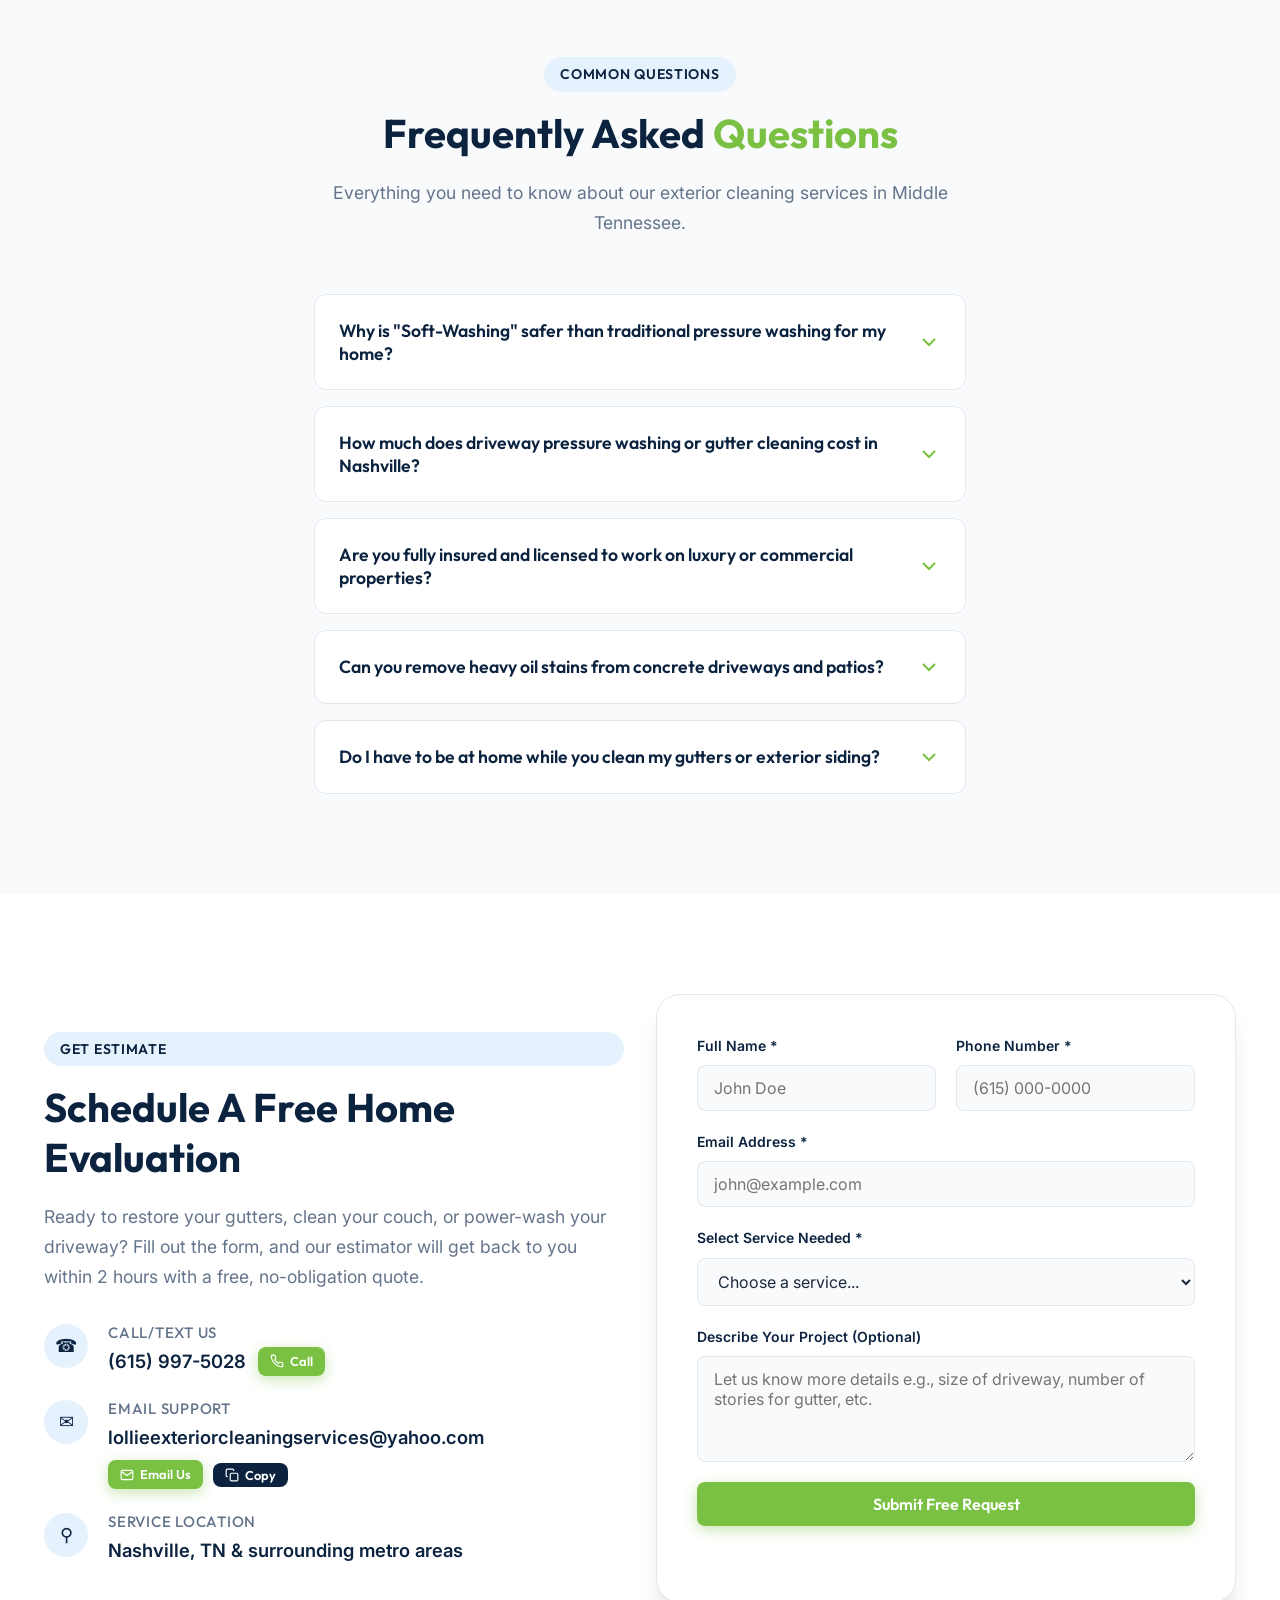
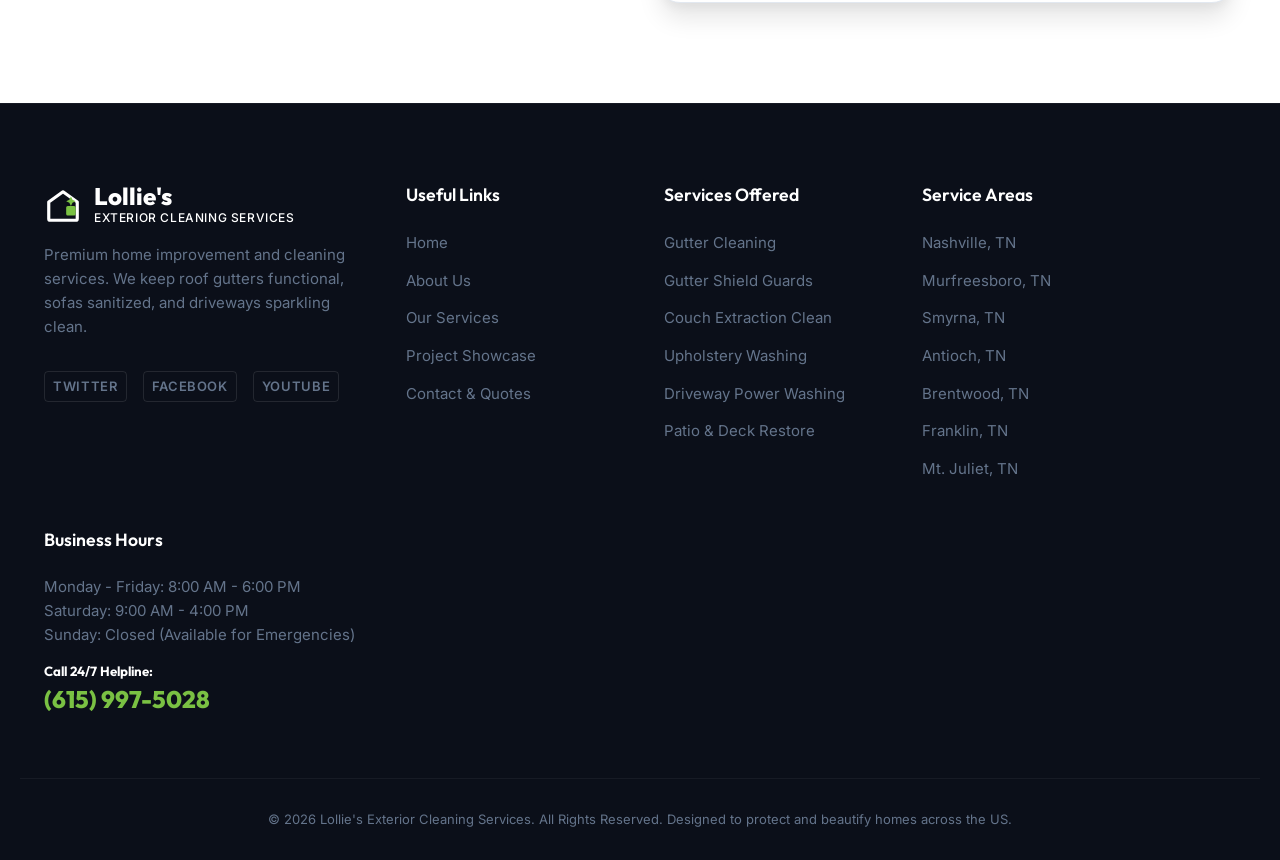
==== commit b248ccac: "Complete local SEO architectural overhaul with premium design, deep content, and new 7 city pages" ====
--- a/index.html
+++ b/index.html
@@ -3,29 +3,29 @@
 <head>
     <meta charset="UTF-8">
     <meta name="viewport" content="width=device-width, initial-scale=1.0">
-    <title>Lollie's Exterior Cleaning Services | Gutter, Couch & Driveway Cleaning Services</title>
+    <title>Lollie's Exterior Cleaning Services | Gutter, Couch & Driveway Cleaning in Nashville, TN & Surrounding Areas</title>
     
     <!-- Favicon -->
     <link rel="icon" type="image/svg+xml" href="favicon.svg?v=2">
     
     <!-- SEO Meta Tags -->
-    <meta name="description" content="Lollie's Exterior Cleaning Services provides premium property care services in the US. Specializing in professional gutter cleaning, couch & upholstery washing, driveway pressure washing, and general exterior cleaning. Contact us for a free estimate today!">
-    <meta name="keywords" content="gutter cleaning, couch cleaning, upholstery cleaning, driveway pressure washing, power washing, home improvements, property care, lollies exterior cleaning">
+    <meta name="description" content="Lollie's Exterior Cleaning Services provides professional gutter cleaning, couch & upholstery deep cleaning, and driveway pressure washing in Nashville, Murfreesboro, Smyrna, Franklin, Brentwood, Antioch & Mt Juliet, TN. Call (615) 997-5028 for a free estimate!">
+    <meta name="keywords" content="gutter cleaning Nashville TN, couch cleaning Murfreesboro, upholstery cleaning Smyrna TN, driveway pressure washing Franklin TN, power washing Brentwood, exterior cleaning Antioch TN, gutter cleaning Mt Juliet, pressure washing Nashville, lollies exterior cleaning services Tennessee">
     <meta name="robots" content="index, follow">
-    <link rel="canonical" href="http://lolliesexteriorcleaningservices.com/">
+    <link rel="canonical" href="https://lolliesexteriorcleaningservices.com/">
 
     <!-- Open Graph / Facebook -->
     <meta property="og:type" content="website">
-    <meta property="og:url" content="http://lolliesexteriorcleaningservices.com/">
-    <meta property="og:title" content="Lollie's Exterior Cleaning Services | Gutter, Couch & Driveway Care">
-    <meta property="og:description" content="Premium property care services. From roof gutters to living room couches and concrete driveways, we keep your home spotless, safe, and beautiful.">
+    <meta property="og:url" content="https://lolliesexteriorcleaningservices.com/">
+    <meta property="og:title" content="Lollie's Exterior Cleaning Services | Gutter, Couch & Driveway Cleaning Nashville TN">
+    <meta property="og:description" content="Premium property care services in Middle Tennessee. From roof gutters to living room couches and concrete driveways, we keep your home spotless, safe, and beautiful.">
     <meta property="og:image" content="assets/images/hero_technician.png">
 
     <!-- Twitter -->
     <meta property="twitter:card" content="summary_large_image">
-    <meta property="twitter:url" content="http://lolliesexteriorcleaningservices.com/">
-    <meta property="twitter:title" content="Lollie's Exterior Cleaning Services | Gutter, Couch & Driveway Care">
-    <meta property="twitter:description" content="Premium property care services. From roof gutters to living room couches and concrete driveways, we keep your home spotless, safe, and beautiful.">
+    <meta property="twitter:url" content="https://lolliesexteriorcleaningservices.com/">
+    <meta property="twitter:title" content="Lollie's Exterior Cleaning Services | Gutter, Couch & Driveway Cleaning Nashville TN">
+    <meta property="twitter:description" content="Premium property care services in Middle Tennessee. From roof gutters to living room couches and concrete driveways, we keep your home spotless, safe, and beautiful.">
     <meta property="twitter:image" content="assets/images/hero_technician.png">
 
     <!-- Google Fonts -->
@@ -43,22 +43,22 @@
       "@type": "HomeAndConstructionBusiness",
       "name": "Lollie's Exterior Cleaning Services",
       "image": "assets/images/hero_technician.png",
-      "url": "http://lolliesexteriorcleaningservices.com/",
+      "url": "https://lolliesexteriorcleaningservices.com/",
       "telephone": "615-997-5028",
       "email": "lollieexteriorcleaningservices@yahoo.com",
       "priceRange": "$$",
       "address": {
         "@type": "PostalAddress",
-        "streetAddress": "123 Main Street, Lollie's",
-        "addressLocality": "New York",
-        "addressRegion": "NY",
-        "postalCode": "10001",
+        "streetAddress": "Nashville Area",
+        "addressLocality": "Nashville",
+        "addressRegion": "TN",
+        "postalCode": "37211",
         "addressCountry": "US"
       },
       "geo": {
         "@type": "GeoCoordinates",
-        "latitude": 40.7128,
-        "longitude": -74.0060
+        "latitude": 36.1627,
+        "longitude": -86.7816
       },
       "openingHoursSpecification": {
         "@type": "OpeningHoursSpecification",
@@ -78,7 +78,15 @@
         "https://twitter.com/lolliesexterior",
         "https://www.youtube.com/lolliesexteriorcleaningservices"
       ],
-      "areaServed": ["New York", "Brooklyn", "Queens", "Manhattan", "Staten Island", "Bronx"],
+      "areaServed": [
+        {"@type": "City", "name": "Nashville", "sameAs": "https://en.wikipedia.org/wiki/Nashville,_Tennessee"},
+        {"@type": "City", "name": "Murfreesboro", "sameAs": "https://en.wikipedia.org/wiki/Murfreesboro,_Tennessee"},
+        {"@type": "City", "name": "Smyrna", "sameAs": "https://en.wikipedia.org/wiki/Smyrna,_Tennessee"},
+        {"@type": "City", "name": "Antioch", "sameAs": "https://en.wikipedia.org/wiki/Antioch,_Tennessee"},
+        {"@type": "City", "name": "Brentwood", "sameAs": "https://en.wikipedia.org/wiki/Brentwood,_Tennessee"},
+        {"@type": "City", "name": "Franklin", "sameAs": "https://en.wikipedia.org/wiki/Franklin,_Tennessee"},
+        {"@type": "City", "name": "Mt. Juliet", "sameAs": "https://en.wikipedia.org/wiki/Mount_Juliet,_Tennessee"}
+      ],
       "hasOfferCatalog": {
         "@type": "OfferCatalog",
         "name": "Property Care Services",
@@ -142,6 +150,54 @@
         ]
       }
     }
+    <!-- FAQ Schema for AEO -->
+    <script type="application/ld+json">
+    {
+      "@context": "https://schema.org",
+      "@type": "FAQPage",
+      "mainEntity": [
+        {
+          "@type": "Question",
+          "name": "How often should I have my gutters cleaned in Middle Tennessee?",
+          "acceptedAnswer": {
+            "@type": "Answer",
+            "text": "We recommend having your gutters professionally cleaned at least twice a year—once in the spring and once in the late fall. In Middle Tennessee, heavy leaf drops from oak and maple trees can quickly clog gutters, leading to potential water damage to your roof and foundation."
+          }
+        },
+        {
+          "@type": "Question",
+          "name": "Do you offer pressure washing services across the Nashville area?",
+          "acceptedAnswer": {
+            "@type": "Answer",
+            "text": "Yes! We provide professional driveway, patio, and deck pressure washing across the entire Middle Tennessee metro area, including Murfreesboro, Franklin, Brentwood, and Smyrna. We use eco-friendly solutions to safely remove deep stains, mold, and algae."
+          }
+        },
+        {
+          "@type": "Question",
+          "name": "Are your cleaning solutions safe for my pets and plants?",
+          "acceptedAnswer": {
+            "@type": "Answer",
+            "text": "Absolutely. At Lollie's Exterior Cleaning Services, we use 100% eco-friendly and biodegradable cleaning solutions. They are tough on dirt, mold, and stains but completely safe for your landscaping, pets, and family."
+          }
+        },
+        {
+          "@type": "Question",
+          "name": "Do I need to be home for my exterior cleaning appointment?",
+          "acceptedAnswer": {
+            "@type": "Answer",
+            "text": "No, you do not need to be home for exterior services like gutter cleaning, window washing, or pressure washing, as long as we have access to the areas we need to clean and an outdoor water source. For interior couch and upholstery cleaning, someone will need to be present."
+          }
+        },
+        {
+          "@type": "Question",
+          "name": "How much does professional gutter cleaning or power washing cost?",
+          "acceptedAnswer": {
+            "@type": "Answer",
+            "text": "Costs vary depending on the size of your property and the specific services requested. Gutter cleaning starts at $99, and driveway pressure washing starts at $120. We offer free, no-obligation estimates customized for your home. Call us at (615) 997-5028 to get a quote!"
+          }
+        }
+      ]
+    }
     </script>
 </head>
 <body>
@@ -149,7 +205,7 @@
     <!-- Header Navigation -->
     <header class="header">
         <div class="container header-container">
-            <a href="#" class="logo-wrapper" id="home-logo">
+            <a href="index.html" class="logo-wrapper" id="home-logo">
                 <!-- SVG Logo: House + Sparkle -->
                 <svg class="logo-icon" viewBox="0 0 24 24" fill="none" xmlns="http://www.w3.org/2000/svg">
                     <path d="M3 9.5L12 3L21 9.5V20C21 20.5523 20.5523 21 20 21H4C3.44772 21 3 20.5523 3 20V9.5Z" stroke="currentColor" stroke-width="2" stroke-linejoin="round"/>
@@ -164,10 +220,22 @@
             </a>
 
             <nav class="nav-menu">
-                <a href="#home" class="nav-link active">Home</a>
-                <a href="#about" class="nav-link">About</a>
-                <a href="#services" class="nav-link">Services</a>
-                <a href="#before-after" class="nav-link">Showcase</a>
+                <a href="index.html" class="nav-link active">Home</a>
+                <a href="index.html#about" class="nav-link">About</a>
+                <a href="index.html#services" class="nav-link">Services</a>
+                <a href="index.html#before-after" class="nav-link">Showcase</a>
+                <div class="nav-item-dropdown">
+                    <a href="index.html#service-areas" class="nav-link">Areas <svg viewBox="0 0 24 24" width="14" height="14" fill="none" stroke="currentColor" stroke-width="2" style="vertical-align: middle; margin-left: 4px; margin-top: -2px;"><polyline points="6 9 12 15 18 9"></polyline></svg></a>
+                    <div class="dropdown-menu">
+                        <a href="nashville.html">Nashville</a>
+                        <a href="franklin.html">Franklin</a>
+                        <a href="murfreesboro.html">Murfreesboro</a>
+                        <a href="smyrna.html">Smyrna</a>
+                        <a href="antioch.html">Antioch</a>
+                        <a href="brentwood.html">Brentwood</a>
+                        <a href="mt-juliet.html">Mt. Juliet</a>
+                    </div>
+                </div>
                 <a href="#contact" class="nav-link">Contact</a>
             </nav>
 
@@ -202,7 +270,7 @@
 
                     <!-- Hero Paragraph -->
                     <p class="hero-description">
-                        Keep your property in pristine condition with US local experts. From high-reaching gutter cleaning and sanitizing upholstery/couches, to high-pressure driveway washing, we deliver unmatched results.
+                        Keep your property in pristine condition with Nashville & Middle Tennessee's trusted exterior cleaning experts. From high-reaching gutter cleaning and sanitizing upholstery/couches, to high-pressure driveway washing, we deliver unmatched results.
                     </p>
 
                     <!-- Hero CTA Buttons -->
@@ -787,7 +855,7 @@
                         <div class="reviewer-avatar">SD</div>
                         <div>
                             <h5 class="reviewer-name">Sarah D.</h5>
-                            <span class="reviewer-status">Verified Customer • Brooklyn</span>
+                            <span class="reviewer-status">Verified Customer • Murfreesboro, TN</span>
                         </div>
                     </div>
                 </div>
@@ -803,7 +871,148 @@
                         <div class="reviewer-avatar">JK</div>
                         <div>
                             <h5 class="reviewer-name">John K.</h5>
-                            <span class="reviewer-status">Verified Customer • Queens</span>
+                            <span class="reviewer-status">Verified Customer • Brentwood, TN</span>
+                        </div>
+                    </div>
+                </div>
+            </div>
+        </section>
+
+        <!-- Service Areas Section -->
+        <section id="service-areas" class="service-areas-section py-large bg-white">
+            <div class="container text-center max-w-700">
+                <span class="section-tag">Service Areas</span>
+                <h2 class="section-title">Proudly Serving <span class="highlight-green">Middle Tennessee</span></h2>
+                <p class="section-description">
+                    From Nashville to Murfreesboro, we provide professional exterior cleaning services across the entire Middle Tennessee metro area.
+                </p>
+            </div>
+            <div class="container" style="display: grid; grid-template-columns: repeat(auto-fit, minmax(320px, 1fr)); gap: 32px; margin-top: 48px;">
+                <!-- City 1 -->
+                <a href="nashville.html" style="position: relative; border-radius: 24px; overflow: hidden; display: block; height: 380px; text-decoration: none; box-shadow: 0 20px 40px rgba(0,0,0,0.15);">
+                    <img src="assets/images/nashville_hero.png" alt="Nashville Exterior Cleaning" style="width: 100%; height: 100%; object-fit: cover; transition: transform 0.6s ease;" onmouseover="this.style.transform='scale(1.08)'" onmouseout="this.style.transform='scale(1)'">
+                    <div style="position: absolute; bottom: 0; left: 0; width: 100%; background: linear-gradient(to top, rgba(12, 35, 64, 0.95), rgba(12, 35, 64, 0.7) 60%, transparent); padding: 50px 24px 24px; color: #fff;">
+                        <h3 style="font-size: 2rem; font-weight: 800; color: #fff; margin-bottom: 8px;">Nashville</h3>
+                        <p style="color: rgba(255,255,255,0.85); font-size: 1.05rem; margin-bottom: 16px; line-height: 1.5;">Comprehensive soft-washing and property care in Davidson County.</p>
+                        <span style="color: #7ac143; font-weight: 700; display: flex; align-items: center; gap: 8px; font-size: 1.1rem;">Explore Services <svg width="20" height="20" viewBox="0 0 24 24" fill="none" stroke="currentColor" stroke-width="2"><path d="M5 12h14M12 5l7 7-7 7"></path></svg></span>
+                    </div>
+                </a>
+                <!-- City 2 -->
+                <a href="franklin.html" style="position: relative; border-radius: 24px; overflow: hidden; display: block; height: 380px; text-decoration: none; box-shadow: 0 20px 40px rgba(0,0,0,0.15);">
+                    <img src="assets/images/franklin_hero.png" alt="Franklin Pressure Washing" style="width: 100%; height: 100%; object-fit: cover; transition: transform 0.6s ease;" onmouseover="this.style.transform='scale(1.08)'" onmouseout="this.style.transform='scale(1)'">
+                    <div style="position: absolute; bottom: 0; left: 0; width: 100%; background: linear-gradient(to top, rgba(12, 35, 64, 0.95), rgba(12, 35, 64, 0.7) 60%, transparent); padding: 50px 24px 24px; color: #fff;">
+                        <h3 style="font-size: 2rem; font-weight: 800; color: #fff; margin-bottom: 8px;">Franklin</h3>
+                        <p style="color: rgba(255,255,255,0.85); font-size: 1.05rem; margin-bottom: 16px; line-height: 1.5;">Safe, historic home exterior maintenance in Williamson County.</p>
+                        <span style="color: #7ac143; font-weight: 700; display: flex; align-items: center; gap: 8px; font-size: 1.1rem;">Explore Services <svg width="20" height="20" viewBox="0 0 24 24" fill="none" stroke="currentColor" stroke-width="2"><path d="M5 12h14M12 5l7 7-7 7"></path></svg></span>
+                    </div>
+                </a>
+                <!-- City 3 -->
+                <a href="murfreesboro.html" style="position: relative; border-radius: 24px; overflow: hidden; display: block; height: 380px; text-decoration: none; box-shadow: 0 20px 40px rgba(0,0,0,0.15);">
+                    <img src="assets/images/murfreesboro_hero.png" alt="Murfreesboro Driveway Cleaning" style="width: 100%; height: 100%; object-fit: cover; transition: transform 0.6s ease;" onmouseover="this.style.transform='scale(1.08)'" onmouseout="this.style.transform='scale(1)'">
+                    <div style="position: absolute; bottom: 0; left: 0; width: 100%; background: linear-gradient(to top, rgba(12, 35, 64, 0.95), rgba(12, 35, 64, 0.7) 60%, transparent); padding: 50px 24px 24px; color: #fff;">
+                        <h3 style="font-size: 2rem; font-weight: 800; color: #fff; margin-bottom: 8px;">Murfreesboro</h3>
+                        <p style="color: rgba(255,255,255,0.85); font-size: 1.05rem; margin-bottom: 16px; line-height: 1.5;">Expert gutter, couch, and driveway cleaning across Rutherford County.</p>
+                        <span style="color: #7ac143; font-weight: 700; display: flex; align-items: center; gap: 8px; font-size: 1.1rem;">Explore Services <svg width="20" height="20" viewBox="0 0 24 24" fill="none" stroke="currentColor" stroke-width="2"><path d="M5 12h14M12 5l7 7-7 7"></path></svg></span>
+                    </div>
+                </a>
+                <!-- City 4 -->
+                <a href="brentwood.html" style="position: relative; border-radius: 24px; overflow: hidden; display: block; height: 380px; text-decoration: none; box-shadow: 0 20px 40px rgba(0,0,0,0.15);">
+                    <img src="assets/images/brentwood_hero.png" alt="Brentwood Luxury Estate Cleaning" style="width: 100%; height: 100%; object-fit: cover; transition: transform 0.6s ease;" onmouseover="this.style.transform='scale(1.08)'" onmouseout="this.style.transform='scale(1)'">
+                    <div style="position: absolute; bottom: 0; left: 0; width: 100%; background: linear-gradient(to top, rgba(12, 35, 64, 0.95), rgba(12, 35, 64, 0.7) 60%, transparent); padding: 50px 24px 24px; color: #fff;">
+                        <h3 style="font-size: 2rem; font-weight: 800; color: #fff; margin-bottom: 8px;">Brentwood</h3>
+                        <p style="color: rgba(255,255,255,0.85); font-size: 1.05rem; margin-bottom: 16px; line-height: 1.5;">Highly insured luxury estate exterior cleaning and soft-washing.</p>
+                        <span style="color: #7ac143; font-weight: 700; display: flex; align-items: center; gap: 8px; font-size: 1.1rem;">Explore Services <svg width="20" height="20" viewBox="0 0 24 24" fill="none" stroke="currentColor" stroke-width="2"><path d="M5 12h14M12 5l7 7-7 7"></path></svg></span>
+                    </div>
+                </a>
+                <!-- City 5 -->
+                <a href="mt-juliet.html" style="position: relative; border-radius: 24px; overflow: hidden; display: block; height: 380px; text-decoration: none; box-shadow: 0 20px 40px rgba(0,0,0,0.15);">
+                    <img src="assets/images/mt_juliet_hero.png" alt="Mt. Juliet Gutter Cleaning" style="width: 100%; height: 100%; object-fit: cover; transition: transform 0.6s ease;" onmouseover="this.style.transform='scale(1.08)'" onmouseout="this.style.transform='scale(1)'">
+                    <div style="position: absolute; bottom: 0; left: 0; width: 100%; background: linear-gradient(to top, rgba(12, 35, 64, 0.95), rgba(12, 35, 64, 0.7) 60%, transparent); padding: 50px 24px 24px; color: #fff;">
+                        <h3 style="font-size: 2rem; font-weight: 800; color: #fff; margin-bottom: 8px;">Mt. Juliet</h3>
+                        <p style="color: rgba(255,255,255,0.85); font-size: 1.05rem; margin-bottom: 16px; line-height: 1.5;">Dedicated exterior cleaning protecting homes from lake-effect moisture.</p>
+                        <span style="color: #7ac143; font-weight: 700; display: flex; align-items: center; gap: 8px; font-size: 1.1rem;">Explore Services <svg width="20" height="20" viewBox="0 0 24 24" fill="none" stroke="currentColor" stroke-width="2"><path d="M5 12h14M12 5l7 7-7 7"></path></svg></span>
+                    </div>
+                </a>
+                <!-- City 6 -->
+                <a href="smyrna.html" style="position: relative; border-radius: 24px; overflow: hidden; display: block; height: 380px; text-decoration: none; box-shadow: 0 20px 40px rgba(0,0,0,0.15);">
+                    <img src="assets/images/smyrna_hero.png" alt="Smyrna Exterior Wash" style="width: 100%; height: 100%; object-fit: cover; transition: transform 0.6s ease;" onmouseover="this.style.transform='scale(1.08)'" onmouseout="this.style.transform='scale(1)'">
+                    <div style="position: absolute; bottom: 0; left: 0; width: 100%; background: linear-gradient(to top, rgba(12, 35, 64, 0.95), rgba(12, 35, 64, 0.7) 60%, transparent); padding: 50px 24px 24px; color: #fff;">
+                        <h3 style="font-size: 2rem; font-weight: 800; color: #fff; margin-bottom: 8px;">Smyrna</h3>
+                        <p style="color: rgba(255,255,255,0.85); font-size: 1.05rem; margin-bottom: 16px; line-height: 1.5;">Top-rated property care, pollen removal, and house washing.</p>
+                        <span style="color: #7ac143; font-weight: 700; display: flex; align-items: center; gap: 8px; font-size: 1.1rem;">Explore Services <svg width="20" height="20" viewBox="0 0 24 24" fill="none" stroke="currentColor" stroke-width="2"><path d="M5 12h14M12 5l7 7-7 7"></path></svg></span>
+                    </div>
+                </a>
+                <!-- City 7 -->
+                <a href="antioch.html" style="position: relative; border-radius: 24px; overflow: hidden; display: block; height: 380px; text-decoration: none; box-shadow: 0 20px 40px rgba(0,0,0,0.15);">
+                    <img src="assets/images/antioch_hero.png" alt="Antioch Couch Cleaning" style="width: 100%; height: 100%; object-fit: cover; transition: transform 0.6s ease;" onmouseover="this.style.transform='scale(1.08)'" onmouseout="this.style.transform='scale(1)'">
+                    <div style="position: absolute; bottom: 0; left: 0; width: 100%; background: linear-gradient(to top, rgba(12, 35, 64, 0.95), rgba(12, 35, 64, 0.7) 60%, transparent); padding: 50px 24px 24px; color: #fff;">
+                        <h3 style="font-size: 2rem; font-weight: 800; color: #fff; margin-bottom: 8px;">Antioch</h3>
+                        <p style="color: rgba(255,255,255,0.85); font-size: 1.05rem; margin-bottom: 16px; line-height: 1.5;">Affordable and highly reliable property care in Antioch.</p>
+                        <span style="color: #7ac143; font-weight: 700; display: flex; align-items: center; gap: 8px; font-size: 1.1rem;">Explore Services <svg width="20" height="20" viewBox="0 0 24 24" fill="none" stroke="currentColor" stroke-width="2"><path d="M5 12h14M12 5l7 7-7 7"></path></svg></span>
+                    </div>
+                </a>
+            </div>
+        </section>
+
+        <!-- FAQ Section -->
+        <section id="faq" class="faq-section py-large bg-light">
+            <div class="container max-w-700">
+                <div class="text-center mb-large">
+                    <span class="section-tag">Common Questions</span>
+                    <h2 class="section-title">Frequently Asked <span class="highlight-green">Questions</span></h2>
+                    <p class="section-description">
+                        Everything you need to know about our exterior cleaning services in Middle Tennessee.
+                    </p>
+                </div>
+                
+                <div class="faq-accordion">
+                    <div class="faq-item">
+                        <button class="faq-question">
+                            <span>Why is "Soft-Washing" safer than traditional pressure washing for my home?</span>
+                            <svg viewBox="0 0 24 24" fill="none" stroke="currentColor" stroke-width="2"><path d="M6 9l6 6 6-6"></path></svg>
+                        </button>
+                        <div class="faq-answer">
+                            <p>High-pressure washing can blast away mortar and etch vinyl siding. At Lollie's, we use an advanced soft-washing technique. This utilizes eco-friendly biocides to safely melt away green algae, black mold, and dirt without the risk of high-pressure damage. It's the only manufacturer-recommended way to clean historic brick, siding, and roofs in Middle Tennessee.</p>
+                        </div>
+                    </div>
+                    
+                    <div class="faq-item">
+                        <button class="faq-question">
+                            <span>How much does driveway pressure washing or gutter cleaning cost in Nashville?</span>
+                            <svg viewBox="0 0 24 24" fill="none" stroke="currentColor" stroke-width="2"><path d="M6 9l6 6 6-6"></path></svg>
+                        </button>
+                        <div class="faq-answer">
+                            <p>We believe in 100% upfront pricing with zero hidden fees. Basic gutter cleaning starts at $99, and comprehensive driveway pressure washing begins at $120. When you request a free quote, our estimator evaluates your exact square footage and gives you a locked-in price. We also offer highly discounted seasonal maintenance bundles!</p>
+                        </div>
+                    </div>
+                    
+                    <div class="faq-item">
+                        <button class="faq-question">
+                            <span>Are you fully insured and licensed to work on luxury or commercial properties?</span>
+                            <svg viewBox="0 0 24 24" fill="none" stroke="currentColor" stroke-width="2"><path d="M6 9l6 6 6-6"></path></svg>
+                        </button>
+                        <div class="faq-answer">
+                            <p>Yes, absolutely. Lollie's Exterior Cleaning Services carries comprehensive commercial liability insurance. Whether we're soft-washing a multi-million dollar estate in Brentwood or pressure washing a commercial storefront in Murfreesboro, your property is fully protected by our damage-free guarantee.</p>
+                        </div>
+                    </div>
+                    
+                    <div class="faq-item">
+                        <button class="faq-question">
+                            <span>Can you remove heavy oil stains from concrete driveways and patios?</span>
+                            <svg viewBox="0 0 24 24" fill="none" stroke="currentColor" stroke-width="2"><path d="M6 9l6 6 6-6"></path></svg>
+                        </button>
+                        <div class="faq-answer">
+                            <p>Yes! Our commercial-grade hot-water surface cleaners and specialized degreasers are designed to lift deep-set motor oil, rust stains, and slippery algae from concrete. We restore your driveway's curb appeal, instantly increasing your property's overall value.</p>
+                        </div>
+                    </div>
+                    
+                    <div class="faq-item">
+                        <button class="faq-question">
+                            <span>Do I have to be at home while you clean my gutters or exterior siding?</span>
+                            <svg viewBox="0 0 24 24" fill="none" stroke="currentColor" stroke-width="2"><path d="M6 9l6 6 6-6"></path></svg>
+                        </button>
+                        <div class="faq-answer">
+                            <p>Not at all! We understand you have a busy schedule. As long as we have access to the exterior of your property and an outdoor water spigot, our uniformed crews will complete the soft-washing or gutter clearing and send you before-and-after photos via text. It's the ultimate hassle-free service.</p>
                         </div>
                     </div>
                 </div>
@@ -945,6 +1154,19 @@
                     <li><a href="#services">Upholstery Washing</a></li>
                     <li><a href="#services">Driveway Power Washing</a></li>
                     <li><a href="#services">Patio & Deck Restore</a></li>
+                </ul>
+            </div>
+
+            <div class="footer-areas">
+                <h4>Service Areas</h4>
+                <ul>
+                    <li><a href="nashville.html">Nashville, TN</a></li>
+                    <li><a href="murfreesboro.html">Murfreesboro, TN</a></li>
+                    <li><a href="smyrna.html">Smyrna, TN</a></li>
+                    <li><a href="antioch.html">Antioch, TN</a></li>
+                    <li><a href="brentwood.html">Brentwood, TN</a></li>
+                    <li><a href="franklin.html">Franklin, TN</a></li>
+                    <li><a href="mt-juliet.html">Mt. Juliet, TN</a></li>
                 </ul>
             </div>
 
--- a/style.css
+++ b/style.css
@@ -1330,6 +1330,47 @@
     box-shadow: var(--shadow-sm);
 }
 
+/* SERVICE AREAS SECTION */
+.service-areas-section {
+    position: relative;
+    background-color: var(--white);
+    z-index: 1;
+}
+
+.service-areas-grid {
+    display: grid;
+    grid-template-columns: repeat(auto-fit, minmax(250px, 1fr));
+    gap: 24px;
+}
+
+.area-card {
+    background-color: var(--light);
+    border: 1px solid var(--border);
+    border-radius: 16px;
+    padding: 32px 24px;
+    text-align: center;
+    transition: var(--transition);
+}
+
+.area-card:hover {
+    background-color: var(--white);
+    transform: translateY(-5px);
+    box-shadow: var(--shadow-lg);
+    border-color: rgba(12, 35, 64, 0.08);
+}
+
+.area-title {
+    font-size: 1.25rem;
+    color: var(--primary);
+    margin-bottom: 12px;
+}
+
+.area-desc {
+    color: var(--text-muted);
+    font-size: 0.9375rem;
+    line-height: 1.5;
+}
+
 /* 11. TESTIMONIALS SECTION */
 .testimonials-grid {
     display: grid;
@@ -1400,6 +1441,78 @@
 .reviewer-status {
     font-size: 0.75rem;
     color: var(--text-muted);
+}
+
+/* FAQ SECTION */
+.faq-section {
+    position: relative;
+    z-index: 2;
+}
+
+.faq-accordion {
+    display: flex;
+    flex-direction: column;
+    gap: 16px;
+}
+
+.faq-item {
+    background-color: var(--white);
+    border: 1px solid var(--border);
+    border-radius: 12px;
+    overflow: hidden;
+    transition: var(--transition);
+}
+
+.faq-item.active {
+    border-color: rgba(122, 193, 67, 0.3);
+    box-shadow: var(--shadow-md);
+}
+
+.faq-question {
+    width: 100%;
+    text-align: left;
+    padding: 24px;
+    background: none;
+    border: none;
+    display: flex;
+    justify-content: space-between;
+    align-items: center;
+    cursor: pointer;
+    font-family: var(--font-heading);
+    font-size: 1.1rem;
+    font-weight: 600;
+    color: var(--primary);
+    transition: var(--transition);
+}
+
+.faq-question:hover {
+    color: var(--secondary);
+}
+
+.faq-question svg {
+    width: 24px;
+    height: 24px;
+    transition: transform 0.3s ease;
+    color: var(--secondary);
+    flex-shrink: 0;
+    margin-left: 16px;
+}
+
+.faq-item.active .faq-question svg {
+    transform: rotate(180deg);
+}
+
+.faq-answer {
+    max-height: 0;
+    overflow: hidden;
+    transition: max-height 0.3s ease-out;
+}
+
+.faq-answer p {
+    padding: 0 24px 24px 24px;
+    color: var(--text-muted);
+    font-size: 0.95rem;
+    line-height: 1.6;
 }
 
 /* 12. CONTACT / LEAD FORM SECTION */
@@ -2125,3 +2238,94 @@
         grid-template-columns: 1fr;
     }
 }
+
+/* ========================================= */
+/* LOCAL CITY PAGES SPECIFIC STYLES          */
+/* ========================================= */
+
+.local-hero-section {
+    padding: 160px 0 100px;
+    background: linear-gradient(135deg, var(--dark) 0%, #153969 100%);
+    color: var(--white);
+    text-align: center;
+    position: relative;
+}
+
+.local-hero-title {
+    font-size: clamp(2.5rem, 5vw, 4rem);
+    font-weight: 800;
+    line-height: 1.1;
+    margin-bottom: 24px;
+    color: var(--white);
+    letter-spacing: -1px;
+}
+
+.local-hero-title .highlight-green {
+    color: var(--primary);
+    position: relative;
+    display: inline-block;
+}
+
+.local-hero-desc {
+    font-size: 1.1rem;
+    color: rgba(255, 255, 255, 0.9);
+    max-width: 800px;
+    margin: 0 auto 40px;
+    line-height: 1.6;
+}
+
+.local-hero-stats {
+    display: flex;
+    justify-content: center;
+    gap: 32px;
+    margin-top: 48px;
+    flex-wrap: wrap;
+}
+
+.local-stat-item {
+    background: rgba(255, 255, 255, 0.1);
+    border: 1px solid rgba(255, 255, 255, 0.2);
+    padding: 16px 24px;
+    border-radius: 12px;
+    backdrop-filter: blur(10px);
+}
+
+.local-stat-number {
+    display: block;
+    font-size: 1.5rem;
+    font-weight: 800;
+    color: var(--primary);
+    margin-bottom: 4px;
+}
+
+.local-stat-label {
+    font-size: 0.9rem;
+    color: var(--light);
+    font-weight: 500;
+    text-transform: uppercase;
+    letter-spacing: 1px;
+}
+
+.city-hero-img {
+    position: absolute;
+    bottom: 0;
+    left: 50%;
+    transform: translateX(-50%);
+    width: 320px;
+    height: 480px;
+    border-radius: 200px 200px 30px 30px;
+    object-fit: cover;
+    z-index: 2;
+    box-shadow: 0 20px 40px rgba(0,0,0,0.15);
+}
+
+/* Header Dropdown Menu */
+.nav-item-dropdown { position: relative; display: inline-block; }
+.dropdown-menu { position: absolute; top: 100%; left: 0; background-color: var(--white); min-width: 200px; box-shadow: 0 10px 30px rgba(0,0,0,0.1); border-radius: 12px; padding: 12px 0; opacity: 0; visibility: hidden; transform: translateY(10px); transition: all 0.3s cubic-bezier(0.4, 0, 0.2, 1); z-index: 100; border: 1px solid var(--border); }
+.nav-item-dropdown:hover .dropdown-menu { opacity: 1; visibility: visible; transform: translateY(0); }
+.dropdown-menu a { display: block; padding: 10px 24px; color: var(--text); font-weight: 500; text-decoration: none; transition: all 0.2s; }
+.dropdown-menu a:hover { background-color: var(--light); color: var(--secondary); padding-left: 28px; }
+@media (max-width: 992px) { .nav-item-dropdown { width: 100%; } .dropdown-menu { position: static; box-shadow: none; border: none; background-color: rgba(0,0,0,0.03); transform: none; visibility: visible; opacity: 1; display: none; margin-top: 10px; border-radius: 8px; } .nav-item-dropdown:hover .dropdown-menu { display: block; } .dropdown-menu a { padding: 12px 24px; } }
+
+.nav-menu { align-items: center; }
+.nav-item-dropdown { display: flex; align-items: center; }
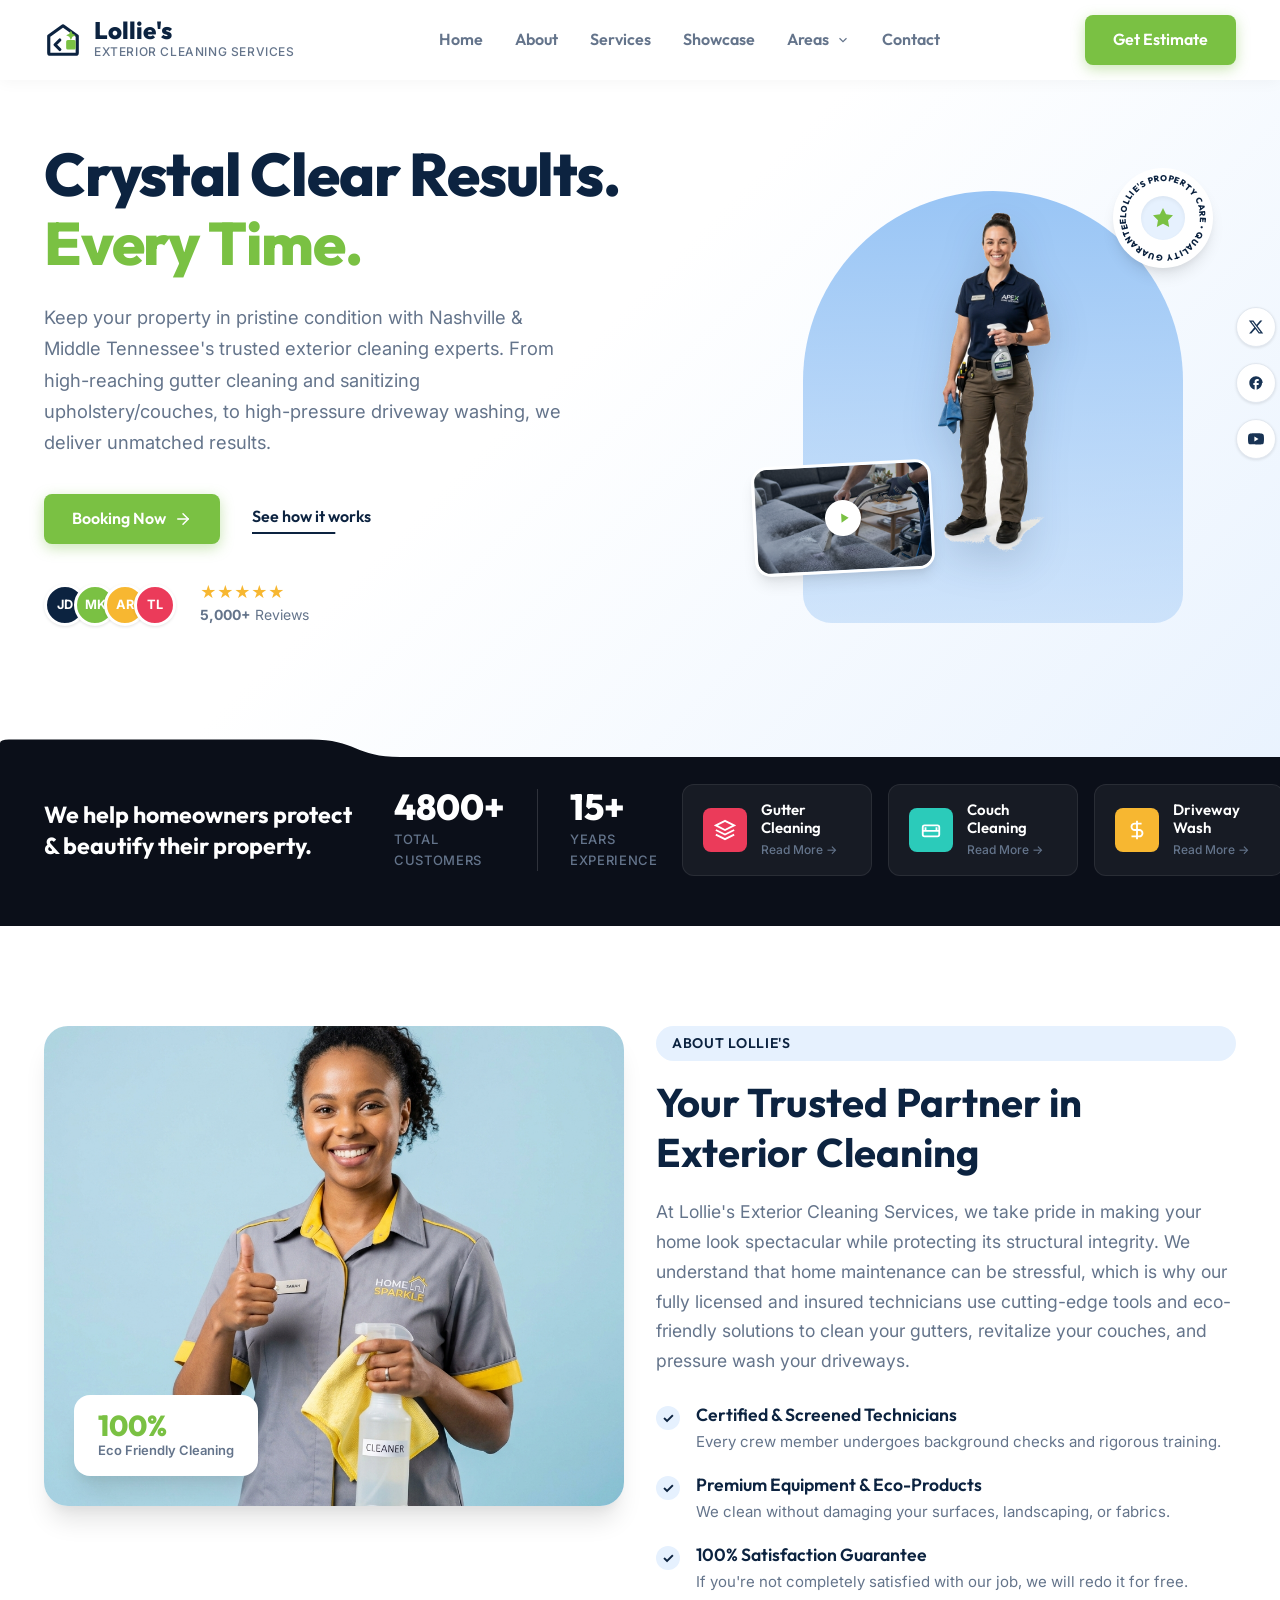
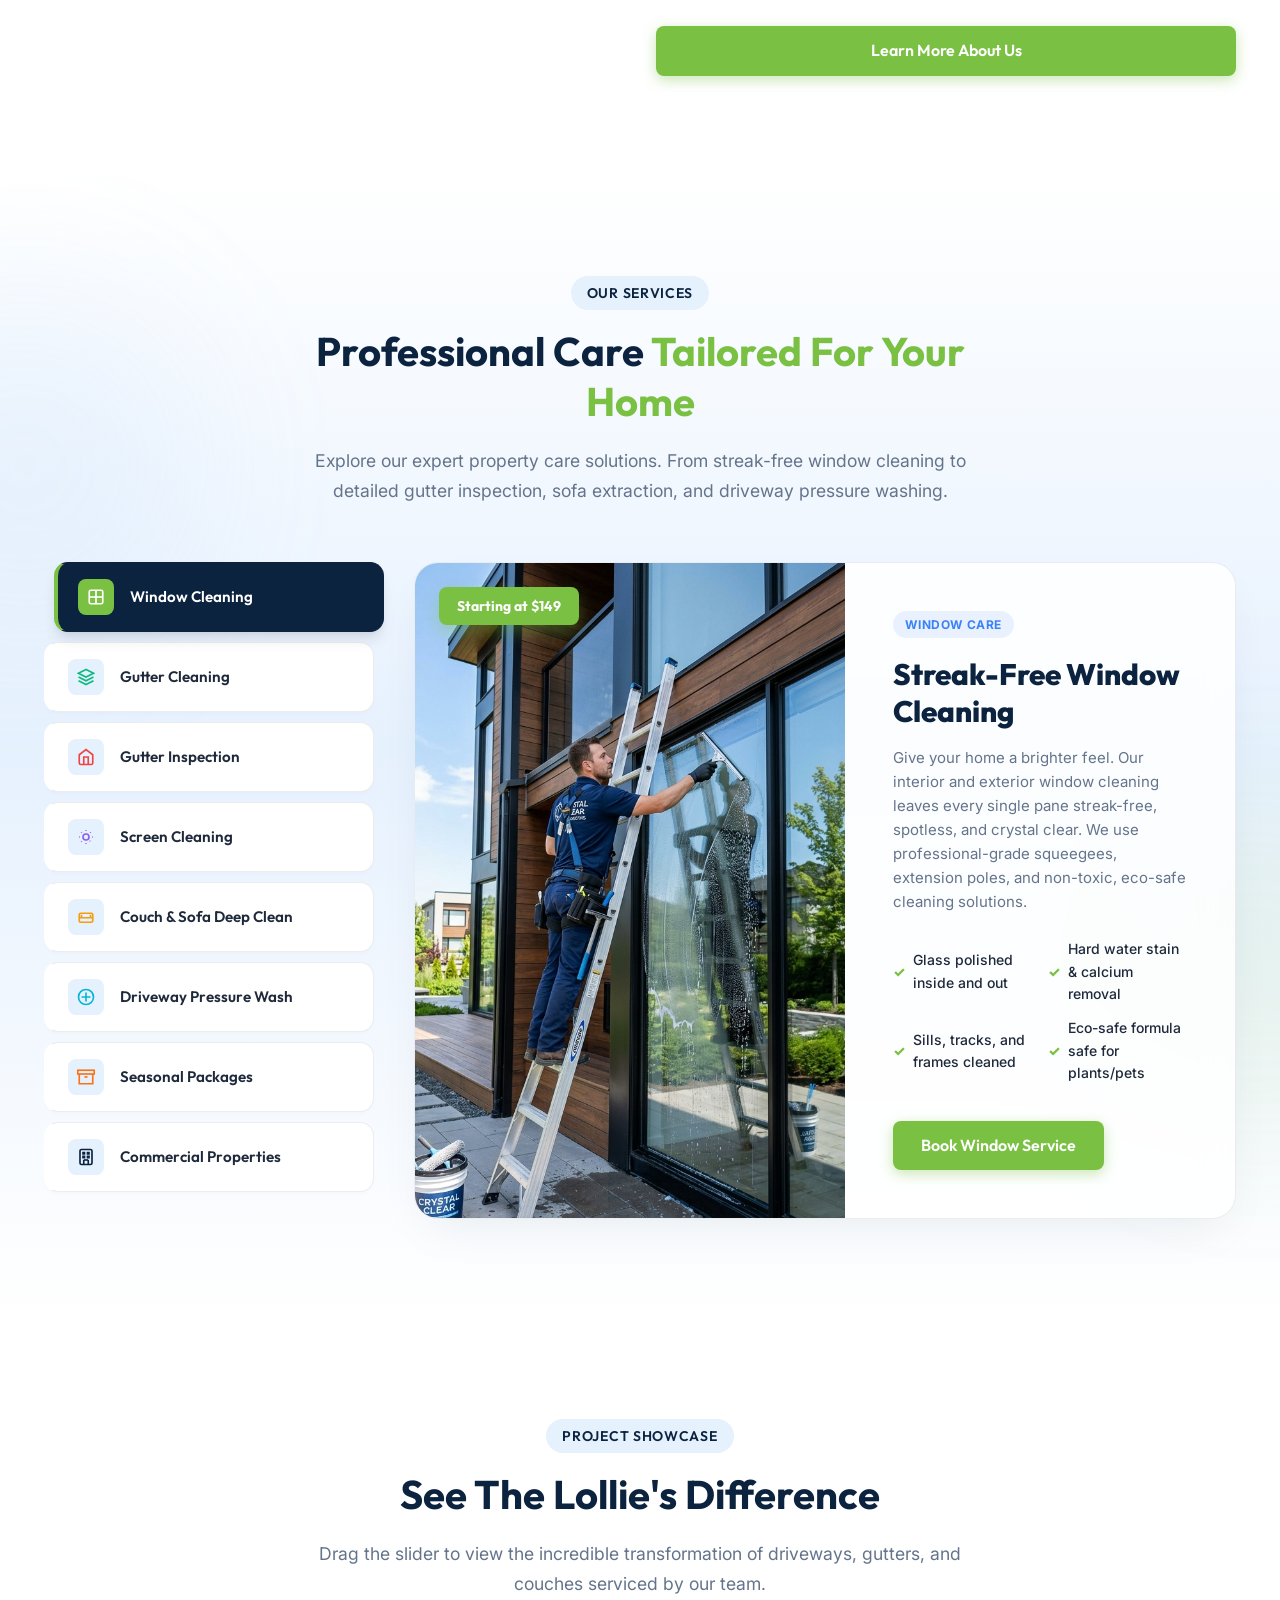
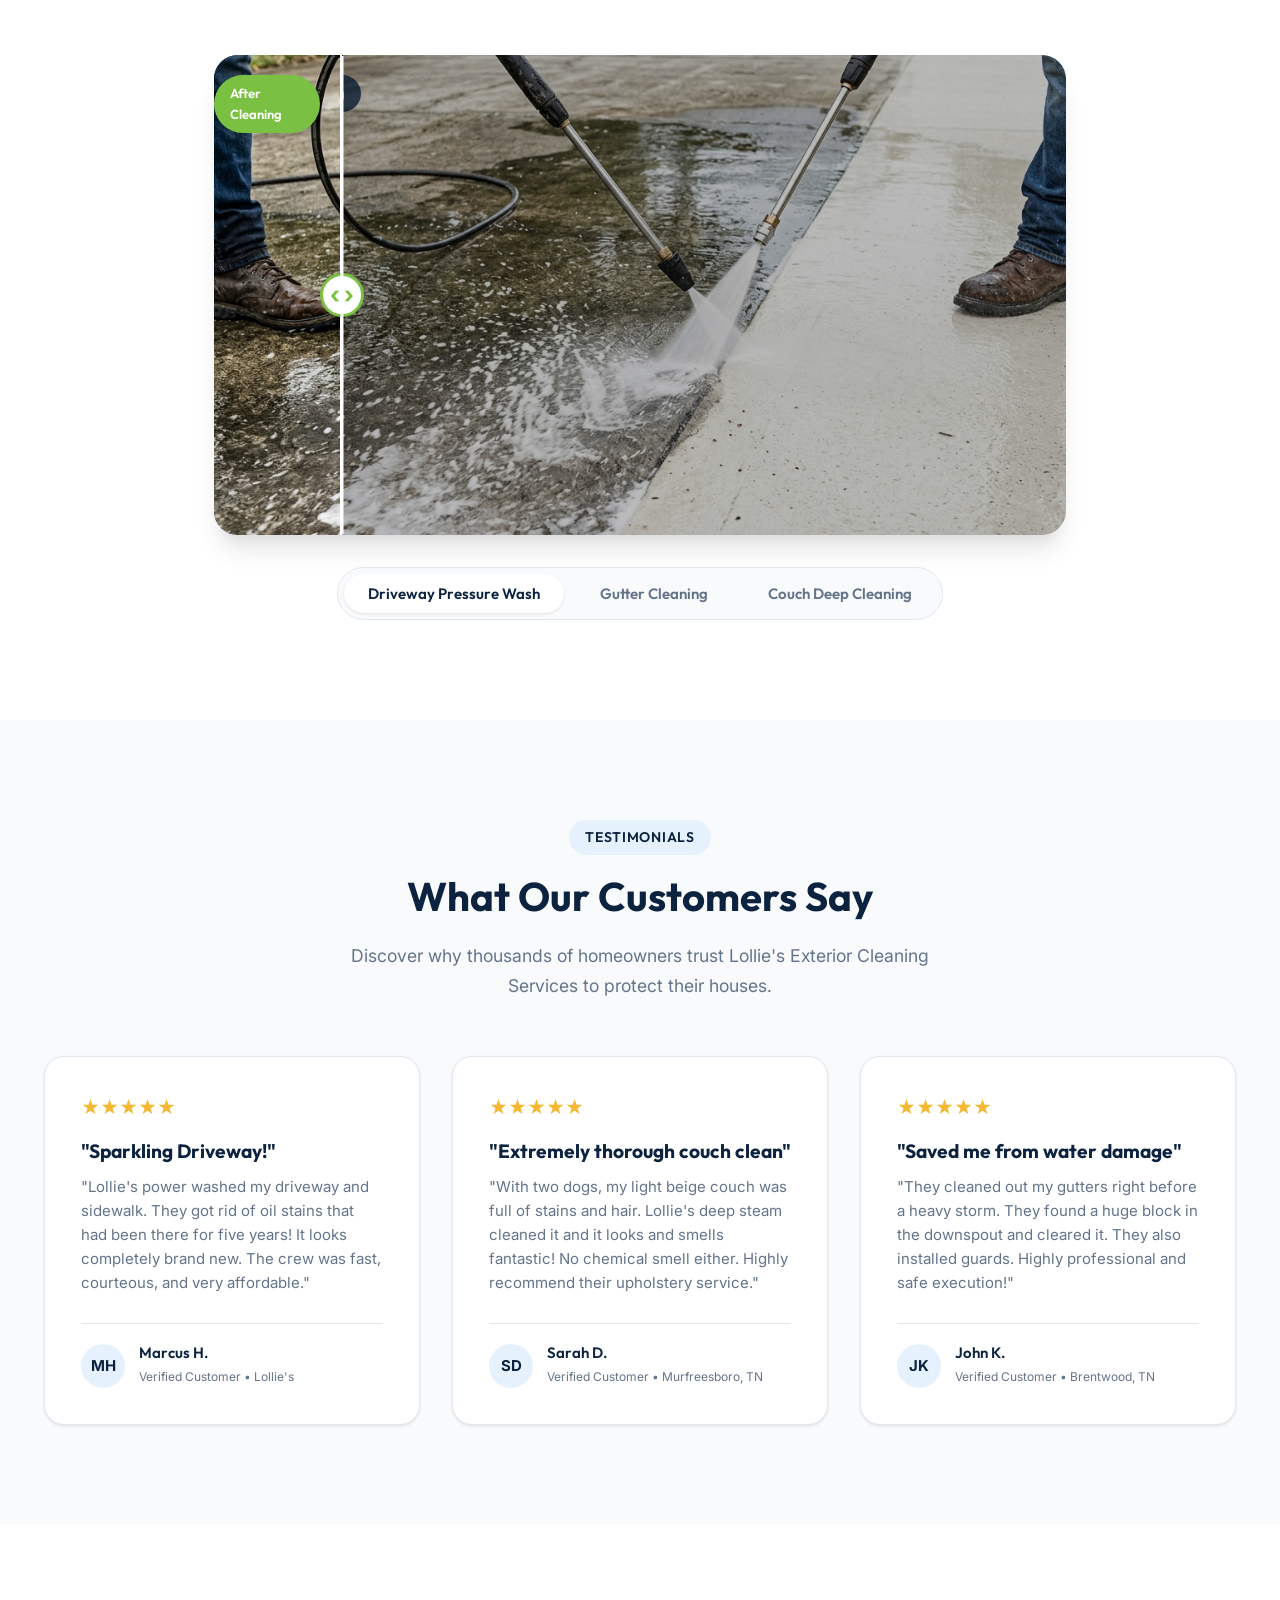
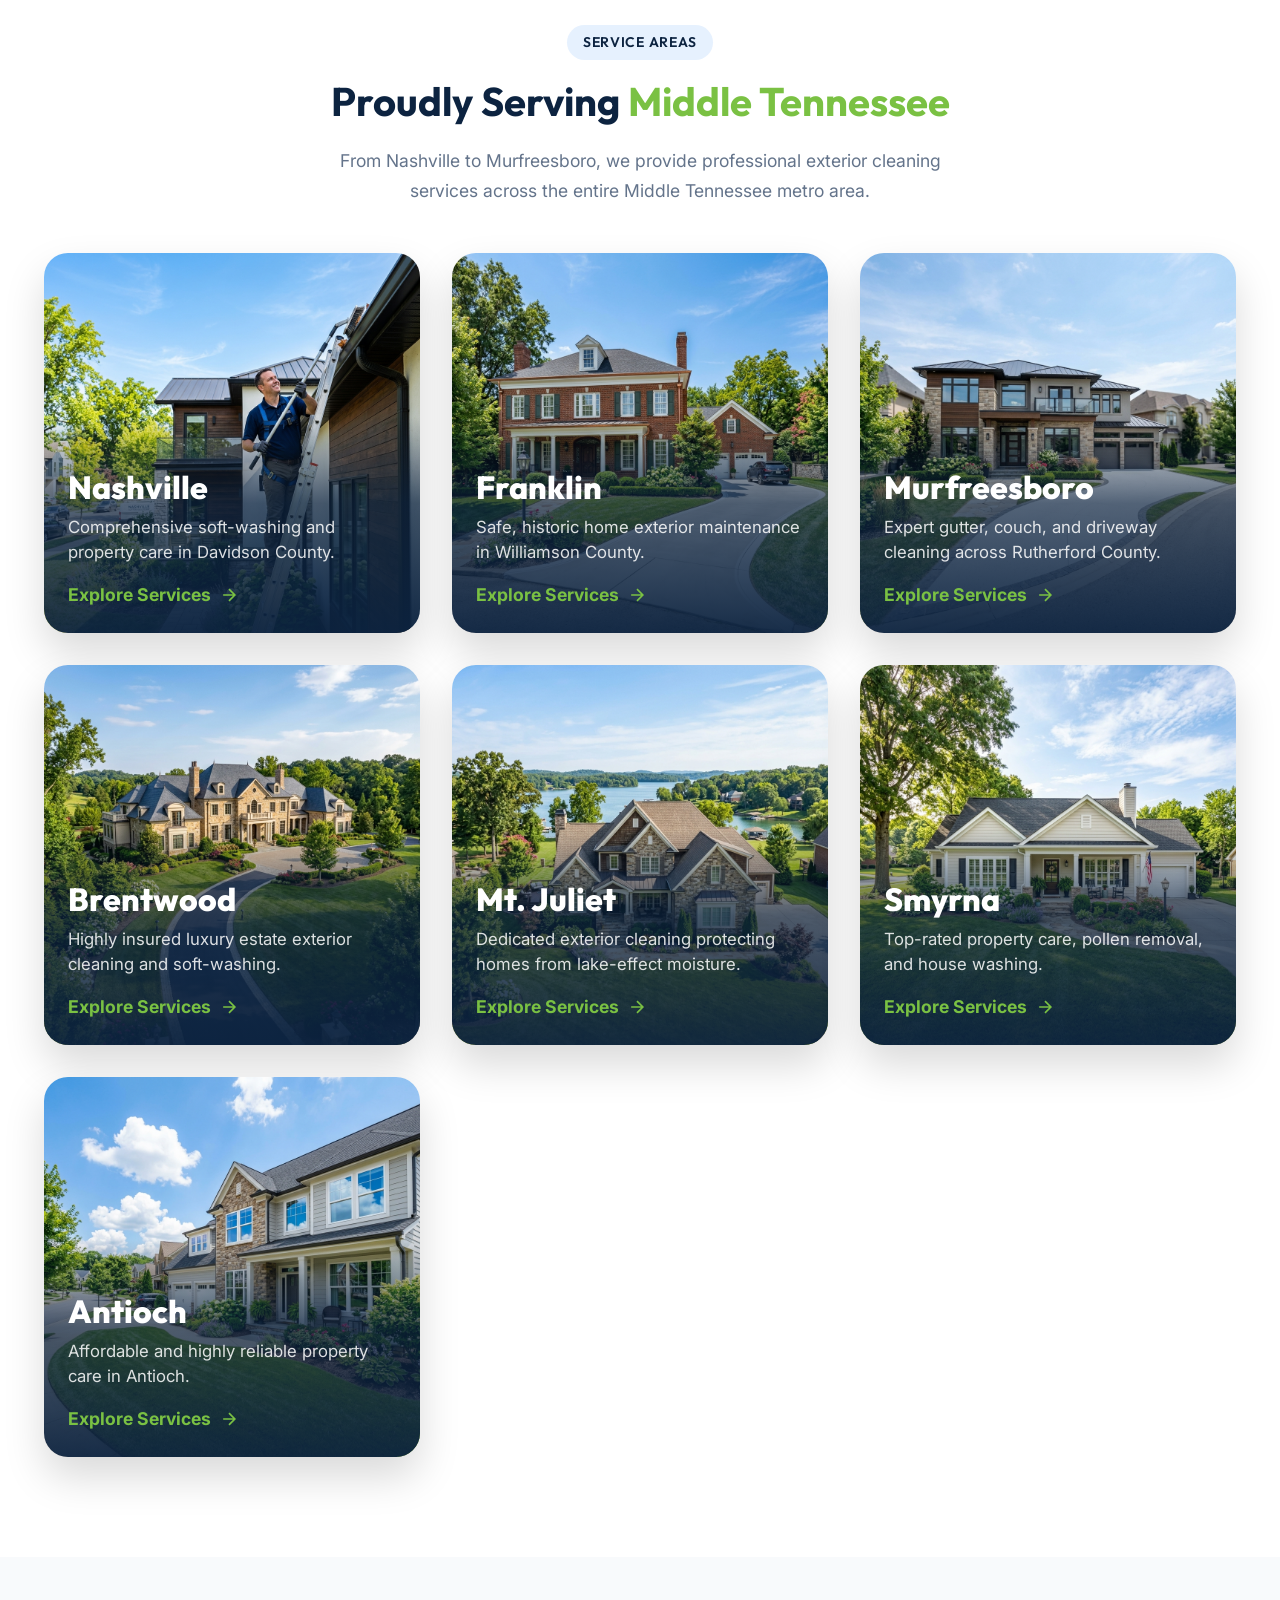
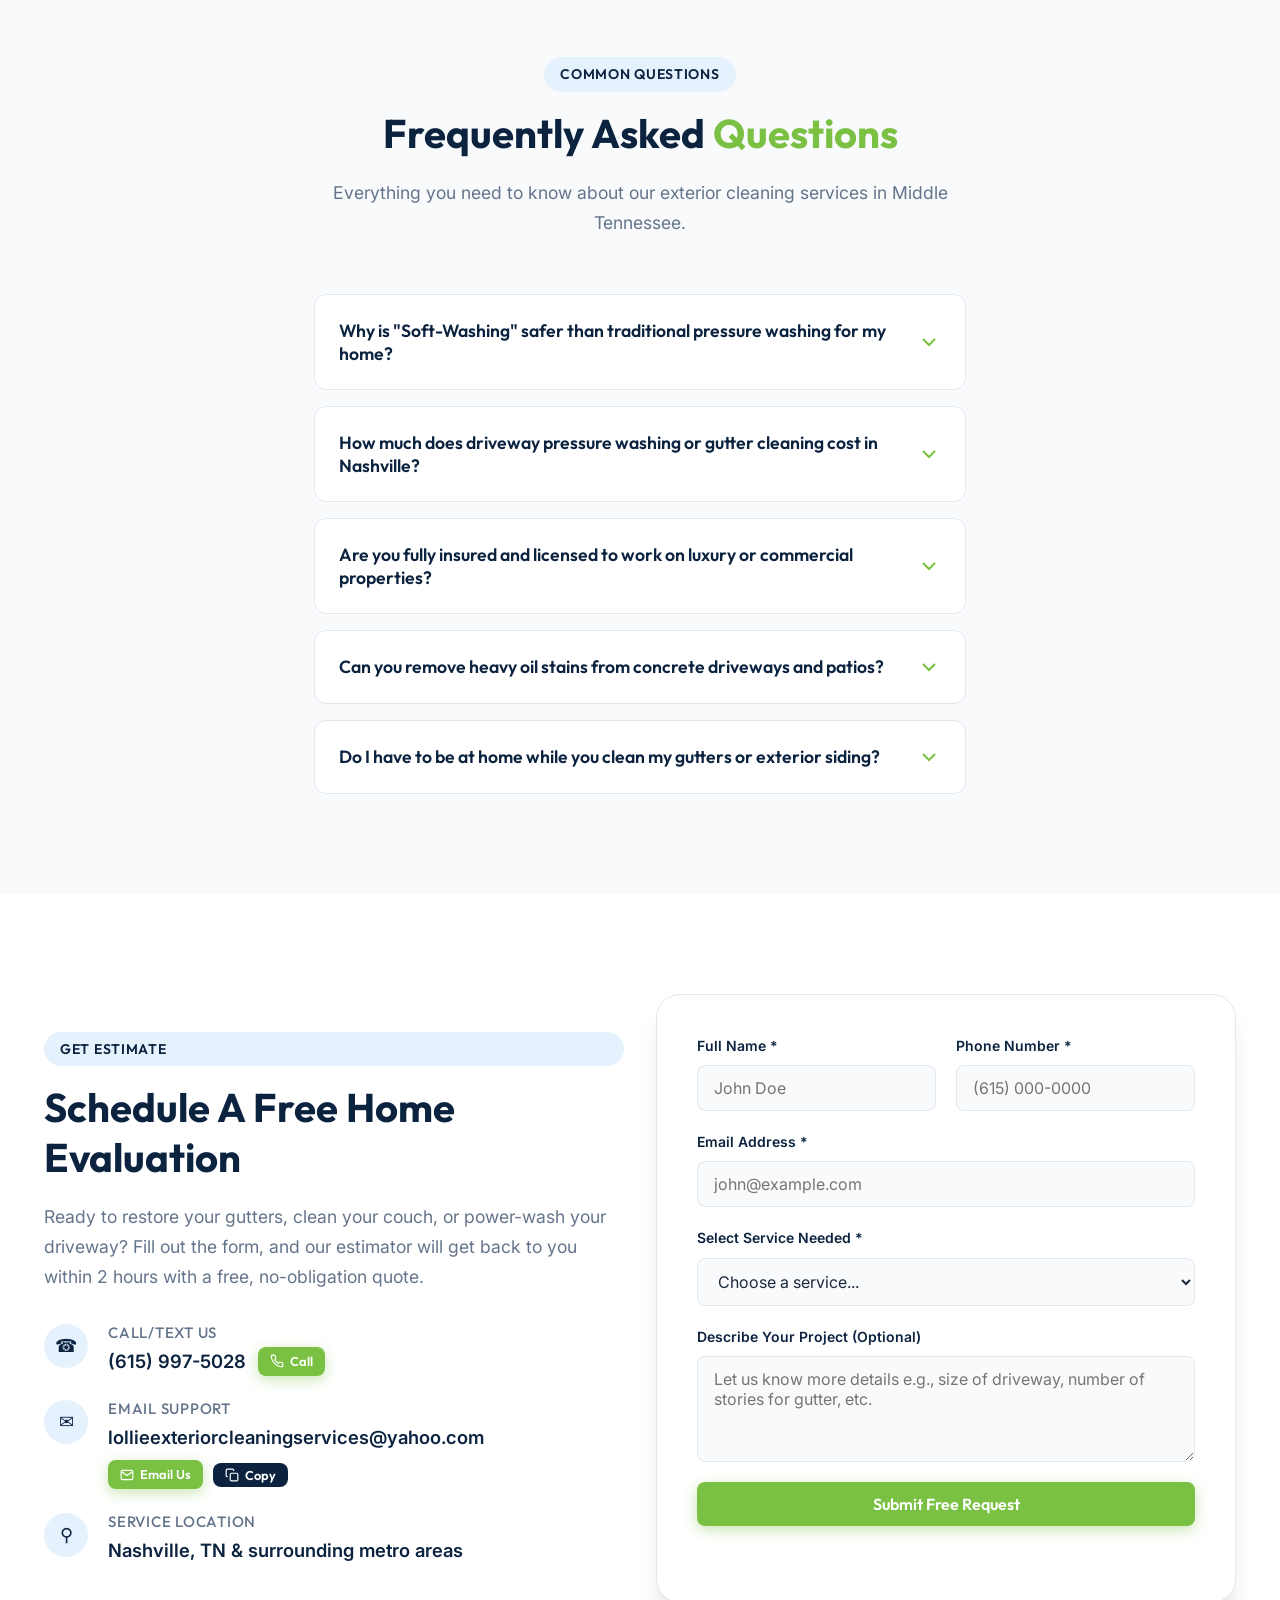
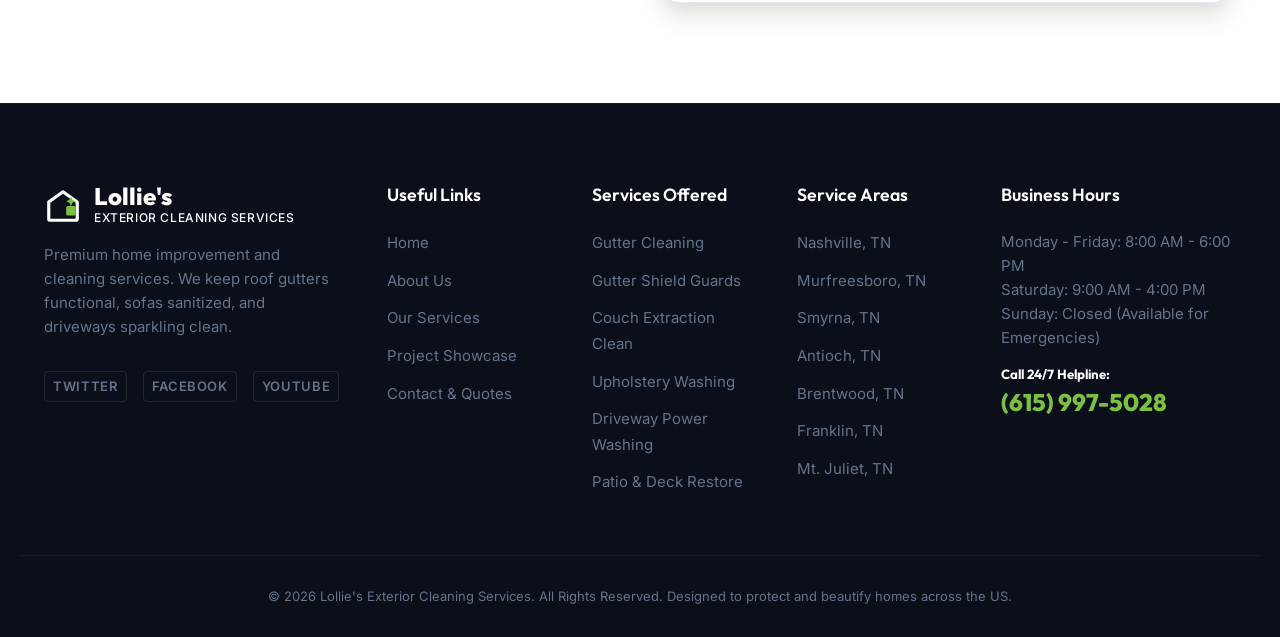
==== commit b15496ca: "Update footer layout to 5-columns and make links global" ====
--- a/index.html
+++ b/index.html
@@ -1137,23 +1137,23 @@
             <div class="footer-links">
                 <h4>Useful Links</h4>
                 <ul>
-                    <li><a href="#home">Home</a></li>
-                    <li><a href="#about">About Us</a></li>
-                    <li><a href="#services">Our Services</a></li>
-                    <li><a href="#before-after">Project Showcase</a></li>
-                    <li><a href="#contact">Contact & Quotes</a></li>
+                    <li><a href="index.html">Home</a></li>
+                    <li><a href="index.html#about">About Us</a></li>
+                    <li><a href="index.html#services">Our Services</a></li>
+                    <li><a href="index.html#before-after">Project Showcase</a></li>
+                    <li><a href="index.html#contact">Contact & Quotes</a></li>
                 </ul>
             </div>
 
             <div class="footer-services">
                 <h4>Services Offered</h4>
                 <ul>
-                    <li><a href="#services">Gutter Cleaning</a></li>
-                    <li><a href="#services">Gutter Shield Guards</a></li>
-                    <li><a href="#services">Couch Extraction Clean</a></li>
-                    <li><a href="#services">Upholstery Washing</a></li>
-                    <li><a href="#services">Driveway Power Washing</a></li>
-                    <li><a href="#services">Patio & Deck Restore</a></li>
+                    <li><a href="index.html#services">Gutter Cleaning</a></li>
+                    <li><a href="index.html#services">Gutter Shield Guards</a></li>
+                    <li><a href="index.html#services">Couch Extraction Clean</a></li>
+                    <li><a href="index.html#services">Upholstery Washing</a></li>
+                    <li><a href="index.html#services">Driveway Power Washing</a></li>
+                    <li><a href="index.html#services">Patio & Deck Restore</a></li>
                 </ul>
             </div>
 
--- a/style.css
+++ b/style.css
@@ -1635,7 +1635,7 @@
 
 .footer-grid {
     display: grid;
-    grid-template-columns: 1.5fr 1fr 1fr 1.5fr;
+    grid-template-columns: 1.5fr 1fr 1fr 1fr 1.5fr;
     gap: 48px;
     padding-bottom: 60px;
     border-bottom: 1px solid rgba(255, 255, 255, 0.05);
